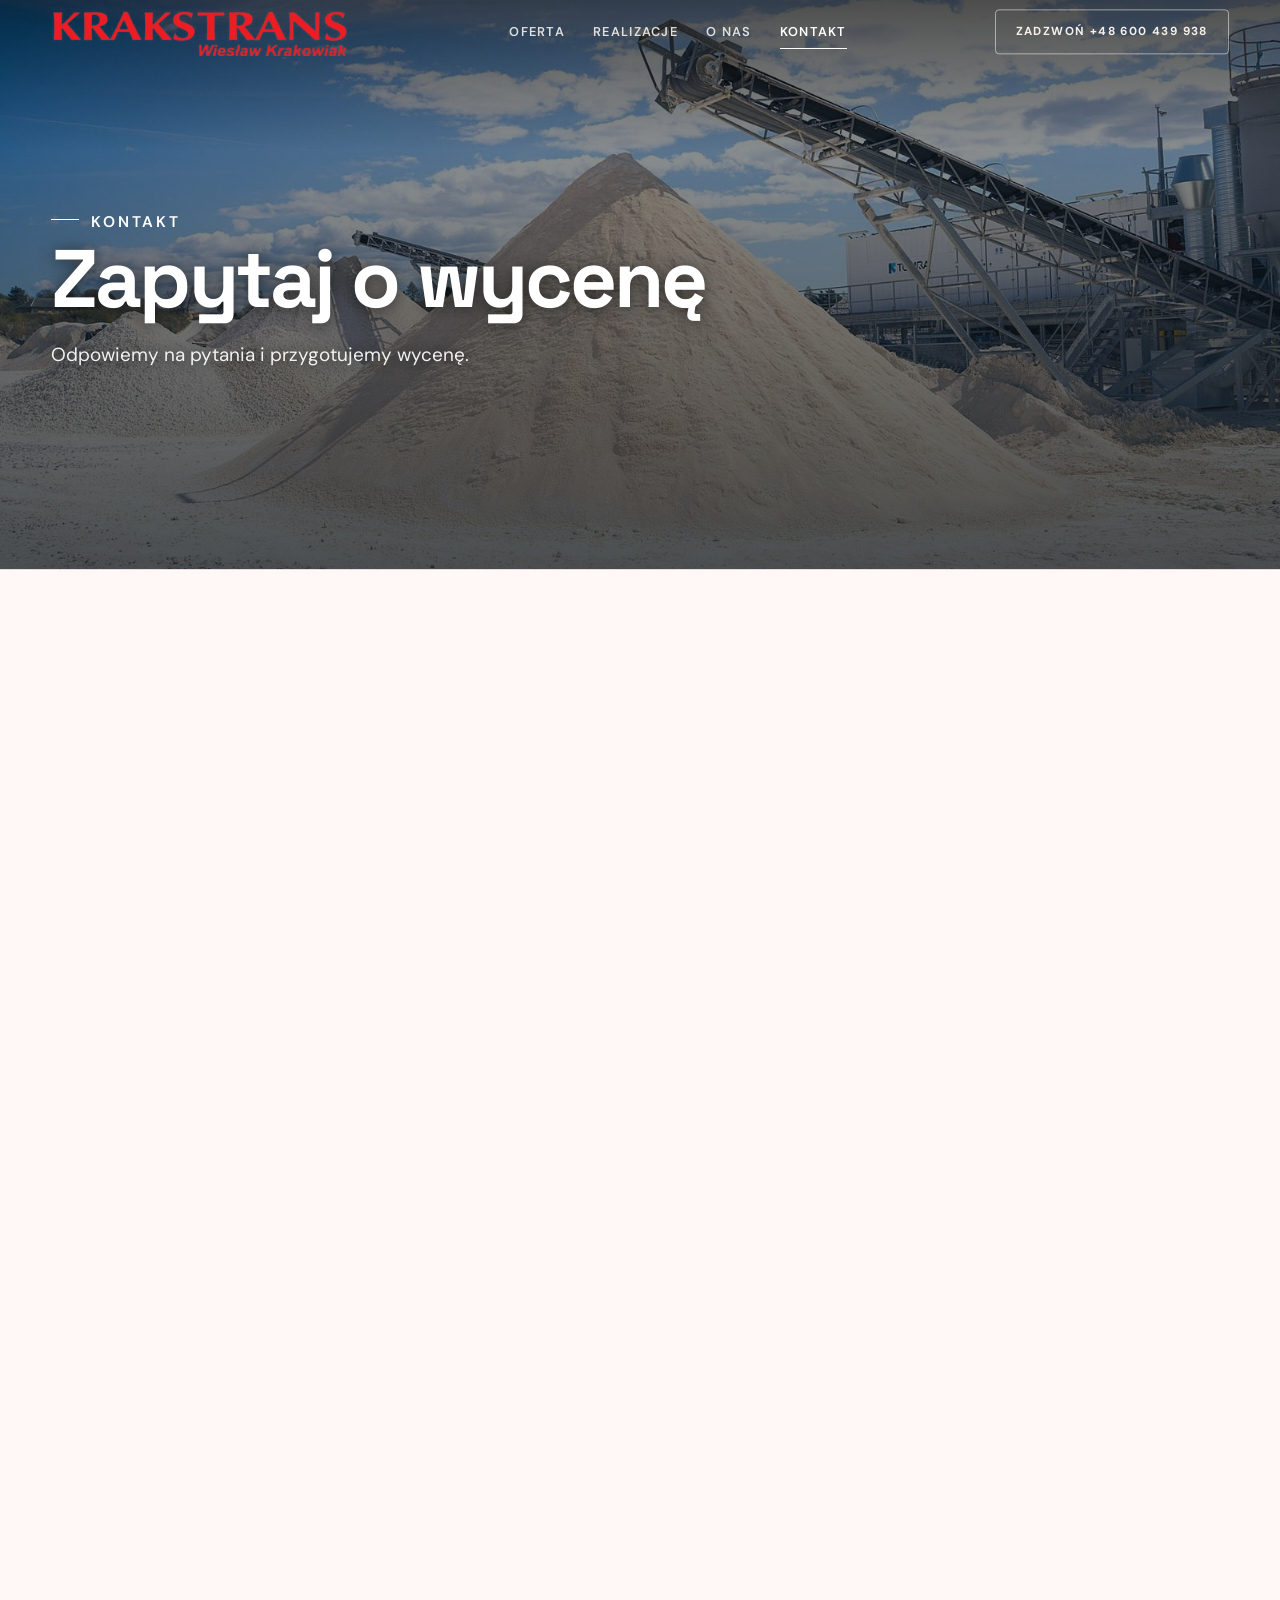
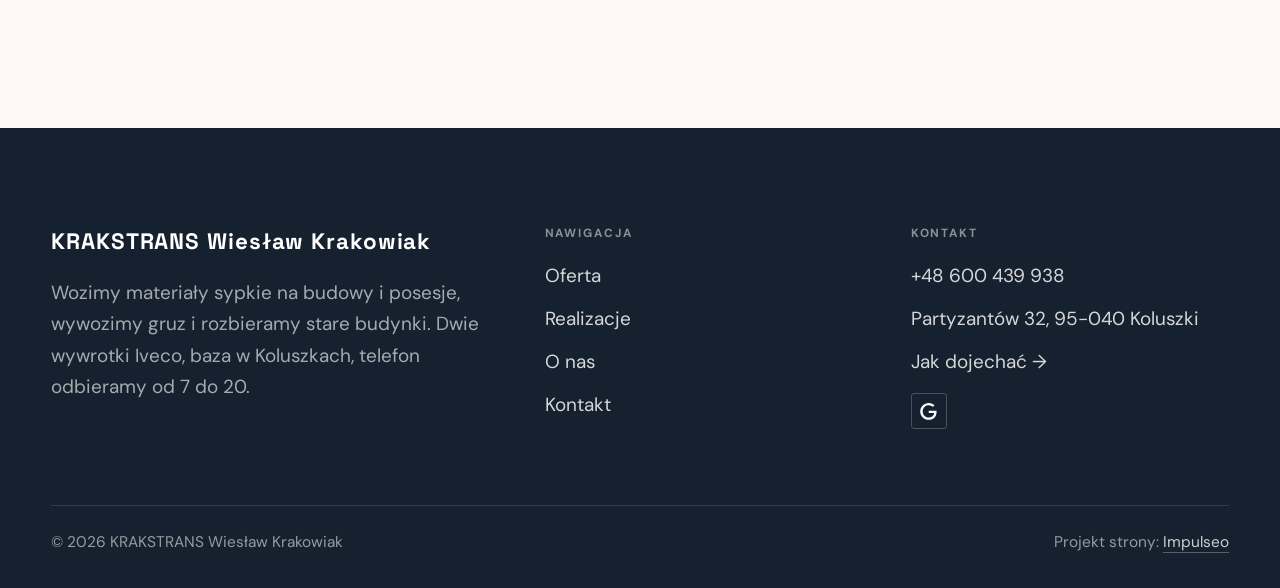
==== kontakt.html @ 58d725f1 "Strona demo: krakstrans-wieslaw-krakowiak" ====
<!DOCTYPE html>
<html lang="pl">
<head>
<meta charset="UTF-8">
<meta name="viewport" content="width=device-width, initial-scale=1.0">
<title>Kontakt - KRAKSTRANS Wiesław Krakowiak</title>
<meta name="description" content="Kontakt KRAKSTRANS Wiesław Krakowiak - Partyzantów 32, 95-040 Koluszki">
<link rel="canonical" href="https://kris20032.github.io/krakstrans-wieslaw-krakowiak/kontakt.html">
<meta name="robots" content="noindex, nofollow">
<meta property="og:type" content="website">
<meta property="og:locale" content="pl_PL">
<meta property="og:site_name" content="KRAKSTRANS Wiesław Krakowiak">
<meta property="og:title" content="Kontakt - KRAKSTRANS Wiesław Krakowiak">
<meta property="og:description" content="Kontakt KRAKSTRANS Wiesław Krakowiak - Partyzantów 32, 95-040 Koluszki">
<meta property="og:url" content="https://kris20032.github.io/krakstrans-wieslaw-krakowiak/kontakt.html">
<meta property="og:image" content="https://kris20032.github.io/krakstrans-wieslaw-krakowiak/img/og.jpg">
<meta property="og:image:width" content="1200">
<meta property="og:image:height" content="630">
<meta name="twitter:card" content="summary_large_image">
<link rel="preconnect" href="https://fonts.googleapis.com">
<link rel="preconnect" href="https://fonts.gstatic.com" crossorigin>
<link href="https://fonts.googleapis.com/css2?family=Space+Grotesk:wght@500;600;700&family=DM+Sans:opsz,wght@9..40,400;9..40,500;9..40,600&display=swap" rel="stylesheet">
<link rel="stylesheet" href="assets/styles.css?v=0e2ba87e">
</head>
<body>

<header class="nav">
  <div class="wrap nav-inner">
    <a class="brand brand-has-logo" href="index.html"><img class="brand-logo" src="img/logo.png" alt="KRAKSTRANS Wiesław Krakowiak" width="1010" height="164" decoding="async"></a>
    <nav class="nav-links">
      <a href="oferta.html">Oferta</a>
      <a href="realizacje.html">Realizacje</a>
      <a href="o-nas.html">O nas</a>
      <a href="kontakt.html" class="active" aria-current="page">Kontakt</a>
      <a href="tel:+48600439938" class="btn btn-accent">Zadzwoń +48 600 439 938</a>
    </nav>
    <button class="nav-toggle" aria-label="Menu"><span></span><span></span><span></span></button>
  </div>
</header>

<main>
<section class="pagehead">
  <img src="img/g3.jpg" alt="KRAKSTRANS Wiesław Krakowiak - Zapytaj o wycenę" width="1600" height="1066" decoding="async">
  <div class="wrap">
    <span class="eyebrow">Kontakt</span>
    <h1>Zapytaj o wycenę</h1>
    <p>Odpowiemy na pytania i przygotujemy wycenę.</p>
  </div>
</section>
<section>
  <div class="wrap contact-grid">
    <div class="reveal">
      <span class="eyebrow">Dane kontaktowe</span>
      <h2 style="margin:var(--space-4) 0 var(--space-6)">KRAKSTRANS Wiesław Krakowiak</h2>
      <div class="info-list">
        <div class="info-row"><div class="ic"><svg class="ico-tel" width="16" height="16" viewBox="0 0 24 24" fill="none" aria-hidden="true"><path d="M6.6 10.8a15.5 15.5 0 0 0 6.6 6.6l2.2-2.2a1 1 0 0 1 1-.24 11.4 11.4 0 0 0 3.6.58 1 1 0 0 1 1 1V20a1 1 0 0 1-1 1A17 17 0 0 1 3 4a1 1 0 0 1 1-1h3.5a1 1 0 0 1 1 1c0 1.25.2 2.46.58 3.6a1 1 0 0 1-.25 1l-2.23 2.2Z" fill="currentColor"/></svg></div><div><div class="lbl">Telefon</div><a class="val" href="tel:+48600439938">+48 600 439 938</a></div></div>
        <div class="info-row"><div class="ic"><svg class="ico-pin" width="16" height="16" viewBox="0 0 24 24" fill="none" aria-hidden="true"><path d="M12 21s7-6.1 7-11.5A7 7 0 0 0 5 9.5C5 14.9 12 21 12 21Z" stroke="currentColor" stroke-width="1.6" fill="none"/><circle cx="12" cy="9.5" r="2.4" fill="currentColor"/></svg></div><div><div class="lbl">Adres</div><div class="val">Partyzantów 32, 95-040 Koluszki</div></div></div>
        <div class="info-row"><div class="ic"><svg class="ico-clock" width="16" height="16" viewBox="0 0 24 24" fill="none" aria-hidden="true"><circle cx="12" cy="12" r="8.2" stroke="currentColor" stroke-width="1.6"/><path d="M12 7.5V12l3.2 1.9" stroke="currentColor" stroke-width="1.6" stroke-linecap="round"/></svg></div><div><div class="lbl">Godziny</div><div class="val" style="font-weight:500">pon.-pt. 7:00-20:00</div></div></div>
      </div>
    </div>
    <div class="reveal">
      <div class="form">
        <h3 style="margin-bottom:var(--space-4)">Najszybciej telefonicznie</h3>
        <p class="muted" style="margin-bottom:var(--space-5)">Zadzwoń, opisz pomysł, a my powiemy, co i jak. Bez zobowiązań.</p>
        <a href="tel:+48600439938" class="btn btn-accent" style="justify-content:center">Zadzwoń: +48 600 439 938 <span class="arr">→</span></a>
      </div>
    </div>
  </div>
</section>
<section style="padding-top:0">
  <div class="wrap reveal">
    <iframe class="map" title="KRAKSTRANS Wiesław Krakowiak - Koluszki" src="https://maps.google.com/maps?q=51.7343252%2C19.8242022&z=15&output=embed" loading="lazy" referrerpolicy="no-referrer-when-downgrade"></iframe>
  </div>
</section>
</main>

<footer>
  <div class="wrap">
    <div class="foot-grid">
      <div class="foot-brand">
        <div class="name">KRAKSTRANS Wiesław Krakowiak</div>
        <p>Wozimy materiały sypkie na budowy i posesje, wywozimy gruz i rozbieramy stare budynki. Dwie wywrotki Iveco, baza w Koluszkach, telefon odbieramy od 7 do 20.</p>
      </div>
      <div class="foot-col">
        <h4>Nawigacja</h4>
        <a href="oferta.html">Oferta</a>
        <a href="realizacje.html">Realizacje</a>
        <a href="o-nas.html">O nas</a>
        <a href="kontakt.html">Kontakt</a>
      </div>
      <div class="foot-col">
        <h4>Kontakt</h4>
        <a href="tel:+48600439938">+48 600 439 938</a>
        <p>Partyzantów 32, 95-040 Koluszki</p>
        <a href="https://www.google.com/maps/place/KRAKSTRANS+Wies%C5%82aw+Krakowiak/@51.7343252,19.8242022,17z/data=!4m6!3m5!1s0x471bd55238cc8db5:0x772ce929f6acebc6!8m2!3d51.7343252!4d19.8242022!16s%2Fg%2F11pw53kmmr" target="_blank" rel="noopener">Jak dojechać →</a>
      <div class="foot-soc">
        <a class="soc" href="https://www.google.com/maps/place/KRAKSTRANS+Wies%C5%82aw+Krakowiak/@51.7343252,19.8242022,17z/data=!4m6!3m5!1s0x471bd55238cc8db5:0x772ce929f6acebc6!8m2!3d51.7343252!4d19.8242022!16s%2Fg%2F11pw53kmmr" target="_blank" rel="noopener" aria-label="Google - KRAKSTRANS Wiesław Krakowiak"><svg viewBox="0 0 24 24" aria-hidden="true" focusable="false"><path d="M12.48 10.92v3.28h7.84c-.24 1.84-.853 3.187-1.787 4.133-1.147 1.147-2.933 2.4-6.053 2.4-4.827 0-8.6-3.893-8.6-8.72s3.773-8.72 8.6-8.72c2.6 0 4.507 1.027 5.907 2.347l2.307-2.307C18.747 1.44 16.133 0 12.48 0 5.867 0 .307 5.387.307 12s5.56 12 12.173 12c3.573 0 6.267-1.173 8.373-3.36 2.16-2.16 2.84-5.213 2.84-7.667 0-.76-.053-1.467-.173-2.053H12.48z" fill="currentColor"/></svg></a>
      </div>
      </div>
    </div>
    <div class="foot-bot">
      <span>© 2026 KRAKSTRANS Wiesław Krakowiak</span>
      <span>Projekt strony: <a class="foot-credit" href="https://impulseo.pl" target="_blank" rel="noopener">Impulseo</a></span>
    </div>
  </div>
</footer>
<div class="sticky-call"><a class="sc-call" href="tel:+48600439938"><svg class="ico-tel" width="16" height="16" viewBox="0 0 24 24" fill="none" aria-hidden="true"><path d="M6.6 10.8a15.5 15.5 0 0 0 6.6 6.6l2.2-2.2a1 1 0 0 1 1-.24 11.4 11.4 0 0 0 3.6.58 1 1 0 0 1 1 1V20a1 1 0 0 1-1 1A17 17 0 0 1 3 4a1 1 0 0 1 1-1h3.5a1 1 0 0 1 1 1c0 1.25.2 2.46.58 3.6a1 1 0 0 1-.25 1l-2.23 2.2Z" fill="currentColor"/></svg> Zadzwoń</a><a class="sc-quote" href="kontakt.html">Zamów kurs</a></div>
<div class="demo-wazne" data-do="2026-11-11" data-cykl="3" hidden><svg class="dw-ico" width="13" height="13" viewBox="0 0 24 24" fill="none" aria-hidden="true"><circle cx="12" cy="12" r="8.6" stroke="currentColor" stroke-width="1.8"/><path d="M12 7.2V12l3.3 2" stroke="currentColor" stroke-width="1.8" stroke-linecap="round"/></svg><span class="dw-txt"></span></div>

<script src="assets/main.js"></script>
</body>
</html>
---- assets/styles.css ----
/* ============================================================
   STOLBASZ — premium, architektoniczny B2B fit-out
   Jasna paleta, zero brązu. System wg premium-web-craft.
   Projekt strony: Impulseo (impulseo.pl)
   ============================================================ */

:root{
  /* PALETA — jasna, architektoniczna, chłodna */
  --paper:#F4F6F8;          /* główne tło */
  --paper-2:#E7EBEF;        /* sekcje alternatywne (chłodny jasny szary) */
  --paper-3:#E7EBEF;        /* delikatne wypełnienia */
  --ink:#15212E;            /* tekst główny — chłodny grafit */
  --ink-soft:#243443;       /* nagłówki drugorzędne */
  --muted:#6B7785;          /* tekst poboczny */
  --line:rgba(21,33,46,.12);/* hairline */
  --accent:#E8A317;         /* stonowany petrol-slate — jedyny akcent */
  --accent-d:#C9870C;
  --accent-soft:rgba(232,163,23,.10);
  --dark:#15212E;           /* sekcje ciemne (stopka/CTA) */

  /* HOVER ZDJĘĆ — JEDEN standard dla całego silnika (decyzja K. 04.08.2026, artefakt z wariantami).
     AKTUALNE (K.+Szymon 09.08.2026, wybór z artefaktu 6 wariantów): zoom 1.05 przy 1.4s -
     przy tak długim czasie mocniejszy kadr NIE skacze, tylko „oddycha". Poprzedni standard
     (1.02 / .55s z 04.08) odbierany jako dynamiczny i szybki.
     Spoczynek lekko przygaszony, ale TYLKO tam, gdzie jest mysz (@media hover:hover) —
     na telefonie zdjęcia zostają w pełnej jasności. */
  --img-zoom:1.05;                   /* K.+Szymon 09.08: wariant F z artefaktu porównawczego */
  --img-rest:brightness(.95) saturate(.99);
  --img-hot:brightness(1.06) saturate(1.05);
  --img-dur:1.4s;                    /* K.+Szymon 09.08 (wariant F): powoli = elegancko */
  --img-ease:cubic-bezier(.16,.84,.44,1);  /* miękki ogon, efekt „oddychania" */

  /* ODSTĘPY — skala 4/8 */
  --space-1:4px; --space-2:8px; --space-3:12px; --space-4:16px; --space-5:24px;
  --space-6:32px; --space-7:48px; --space-8:64px; --space-9:96px; --space-10:128px;

  /* TYPOGRAFIA — fluid clamp() (skala podbita 16.07.2026: większe, czytelniejsze litery — uwaga Adama) */
  --text-sm:clamp(.9rem,.87rem + .12vw,1rem);
  --text-base:clamp(1.08rem,1.04rem + .18vw,1.2rem);
  --text-lg:clamp(1.24rem,1.15rem + .34vw,1.44rem);
  --text-h3:clamp(1.34rem,1.22rem + .55vw,1.66rem);
  --text-h2:clamp(2.1rem,1.66rem + 2.1vw,3.1rem);
  --text-h1:clamp(2.9rem,2.1rem + 4vw,5.1rem);

  /* PROMIENIE — architektoniczne, raczej ostre */
  --r-sm:3px; --r-md:6px; --r-lg:10px;

  /* RUCH */
  --ease:cubic-bezier(.25,.46,.45,.94); --dur:.24s;

  /* CIENIE — miękkie, warstwowe */
  --sh-sm:0 1px 2px rgba(16,24,32,.04), 0 2px 8px rgba(16,24,32,.05);
  --sh-md:0 2px 6px rgba(16,24,32,.05), 0 12px 28px -8px rgba(16,24,32,.12);
  --sh-lg:0 6px 14px rgba(16,24,32,.07), 0 26px 56px -18px rgba(16,24,32,.22);

  --hairline:1px solid var(--line);

  --font-display:'Space Grotesk','Inter',sans-serif;
  --font-body:'DM Sans','Inter',sans-serif;
}

*{box-sizing:border-box;margin:0;padding:0}
html{scroll-behavior:smooth}
body{
  font-family:var(--font-body);
  font-size:var(--text-base);
  line-height:1.65;
  color:var(--ink);
  background:var(--paper);
  -webkit-font-smoothing:antialiased;
  text-rendering:optimizeLegibility;
}
img{max-width:100%;height:auto;display:block}  /* height:auto = width/height z atrybutów trzyma proporcje (TOP#12) */
a{color:inherit;text-decoration:none}

.wrap{width:min(92%,1180px);margin-inline:auto}
section{padding-block:clamp(52px,6.5vw,96px)}

h1,h2,h3{font-family:var(--font-display);font-weight:700;line-height:1.08;letter-spacing:-.02em;color:var(--ink)}
h1{font-size:var(--text-h1);letter-spacing:-.035em}
h2{font-size:var(--text-h2);letter-spacing:-.025em}
h3{font-size:var(--text-h3)}
/* MIARA — długość wiersza. WCAG 2.2 SC 1.4.8: max 80 znaków; Butterick: 45–90.
   68ch daje realnie 72–78 znaków polskiego tekstu, czyli z zapasem pod granicą.
   Wcześniej limit miał TYLKO <p> — <li>, <blockquote> i <dd> nie miały żadnego,
   i to jedyny powód, dla którego 23 bloki na dwóch oddanych stronach jadą po
   83–106 znaków w wierszu (pomiar 07.08.2026, bramka `miara`).
   ⚠️ Listy i definicje ograniczamy TYLKO bez klasy: `ul`/`ol` z klasą to u nas
   układ (siatki kafli, menu), a nie tekst ciągły — tam miarę wyznacza układ. */
/* 60ch, nie 68ch (K. 10.08): po zmianie fontów na węższe kroje (DM Sans i spółka)
   w 68ch mieściło się ~90 znaków - bramka pikselowa słusznie zgłaszała przekroczenie
   granicy 80. Pomiar na żywej przeglądarce: 60ch = 90 znaków, 53ch = ~78 znaków, czyli normę WCAG 1.4.8. */
:root{ --miara:53ch }
p{max-width:min(100%,var(--miara))}
blockquote,
ul:not([class])>li, ol:not([class])>li,
dl:not([class])>dd{max-width:min(100%,var(--miara))}

/* ⚠️ Świadomie BEZ wyjątku `.tile p,.card p,.svc p{max-width:none}`, choć nasuwa się sam:
   te akapity BYŁY już ograniczone (stare `p{max-width:65ch}`), więc „wyjątek" nie odblokowałby
   niczego nowego — tylko ROZLUŹNIŁ stan sprzed zmiany na wszystkich demach naraz.
   `figcaption` żadna z reguł wyżej nie dotyczy, więc też nie potrzebuje zwolnienia. */

/* ŁAMANIE. `balance` wyrównuje długości wierszy w nagłówku, `pretty` pilnuje ostatniego
   wiersza akapitu, żeby nie został w nim jeden wyraz. Obsługiwane od Chrome 117 /
   Safari 17.5; starsze przeglądarki po prostu ignorują tę własność.
   `text-wrap:pretty` nie występowało dotąd ANI RAZ w silniku ani w repo klientów. */
h1,h2,h3,.lead,.lede{text-wrap:balance}
p,li,blockquote,dd{text-wrap:pretty}

.eyebrow{
  font-family:var(--font-body);
  font-size:var(--text-sm);
  font-weight:600;
  letter-spacing:.18em;
  text-transform:uppercase;
  color:var(--accent);
  display:inline-flex;align-items:center;gap:var(--space-3);
}
/* flex:none + margin-top = kreska trzyma się PIERWSZEJ linii. Wcześniej align-items:center
   centrowało ją względem całego bloku i przy zawinięciu (długi kicker typu
   „…WNĘTRZ · LESZNO · OD 2019") druga linia lądowała z brzydkim wcięciem. */
.eyebrow{align-items:flex-start}
.eyebrow>*,.eyebrow{text-wrap:balance}   /* dlugi kicker lamal sie na sierote typu samo „2019" w drugiej linii */
.eyebrow::before{content:"";width:28px;height:1px;background:var(--accent);display:inline-block;flex:none;margin-top:.62em}

.muted{color:var(--muted)}
.lead{font-size:var(--text-lg);line-height:1.55;color:var(--ink-soft);max-width:50ch}

/* ---------- BUTTONS ---------- */
.btn{
  display:inline-flex;align-items:center;gap:var(--space-2);
  font-weight:600;font-size:var(--text-sm);letter-spacing:.02em;
  padding:var(--space-4) var(--space-6);
  border-radius:var(--r-sm);
  transition:transform var(--dur) var(--ease),box-shadow var(--dur) var(--ease),background var(--dur) var(--ease);
  cursor:pointer;border:1px solid transparent;
}
.btn-accent{background:var(--accent);color:#fff;box-shadow:var(--sh-sm)}
.btn-accent:hover{background:var(--accent-d);transform:translateY(-2px);box-shadow:var(--sh-md)}
.btn-accent:active{transform:translateY(0);box-shadow:var(--sh-sm)}
.btn-ghost{background:transparent;color:var(--ink);border-color:var(--line)}
.btn-ghost:hover{border-color:var(--accent);color:var(--accent);transform:translateY(-2px)}
.btn-light{background:#fff;color:var(--ink);box-shadow:var(--sh-sm)}
.btn-light:hover{transform:translateY(-2px);box-shadow:var(--sh-md)}
.btn .arr{transition:transform var(--dur) var(--ease)}
.btn:hover .arr{transform:translateX(4px)}

/* ---------- NAV ---------- */
.nav{
  position:sticky;top:0;z-index:50;
  background:color-mix(in srgb,var(--paper) 88%,transparent);
  backdrop-filter:saturate(140%) blur(10px);
  border-bottom:var(--hairline);
}
.nav-inner{display:flex;align-items:center;justify-content:space-between;gap:var(--space-5);height:72px}
/* ANTY-NACHODZENIE (K. 05.08.2026): długa nazwa firmy + przycisk z pełnym numerem nie mieściły się w pasku
   i flex ściskał linki PONIŻEJ ich treści - "Kontakt" wchodził na ramkę "Zadzwoń +48 ...". Teraz ustępuje
   nazwa marki (skrót wielokropkiem), a menu i przycisk nigdy się nie kurczą ani nie zachodzą na siebie. */
.brand{display:flex;flex-direction:column;line-height:1;min-width:0;flex:0 1 auto}
.brand .name{font-family:var(--font-display);font-weight:800;font-size:1.35rem;letter-spacing:.04em;white-space:nowrap;overflow:hidden;text-overflow:ellipsis}
.brand .sub{font-size:.62rem;letter-spacing:.34em;text-transform:uppercase;color:var(--muted);margin-top:5px;white-space:nowrap;overflow:hidden;text-overflow:ellipsis}
.nav-links{display:flex;align-items:center;gap:var(--space-6);flex:0 0 auto}
.nav-links a{font-size:var(--text-sm);font-weight:500;color:var(--ink-soft);position:relative;padding-block:4px;white-space:nowrap;transition:color var(--dur) var(--ease)}
.nav-links a::after{content:"";position:absolute;left:0;bottom:0;width:0;height:1.5px;background:var(--accent);transition:width var(--dur) var(--ease)}
.nav-links a:hover,.nav-links a.active{color:var(--ink)}
.nav-links a:hover::after,.nav-links a.active::after{width:100%}
.nav-links .btn{padding:var(--space-2) var(--space-5)}
/* przyciski w nav: właściwy kolor (przebij .nav-links a) + bez podkreślenia */
.nav-links a.btn-accent{color:#fff}
.nav-links a.btn-ghost,.nav-links a.btn-light{color:var(--ink)}
/* CTA w pasku: NIE podkreślenie spod linków menu, ale ten sam przelatujący błysk,
   co na wszystkich innych przyciskach (zgłoszenie K. 13.08.2026 - „na hero jest efekt
   światła przechodzącego przez przycisk, na navbarze go nie ma, a mają być identyczne").
   Reguła `.nav-links a::after` jest silniejsza od `.btn::after`, więc trzeba jej
   geometrię wyzerować i wpisać połysk z nazwy - samo `display:none` gasiło efekt. */
.nav-links a.btn::after{
  display:block;content:"";position:absolute;inset:0;z-index:-1;pointer-events:none;
  width:auto;height:auto;border-radius:inherit;   /* kasuje geometrię podkreślenia (width:0;height:1.5px) */
  background:linear-gradient(100deg,transparent 32%,rgba(255,255,255,.20) 50%,transparent 68%);
  translate:-120% 0}
@media (prefers-reduced-motion:no-preference){
  .nav-links a.btn:hover::after{translate:120% 0;transition:translate .75s var(--mt-ease,cubic-bezier(.16,.84,.44,1))}
}
.nav-toggle{display:none;background:none;border:none;cursor:pointer;flex-direction:column;gap:5px;padding:8px}
.nav-toggle span{width:24px;height:2px;background:var(--ink);transition:var(--dur)}
/* Ciasny zakres MIĘDZY menu mobilnym a pełnym pulpitem: zbijamy odstępy i nazwę marki,
   żeby wszystko zmieściło się naturalnie, zanim w ogóle dojdzie do skracania wielokropkiem. */
@media(max-width:1280px) and (min-width:921px){
  .nav-links{gap:var(--space-4)}
  .nav-links .btn{padding:var(--space-2) var(--space-4)}
  .brand .name{font-size:1.15rem}
}

/* ---------- HERO (split) ---------- */
.hero{position:relative;overflow:hidden;border-bottom:var(--hairline)}
.hero-grid{display:grid;grid-template-columns:1.05fr .95fr;gap:clamp(24px,4vw,60px);align-items:center;
  padding-block:clamp(36px,4.5vw,64px)}
.hero-copy .eyebrow{margin-bottom:var(--space-5)}
.hero-copy h1{margin-bottom:var(--space-5)}
.hero-copy .lead{margin-bottom:var(--space-7)}
.hero-actions{display:flex;flex-wrap:wrap;gap:var(--space-4)}
.hero-art{position:relative;aspect-ratio:4/3;border-radius:var(--r-lg);overflow:hidden;box-shadow:var(--sh-lg)}
.hero-art img{width:100%;height:100%;object-fit:cover}
.hero-art::after{content:"";position:absolute;inset:0;background:linear-gradient(180deg,transparent 55%,rgba(18,24,28,.28))}
.hero-badge{position:absolute;left:var(--space-5);bottom:var(--space-5);z-index:2;
  background:rgba(252,252,251,.94);backdrop-filter:blur(4px);
  border-radius:var(--r-md);padding:var(--space-4) var(--space-5);box-shadow:var(--sh-md);max-width:78%}
.hero-badge strong{display:block;font-family:var(--font-display);font-size:1rem;letter-spacing:-.01em}
.hero-badge span{font-size:var(--text-sm);color:var(--muted)}

/* ---------- HERO duży / kinowy (strona główna) ---------- */
.hero-cine{position:relative;min-height:clamp(560px,82vh,840px);min-height:clamp(560px,82svh,840px);display:flex;align-items:center;overflow:hidden;border-bottom:var(--hairline)}
.hero-cine>img{position:absolute;inset:0;width:100%;height:100%;object-fit:cover;z-index:0}
.hero-cine::after{content:"";position:absolute;inset:0;z-index:1;
  background:linear-gradient(95deg,rgba(13,18,23,.86) 0%,rgba(13,18,23,.64) 32%,rgba(13,18,23,.24) 62%,rgba(13,18,23,.04) 100%)}
.hero-cine .wrap{position:relative;z-index:2;padding-block:var(--space-8)}
.hero-cine .hero-copy{max-width:660px}
.hero-cine .eyebrow{color:#fff;margin-bottom:var(--space-5)}
.hero-cine .eyebrow::before{background:#fff}
.hero-cine h1{color:#fff;margin-bottom:var(--space-5);font-size:clamp(2.9rem,2rem + 4.4vw,5.2rem);text-wrap:balance}
.hero-cine .lead{color:rgba(255,255,255,.92);max-width:48ch;margin-bottom:var(--space-7)}
.hero-cine .hero-actions{display:flex;flex-wrap:wrap;gap:var(--space-4)}
/* NISKIE OKNO (laptop z dokiem i paskami przeglądarki ma ~700-780 px wysokości widoku):
   H1 do 5.2rem + długi lead nie mieściły się i przyciski wypadały POD krawędź ekranu -
   klient widział stronę bez ani jednego CTA. Skalujemy w dół, zamiast przycinać treść. */
@media(min-width:821px) and (max-height:820px){
  .hero-cine{min-height:clamp(520px,94svh,780px)}
  .hero-cine .wrap{padding-block:var(--space-6)}
  .hero-cine h1{font-size:clamp(2.2rem,1.5rem + 2.6vw,3.6rem);margin-bottom:var(--space-4)}
  .hero-cine .eyebrow{margin-bottom:var(--space-4)}
  .hero-cine .lead{margin-bottom:var(--space-5);max-width:44ch}
}
@media(max-width:680px){
  .hero-cine{min-height:clamp(520px,76vh,640px);min-height:clamp(520px,76svh,640px);align-items:flex-end}
  .hero-cine::after{background:linear-gradient(0deg,rgba(13,18,23,.9) 6%,rgba(13,18,23,.45) 55%,rgba(13,18,23,.25) 100%)}
  .hero-cine .wrap{padding-bottom:var(--space-9)}
  /* TELEFON (~90% oglądających): lead potrafił zająć 8 linii i zepchnąć CTA poza pierwszy ekran.
     Zwężamy interlinię i skalę - treści nie ucinamy, bo to ona sprzedaje. */
  .hero-cine .lead{font-size:.98rem;line-height:1.5;margin-bottom:var(--space-5)}
  .hero-cine .eyebrow{font-size:.72rem;letter-spacing:.13em;margin-bottom:var(--space-4)}
  .hero-cine .eyebrow::before{width:20px}
  .hero-cine h1{margin-bottom:var(--space-4)}
}

/* full-bleed hero variant (podstrony) */
.pagehead{position:relative;min-height:46vh;min-height:46svh;display:flex;align-items:flex-end;overflow:hidden;border-bottom:var(--hairline)}
.pagehead img{position:absolute;inset:0;width:100%;height:100%;object-fit:cover}
/* 10.08.2026 (decyzja K.): mocniejsze przyciemnienie + cień pod tekstem. Bramka mierzyła na
   nagłówkach podstron 3,38-3,43:1 przy wymaganych 4,5 — jasne zdjęcie (hala, śnieg, niebo)
   podchodziło pod biały tekst. Zdjęcia klientów są różne, więc kontrast musi dawać WARSTWA,
   a nie szczęśliwy dobór kadru. */
.pagehead::after{content:"";position:absolute;inset:0;background:linear-gradient(180deg,rgba(18,24,28,.40),rgba(18,24,28,.76))}
.pagehead .wrap{position:relative;z-index:2;padding-block:var(--space-9);color:#fff}
.pagehead h1{color:#fff;max-width:18ch;text-shadow:0 2px 16px rgba(0,0,0,.55)}
.pagehead .eyebrow{color:#fff}
.pagehead .eyebrow::before{background:#fff}
.pagehead p{color:rgba(255,255,255,.92);margin-top:var(--space-4);max-width:54ch;text-shadow:0 1px 12px rgba(0,0,0,.5)}

/* ---------- STRIP (pasek skrótów / liczby) ---------- */
.strip{background:var(--dark);color:#fff}
/* PASEK HASEŁ — standard 04.08.2026 (decyzja K.): 5 haseł w JEDNYM rzędzie, tekst WYŚRODKOWANY,
   węższe marginesy boczne niż reszta strony (pasek ma iść szerzej), równe wysokości kolumn. */
.strip .wrap{width:min(96%,1440px);display:grid;grid-template-columns:repeat(5,1fr);
  gap:var(--space-5);padding-block:var(--space-7);align-items:stretch}
.strip .item .k{font-family:var(--font-display);font-size:clamp(1.05rem,.82rem + .85vw,1.55rem);
  font-weight:800;letter-spacing:-.02em;color:#fff;line-height:1.18;text-wrap:balance}
.strip .item .v{font-size:var(--text-sm);color:rgba(255,255,255,.66);margin-top:var(--space-2);line-height:1.4}
.strip .item{border-left:2px solid var(--accent);padding-inline:var(--space-4);
  text-align:center;display:flex;flex-direction:column;justify-content:center}
/* liczba kolumn = liczba haseł, żeby ostatnie nie zostawało samo w drugim rzędzie.
   Klasę n-N nadaje multipage.py; domyślnie (bez klasy) pasek jest 5-kolumnowy. */
.strip.n-2 .wrap{grid-template-columns:repeat(2,1fr)}
.strip.n-3 .wrap{grid-template-columns:repeat(3,1fr)}
.strip.n-4 .wrap{grid-template-columns:repeat(4,1fr);gap:var(--space-6)}
.strip.n-4 .item .k{font-size:clamp(1.3rem,1rem + 1.1vw,2rem)}
.strip.n-6 .wrap{grid-template-columns:repeat(6,1fr);gap:var(--space-4)}
.strip.n-6 .item .k{font-size:clamp(.98rem,.8rem + .7vw,1.35rem)}
/* równe łamanie: zamiast "długa linia + jedno słowo" obie linie zbliżonej długości */
.strip .item .k{text-wrap:balance}

/* ---------- SECTION HEAD ---------- */
.head{max-width:48rem;margin-bottom:var(--space-8)}
.head.center{margin-inline:auto;text-align:center}
.head .eyebrow{margin-bottom:var(--space-4)}
.head h2{margin-bottom:var(--space-4)}
.head p{color:var(--muted);font-size:var(--text-lg);line-height:1.55}
.head.center p{margin-inline:auto}

/* ---------- INTRO SPLIT ---------- */
.split{display:grid;grid-template-columns:.92fr 1.08fr;gap:clamp(28px,5vw,80px);align-items:center}
.split.rev{grid-template-columns:1.08fr .92fr}
.split.rev .split-art{order:-1}
.split-art{position:relative;aspect-ratio:5/4;border-radius:var(--r-lg);overflow:hidden;box-shadow:var(--sh-lg)}
.split-art img{width:100%;height:100%;object-fit:cover}
.split-copy h2{margin-bottom:var(--space-5)}
.split-copy p+p{margin-top:var(--space-4)}
.split-copy .btn{margin-top:var(--space-6)}

/* ---------- SERVICES (zakres) ---------- */
.svc-grid{display:grid;grid-template-columns:repeat(auto-fit,minmax(280px,1fr));gap:var(--space-5)}
.svc{background:#fff;border:var(--hairline);border-radius:var(--r-md);padding:var(--space-7) var(--space-6);
  transition:transform var(--dur) var(--ease),box-shadow var(--dur) var(--ease),border-color var(--dur) var(--ease);
  position:relative;overflow:hidden}
.svc::before{content:"";position:absolute;left:0;top:0;width:3px;height:0;background:var(--accent);transition:height var(--dur) var(--ease)}
.svc:hover{transform:translateY(-4px);box-shadow:var(--sh-md);border-color:transparent}
.svc:hover::before{height:100%}
.svc .ic{font-family:var(--font-display);font-size:.8rem;font-weight:700;letter-spacing:.12em;color:var(--accent);margin-bottom:var(--space-4)}
.svc h3{margin-bottom:var(--space-3);font-size:1.22rem}
.svc p{color:var(--muted);font-size:var(--text-base);line-height:1.6}

/* big detailed service rows */
.svc-row{display:grid;grid-template-columns:.8fr 1.2fr;gap:clamp(20px,4vw,60px);align-items:center;padding-block:var(--space-8)}
.svc-row+.svc-row{border-top:var(--hairline)}
.svc-row.rev{grid-template-columns:1.2fr .8fr}
/* Naprzemienny układ wierszy oferty: co drugi wiersz ma zdjęcie po PRAWEJ.
   Było `order:-1` — martwy kod, bo zdjęcie i tak jest pierwszym dzieckiem w HTML,
   więc wszystkie wiersze wyglądały identycznie (zdjęcie zawsze z lewej), a `rev`
   zmieniało tylko szerokość kolumn. Znalezione 29.07.2026 przy różnicowaniu kierunków
   animacji (pomiar pozycji: art.mid 390/502 przy row.mid 756 — zawsze lewa strona). */
.svc-row.rev .svc-row-art{order:2}
.svc-row-art{aspect-ratio:4/3;border-radius:var(--r-md);overflow:hidden;box-shadow:var(--sh-md)}
.svc-row-art img{width:100%;height:100%;object-fit:cover}
.svc-row h3{font-size:1.5rem;margin-bottom:var(--space-4)}
.svc-row .num{font-family:var(--font-display);font-size:.85rem;font-weight:700;letter-spacing:.14em;color:var(--accent);display:block;margin-bottom:var(--space-3)}
.svc-row ul{list-style:none;margin-top:var(--space-4);display:flex;flex-direction:column;gap:var(--space-2)}
.svc-row li{position:relative;padding-left:var(--space-5);color:var(--muted);font-size:var(--text-base)}
.svc-row li::before{content:"";position:absolute;left:0;top:.62em;width:8px;height:1px;background:var(--accent)}

/* ---------- GALLERY (realizacje) ---------- */
.gallery{display:grid;grid-template-columns:repeat(12,1fr);gap:var(--space-4);grid-auto-rows:200px}
/* GALERIA MASONRY — pionowe zdjęcia (portrety beauty/wellness) bez przycinania: kolumny, height auto */
.gallery-masonry{column-count:3;column-gap:var(--space-4)}
@media(max-width:900px){.gallery-masonry{column-count:2}}
@media(max-width:560px){.gallery-masonry{column-count:1}}
.gallery-masonry .m-tile{break-inside:avoid;margin:0 0 var(--space-4);padding:0;position:relative;overflow:hidden;border-radius:var(--r-md);border:1px solid var(--line)}
.gallery-masonry .m-tile img{width:100%;height:auto;display:block}
.gallery-masonry .m-tile .cap{position:absolute;left:0;right:0;bottom:0;padding:var(--space-4);color:#fff;background:linear-gradient(0deg,rgba(0,0,0,.55),transparent);font-size:var(--text-sm)}
.gallery-masonry .m-tile .cap small{display:block;font-weight:400;opacity:.78;letter-spacing:.04em;text-transform:uppercase;font-size:.66rem;margin-top:3px}
.tile{position:relative;overflow:hidden;border-radius:var(--r-md);box-shadow:var(--sh-sm);
  transition:transform var(--dur) var(--ease),box-shadow var(--dur) var(--ease)}
.tile img{width:100%;height:100%;object-fit:cover;
  transition:transform var(--img-dur) var(--img-ease),filter var(--img-dur) var(--img-ease)}
.tile:hover{box-shadow:var(--sh-md)}
.tile .cap{position:absolute;left:0;right:0;bottom:0;padding:var(--space-5) var(--space-4) var(--space-4);
  /* mocniejszy spad + cien pod tekstem: na JASNYCH zdjeciach klienta (biale fronty, sciany)
     slaby gradient dawal kontrast ~1.5:1 zamiast wymaganych 3.6:1 (bramka wygladu, 10.08.2026) */
  background:linear-gradient(transparent 10%,rgba(18,24,28,.55) 40%,rgba(18,24,28,.88) 68%,rgba(18,24,28,.99));color:#fff;
  text-shadow:0 1px 2px rgba(0,0,0,.85),0 2px 10px rgba(0,0,0,.55);
  font-size:var(--text-sm);font-weight:600;letter-spacing:.01em;
  opacity:0;transform:translateY(8px);transition:var(--dur) var(--ease)}
.tile:hover .cap{opacity:1;transform:translateY(0)}
.tile .cap small{display:block;font-weight:400;opacity:.78;letter-spacing:.04em;text-transform:uppercase;font-size:.66rem;margin-top:3px}
/* bento spans */
.t-wide{grid-column:span 6}
.t-tall{grid-column:span 6;grid-row:span 2}
.t-std{grid-column:span 6}
.t-third{grid-column:span 4}
.t-two3{grid-column:span 8}

/* ---------- TRUST / WIARYGODNOŚĆ ---------- */
.trust{background:var(--paper-2)}
.trust-grid{display:grid;grid-template-columns:repeat(auto-fit,minmax(240px,1fr));gap:var(--space-5);margin-top:var(--space-7)}
.trust-card{background:#fff;border-radius:var(--r-md);padding:var(--space-7) var(--space-6);box-shadow:var(--sh-sm);border-top:3px solid var(--accent)}
.trust-card .big{font-family:var(--font-display);font-size:clamp(1.8rem,1.3rem + 1.6vw,2.6rem);font-weight:800;letter-spacing:-.02em;color:var(--ink);line-height:1}
.trust-card h3{font-size:1.12rem;margin:var(--space-3) 0 var(--space-2)}
.trust-card p{color:var(--muted);font-size:var(--text-base);line-height:1.55}

/* ---------- CTA band ---------- */
.cta{background:var(--dark);color:#fff;position:relative;overflow:hidden}
/* telefon w CTA: na ciemnym tle biały (domyślnie), rodziny z JASNYM tłem CTA
   nadpisują to u siebie - wcześniej kolor siedział w stylu inline i wygrywał z rodziną. */
.cta .btn-ghost-cta{color:#fff;border-color:rgba(255,255,255,.3)}
.cta .wrap{display:grid;grid-template-columns:1.4fr .6fr;gap:var(--space-7);align-items:center;position:relative;z-index:2}
.cta h2{color:#fff;max-width:20ch}
.cta p{color:rgba(255,255,255,.74);margin-top:var(--space-4)}
.cta-actions{display:flex;flex-direction:column;gap:var(--space-3);align-items:flex-start}
.cta::before{content:"";position:absolute;right:-80px;top:-80px;width:360px;height:360px;border-radius:50%;
  background:radial-gradient(circle,var(--accent-soft),transparent 70%)}

/* ---------- CONTACT ---------- */
.contact-grid{display:grid;grid-template-columns:.85fr 1.15fr;gap:clamp(28px,4vw,56px);align-items:start}
.info-list{display:flex;flex-direction:column;gap:var(--space-2)}
.info-row{display:flex;gap:var(--space-4);align-items:flex-start;padding-block:var(--space-4);border-bottom:var(--hairline)}
.info-row .ic{flex:none;width:42px;height:42px;display:grid;place-items:center;border-radius:50%;
  background:var(--accent-soft);color:var(--accent);font-size:1.05rem}
.info-row .lbl{font-size:.72rem;letter-spacing:.14em;text-transform:uppercase;color:var(--muted)}
.info-row .val{font-weight:600;font-size:var(--text-base);margin-top:2px}
.info-row a.val:hover{color:var(--accent)}
.map{border:none;border-radius:var(--r-lg);box-shadow:var(--sh-md);width:100%;height:100%;min-height:380px;filter:grayscale(.2) contrast(1.02)}
.form{background:#fff;border:var(--hairline);border-radius:var(--r-lg);padding:clamp(24px,3vw,40px);box-shadow:var(--sh-sm)}
.form .fld{margin-bottom:var(--space-5)}
.form label{display:block;font-size:var(--text-sm);font-weight:600;margin-bottom:var(--space-2)}
.form input,.form textarea{width:100%;font-family:inherit;font-size:var(--text-base);color:var(--ink);
  padding:var(--space-4);border:var(--hairline);border-radius:var(--r-sm);background:var(--paper);transition:border-color var(--dur)}
.form input:focus,.form textarea:focus{outline:none;border-color:var(--accent);background:#fff}
.form textarea{resize:vertical;min-height:120px}
.form .note{font-size:var(--text-sm);color:var(--muted);margin-top:var(--space-3)}

/* ---------- FOOTER ---------- */
footer{background:var(--dark);color:#fff;padding-block:var(--space-9) var(--space-6)}
.foot-grid{display:grid;grid-template-columns:1.4fr 1fr 1fr;gap:var(--space-7);margin-bottom:var(--space-8)}
.foot-brand .name{font-family:var(--font-display);font-weight:800;font-size:1.4rem;letter-spacing:.04em}
.foot-brand p{color:rgba(255,255,255,.62);margin-top:var(--space-4);font-size:var(--text-base);max-width:38ch}
.foot-col h4{font-size:.74rem;letter-spacing:.16em;text-transform:uppercase;color:rgba(255,255,255,.5);margin-bottom:var(--space-4)}
.foot-col a,.foot-col p{display:block;color:rgba(255,255,255,.82);font-size:var(--text-base);margin-bottom:var(--space-3)}
.foot-col a:hover{color:#fff}
.foot-bot{border-top:1px solid rgba(255,255,255,.12);padding-top:var(--space-5);display:flex;justify-content:space-between;flex-wrap:wrap;gap:var(--space-3);
  font-size:var(--text-sm);color:rgba(255,255,255,.55)}
.foot-bot a:hover{color:#fff}
/* Podpis w stopce = klikalny link do impulseo.pl (31.07.2026). Ma być WIDOCZNIE klikalny,
   ale nie krzyczeć - stąd sam kolor jaśniejszy + delikatne podkreślenie na najeździe. */
.foot-bot a.foot-credit{color:rgba(255,255,255,.78);text-decoration:none;border-bottom:1px solid rgba(255,255,255,.28)}
.foot-bot a.foot-credit:hover{color:#fff;border-bottom-color:#fff}

/* ---------- REVEAL ---------- */
.reveal{opacity:0;transform:translateY(22px);transition:opacity .6s var(--ease),transform .6s var(--ease)}
.reveal.in{opacity:1;transform:none}

/* ---------- RESPONSIVE ---------- */
@media(max-width:920px){
  .hero-grid,.split,.split.rev,.svc-row,.svc-row.rev,.cta .wrap,.contact-grid,.foot-grid{grid-template-columns:1fr}
  .split.rev .split-art,.svc-row.rev .svc-row-art{order:0}
  .hero-art{aspect-ratio:16/10;max-height:420px}
  .strip .wrap,.strip.n-2 .wrap,.strip.n-3 .wrap,.strip.n-4 .wrap,.strip.n-6 .wrap{grid-template-columns:repeat(2,1fr);gap:var(--space-6)}
  .strip .item .k,.strip.n-6 .item .k{font-size:clamp(1.3rem,1.1rem + 1vw,2rem)}
  .gallery{grid-auto-rows:180px}
  .t-wide,.t-tall,.t-std,.t-third,.t-two3{grid-column:span 6}
  .t-tall{grid-row:span 1}
  .cta-actions{flex-direction:row;flex-wrap:wrap}
  .foot-grid{gap:var(--space-6)}
}
@media(max-width:680px){
  .nav-links{position:fixed;inset:72px 0 auto 0;background:var(--paper);flex-direction:column;align-items:stretch;
    gap:0;padding:var(--space-4) 6%;border-bottom:var(--hairline);box-shadow:var(--sh-md);
    transform:translateY(-120%);transition:transform var(--dur) var(--ease)}
  .nav-links.open{transform:translateY(0)}
  .nav-links a{padding-block:var(--space-4);border-bottom:var(--hairline)}
  .nav-links .btn{margin-top:var(--space-3);justify-content:center}
  .nav-toggle{display:flex}
  .strip .wrap,.strip.n-2 .wrap,.strip.n-3 .wrap,.strip.n-4 .wrap,.strip.n-6 .wrap{grid-template-columns:1fr}
  .gallery{grid-template-columns:repeat(6,1fr)}
  .foot-grid{grid-template-columns:1fr}
}
@media(prefers-reduced-motion:reduce){
  /* audyt 09.08 TOP#14: samo skrócenie duration przy animacji INFINITE = stroboskop
     (pętla .01ms miga ekranem); iteration-count:1 gasi pętlę naprawdę. Pseudoelementy
     też - tła hero (gastro/studio) animują ::before/img, blanket na * ich nie łapał. */
  *,*::before,*::after{animation-duration:.01ms!important;animation-iteration-count:1!important;animation-delay:0s!important;transition:none!important}
  .reveal{opacity:1!important;transform:none!important}
  html{scroll-behavior:auto}
}

/* ============================================================
   PREMIUM LAYER — destylat deep-researchu branż (anty-AI, spokój).
   Zmienne STOLBASZ (--accent/--ink/--paper/--line/--dark). Ruch ledwo
   zauważalny, krzywa cubic-bezier(.16,.84,.44,1); prefers-reduced-motion
   pokryte blanketem wyżej. Karty hairline zamiast cieni = #1 sygnał „nie-AI".
   ============================================================ */

/* więcej oddechu między sekcjami (liderzy: 110-130px) */
section{padding-block:clamp(64px,8vw,128px)}

/* 1) Aksamitny reveal — dłuższa, miękka krzywa zamiast „skoku" */
.reveal{transition:opacity .9s cubic-bezier(.16,.84,.44,1),transform .9s cubic-bezier(.16,.84,.44,1);will-change:opacity,transform}
/* stagger TYLKO w galerii (tam pozycja = porządek dzieci) */
.gallery .reveal:nth-child(2){transition-delay:.07s}
.gallery .reveal:nth-child(3){transition-delay:.14s}
.gallery .reveal:nth-child(4){transition-delay:.21s}
.gallery .reveal:nth-child(5){transition-delay:.28s}
.gallery .reveal:nth-child(6){transition-delay:.35s}

/* 2) Hero STATYCZNY na .hero-cine — Ken Burns CAŁKIEM WYŁĄCZONY 26.06 (3. zgłoszenie Szymona).
   GENEZA: animowanie scale na <img> hero z teksturami (cegły/framugi) re-samplinguje obraz
   klatka po klatce → na części ekranów drobne drganie/shimmer = „heroshot się trzęsie".
   translateY usunięto wcześniej, scale-only + will-change/GPU NIE wystarczyły do GWARANCJI gładkości.
   Krzysztof zażądał pewności („make sure, że błąd się nie pojawi") > efekt. Zero animacji = 0% drgania.
   Delikatny zoom zostaje TYLKO w pełnoekranowych hero gastro/studio (hg-bg/hs-bg — tło, inny
   mechanizm, chwalone, nigdy nie zgłaszane). NIE wracać do KB na .hero-cine bez realnego testu
   na sprzęcie klienta — to ryzyko regresji „trzęsienia”. */
/* BEZPIECZNY "wow" na hero = jednorazowy FADE-IN (opacity), nie zoom.
   opacity nie dotyka bitmapy → gładkie na KAŻDYM zdjęciu/ekranie/GPU, zero ryzyka migotania.
   Geometryczny ruch (scale/translate) na .hero-cine jest ZAKAZANY (bramka pilnuje). */
@keyframes heroFade{from{opacity:0}to{opacity:1}}
.hero-cine>img{transform:none;animation:heroFade 1.1s ease-out both}

/* 3) Akcentowy hairline pod nagłówkiem sekcji, który „rysuje się" przy wejściu */
.head h2{position:relative;padding-bottom:18px}
.head h2::after{content:"";position:absolute;left:0;bottom:0;height:1px;width:0;background:var(--accent);transition:width 1s cubic-bezier(.16,.84,.44,1) .15s}
.head.center h2::after{left:50%;transform:translateX(-50%)}
.head.reveal.in h2::after,.head.center.reveal.in h2::after{width:54px}

/* 4) Karty HAIRLINE zamiast cieni/zaokrągleń (najmocniejszy anty-AI detal) */
.svc{background:transparent;border:1px solid var(--line);border-radius:var(--r-sm);box-shadow:none}
.svc:hover{box-shadow:none;border-color:var(--accent);transform:translateY(-3px)}
.trust-card{background:transparent;box-shadow:none;border:1px solid var(--line);border-top:2px solid var(--accent);border-radius:var(--r-sm)}
.tile{box-shadow:none;border-radius:var(--r-sm)}
.tile:hover{box-shadow:none}

/* 5) Sticky-nav kondensuje się po przewinięciu (sygnał dopracowania) */
.nav{transition:box-shadow .4s ease,background .4s ease}
.nav.is-stuck{box-shadow:0 1px 0 var(--line),0 14px 30px -24px rgba(0,0,0,.45)}
.nav-inner{transition:height .35s var(--ease)}
.nav.is-stuck .nav-inner{height:60px}

/* 6) MANIFESTO — pełnoekranowy cytat-bohater (zastępuje generyczne „Dlaczego my") */
.manifesto{background:var(--paper-2);text-align:center}
.manifesto .wrap{max-width:60rem}
.manifesto p{font-family:var(--font-display);font-style:italic;font-size:clamp(1.6rem,1rem + 2.4vw,2.8rem);line-height:1.32;color:var(--ink-soft);margin-inline:auto;max-width:26ch;position:relative;padding-top:var(--space-8)}
.manifesto p::before{content:"";position:absolute;top:0;left:50%;transform:translateX(-50%);width:54px;height:1px;background:var(--accent)}
.manifesto p span{color:var(--accent);font-style:italic}

/* 7) GATEWAYS — 3 duże bramy-zdjęcia (zamiast paska menu usług) */
.gateways{display:grid;grid-template-columns:repeat(3,1fr);gap:var(--space-4)}
.gateway{position:relative;aspect-ratio:3/4;overflow:hidden;border-radius:var(--r-sm);display:block}
.gateway img{width:100%;height:100%;object-fit:cover;
  transition:transform var(--img-dur) var(--img-ease),filter var(--img-dur) var(--img-ease)}
.gateway::after{content:"";position:absolute;inset:0;background:linear-gradient(180deg,transparent 38%,rgba(18,24,28,.74))}
/* ===== HOVER ZDJĘĆ — jedno miejsce dla WSZYSTKICH kafli ze zdjęciem (K. 04.08.2026) ===== */
@media(hover:hover){
  .tile img,.gateway img,.m-tile img{filter:var(--img-rest)}
  .tile:hover img,
  .gateway:hover img,
  .m-tile:hover img{transform:scale(var(--img-zoom));filter:var(--img-hot)}
}
.m-tile img{transition:transform var(--img-dur) var(--img-ease),filter var(--img-dur) var(--img-ease)}
.gateway .g-ttl{position:absolute;left:0;right:0;bottom:0;z-index:2;padding:var(--space-6) var(--space-5);color:#fff;font-family:var(--font-display);font-size:1.45rem;letter-spacing:-.01em;line-height:1.15}
.gateway .g-ttl small{display:block;font-family:var(--font-body);font-size:var(--text-sm);font-weight:400;opacity:.82;letter-spacing:.03em;margin-top:5px}
@media(max-width:760px){.gateways{grid-template-columns:1fr}.gateway{aspect-ratio:16/10}}

/* 8) LOGO klienta w nagłówku (gdy podane --logo) */
/* 52px domyślnie (feedback Bartka 06.07.2026: 40px ginęło, uwaga padła 3x; ~56px sprawdzone na żywym demie anna-borowiec-makeup) */
.brand-logo{height:64px;width:auto;max-width:300px;object-fit:contain;display:block}
.nav.is-stuck .brand-logo{height:52px}
@media(max-width:680px){.brand-logo{height:46px;max-width:210px}}


/* === RWD: nagłówki na wąskich ekranach (dodane 17.07.2026 razem z fixem clamp) ===
   Po przywróceniu działania clamp() dolna granica --text-h1 (2.9rem) rozpychała
   dokument przy długich polskich słowach na telefonach. Tu ją zjeżdżamy. */
@media (max-width:560px){
  :root{
    --text-h1:clamp(1.9rem, 1.15rem + 4.4vw, 2.7rem);
    --text-h2:clamp(1.5rem, 1rem + 3vw, 2.1rem);
  }
  .hero-cine h1{font-size:clamp(1.9rem, 1.15rem + 4.4vw, 2.7rem)}
  h1,h2{overflow-wrap:break-word}
}

/* GODZINY (godziny_grid z briefu) — dzień po lewej, godziny po prawej. Wcześniej BRAK stylu
   powodował sklejenie "Poniedziałek-Piątek8:00-20:00" (dodane 2026-07-21). Neutralne dla dem bez grafiku. */
.godz{display:flex;flex-direction:column;gap:2px;max-width:440px;margin-top:8px}
.godz-row{display:flex;justify-content:space-between;align-items:baseline;gap:24px;padding:10px 0;border-bottom:1px solid var(--line)}
.godz-row:last-child{border-bottom:0}
.godz-row b{font-weight:600;color:var(--ink)}
.godz-row span{color:var(--muted);white-space:nowrap}

/* === FAQ (lekcja 08.08.2026) ===
   Sekcja faq_klinika() trafia NIE tylko do rodziny „klinika" (multipage.py: także układ FACHOWCY),
   a style leżały wyłącznie w families/klinika.css — u hydraulika/dekarza FAQ renderowało się jako
   goła lista <details> z domyślnym trójkącikiem przeglądarki (wpadka: demo Instalatorstwo Gała).
   Dlatego baza. Rodzina może to nadpisać na wierzchu. */
.faq-list{max-width:48rem;margin:var(--space-8) auto 0;display:flex;flex-direction:column;gap:var(--space-3)}
.faq-item{border:1px solid var(--line);border-radius:var(--r-md);background:var(--paper);padding:var(--space-4) var(--space-5)}
.faq-item summary{font-family:var(--font-display);font-weight:600;color:var(--ink);cursor:pointer;list-style:none;display:flex;justify-content:space-between;gap:1rem}
.faq-item summary::-webkit-details-marker{display:none}
.faq-item summary::after{content:"+";color:var(--accent-d);font-weight:700;font-size:1.2rem;line-height:1}
.faq-item[open] summary::after{content:"-"}
.faq-item p{color:var(--ink-soft);font-size:var(--text-base);line-height:1.6;margin:var(--space-3) 0 0}

/* === LICZBA OPINII PRZY SEKCJI OPINII (08.08.2026, wzorzec irismeble.pl, decyzja K.) ===
   Trzy cytaty bez kontekstu czyta się jak „firma ma trzy opinie". Ta linijka mówi wprost,
   ile ich jest naprawdę - dane i tak przychodzą z reconu i szły dotąd wyłącznie do hero.
   Baza, nie rodzina: sekcja opinii renderuje się we WSZYSTKICH układach, a style opinii
   leżą per rodzina - bez tego u części rodzin linijka byłaby gołym tekstem (ta sama pułapka
   co z FAQ wyżej). Rodzina może nadpisać na wierzchu. */
.op-meta{
  text-align:center;margin:calc(var(--space-3) * -1) 0 var(--space-6);
  color:var(--muted);font-size:var(--text-base);letter-spacing:.01em;
}
.op-meta .ico-star{color:var(--accent-d);margin-right:2px}

/* --- licznik ważności DEMA (pomysł K. 09.08) - tylko wersje pokazowe --- */
.demo-wazne{position:fixed;top:calc(var(--nav-h, 64px) + 14px);right:14px;z-index:95;
  display:inline-flex;align-items:center;gap:.45em;
  background:rgba(21,25,28,.82);color:#fff;font-size:.72rem;font-weight:600;letter-spacing:.01em;
  padding:.42em .8em .42em .62em;border-radius:999px;backdrop-filter:saturate(140%) blur(8px);
  border:1px solid rgba(255,255,255,.14);box-shadow:0 10px 24px -14px rgba(0,0,0,.6);
  pointer-events:none;
  /* NIE pokazuje się przy wejściu (K. 09.08) - wjeżdża dopiero po zejściu z hero */
  opacity:0;transform:translateY(-10px);
  transition:opacity .7s var(--ease),transform .7s var(--ease)}
.demo-wazne.is-on{opacity:1;transform:none}
.demo-wazne .dw-ico{flex:none;opacity:.85}
.demo-wazne b{font-weight:700;font-variant-numeric:tabular-nums;color:#FFD9A3}
.demo-wazne .dw-zeg{font-variant-numeric:tabular-nums;font-feature-settings:"tnum";
  opacity:.72;margin-left:.15em;letter-spacing:.01em}
.demo-wazne.is-pilne{background:rgba(150,32,28,.9);border-color:rgba(255,255,255,.2)}
.demo-wazne .dw-pilne{color:#FFE0DE}
@media(max-width:820px){.demo-wazne{top:auto;bottom:70px;right:10px}}

/* --- pasek mini-opinii pod hero (audyt 09.08 TOP#27) - tylko przy realnych recenzjach --- */
.opinie-mini{padding-block:0;border-bottom:var(--hairline)}
.opinie-mini .om-row{display:grid;grid-template-columns:repeat(3,1fr);gap:var(--space-6);padding-block:var(--space-5)}
.opinie-mini .om-item blockquote{font-size:var(--text-sm);color:var(--ink-soft);line-height:1.5;margin:0}
.opinie-mini .om-autor{display:block;margin-top:var(--space-2);font-size:.78rem;font-weight:600;color:var(--muted);letter-spacing:.04em}
@media(max-width:820px){.opinie-mini .om-row{grid-template-columns:1fr;gap:var(--space-4)}
  .opinie-mini .om-item:nth-child(n+3){display:none}}

/* --- AKCENT-TEKST (audyt 09.08 TOP#11/12, decyzja K.) ---------------------------
   Kolor firmowy jest jasny, dopóki nie musi być literą. --accent zostaje żywy
   (kreski, przyciski, pasek haseł); litera akcentowa na JASNYM tle bierze
   --accent-text (dokleja palette_auto; domyślnie accent-d). Tylko color -
   border/background/pseudo zostają żywe. Ciemna sekcja CTA = wyjątek. */
:root{--accent-text:var(--accent-d)}
.eyebrow, .svc .ic, .svc-row .num, .info-row .ic, .info-row a.val:hover,
.manifesto p span, .faq-item summary::after, .op-meta .ico-star, .op-star,
.fu-cta, .obszar-list li:hover, .btn-ghost:hover, .nav.nav-solid .brand .sub,
.proces-os .pc-cur, .os-on .proces-os .proces-line > li.os-done .pno { color:var(--accent-text) }
.cta .eyebrow { color:var(--accent) }

/* --- dostępność (audyt 09.08 TOP#23, podzbiór bezpieczny) --- */
html{scroll-padding-top:84px}                       /* kotwice nie chowają się pod sticky-nav */
:focus-visible{outline:2px solid var(--accent-text);outline-offset:2px}  /* widoczny fokus tylko z klawiatury */
main{display:block}

/* --- kafelek „Zobacz opinie w Google" (K. 09.08) - znak marki zamiast gołego linku --- */
.op-meta{text-align:center;max-width:none;margin-inline:auto}
.op-google{display:inline-flex;align-items:center;gap:.6em;
  padding:.62em 1.15em;border:1px solid var(--line);border-radius:999px;
  background:var(--paper);color:var(--ink);font-size:var(--text-sm);font-weight:600;
  transition:border-color var(--dur) var(--ease),box-shadow var(--dur) var(--ease),transform var(--dur) var(--ease)}
.op-google .op-g-ico{flex:none}                        /* oficjalny 4-kolorowy znak Google */
.op-google .arr{transition:transform var(--dur) var(--ease)}
.op-google:hover{border-color:var(--accent);box-shadow:var(--sh-sm);transform:translateY(-1px)}
.op-google:hover .arr{transform:translateX(3px)}

/* ============================================================
   HOVER KART I KAFLI - JEDEN STANDARD DLA WSZYSTKICH RODZIN (K. 10.08:
   „każde demo ma wyglądać tak premium"). Wcześniej premium-hover miała tylko
   rodzina fachowców (.fu-row), reszta rodzin renderowała karty bez reakcji.
   Zasada ta sama: reakcja NATYCHMIAST (0s), gaśnięcie łagodne; ledwie widoczne
   tło, kreska akcentu z lewej, strzałka rusza. Zero cieni-poduszek.
   ⛔ Świadomie POMIJAMY kafle ze zdjęciem (.tile/.gateway/.m-tile) - tam działa
   już zoom 1.05/1.4s i dokładanie ramek by go zabiło.
   ============================================================ */
.card, .svc, .gateway-txt, .menu-cat, .prod-card, .pak-card, .faq-item, .obj-tile{
  position:relative;transition:background .22s ease-out,border-color .22s ease-out}
.card::before, .menu-cat::before, .prod-card::before, .pak-card::before{
  content:"";position:absolute;left:0;top:0;bottom:0;width:3px;background:var(--accent);
  transform:scaleY(0);transform-origin:top;transition:transform .09s ease-out;border-radius:2px}
@media(hover:hover){
  .card:hover, .svc:hover, .menu-cat:hover, .prod-card:hover, .pak-card:hover{
    background:color-mix(in srgb,var(--accent) 9%,transparent);
    border-color:color-mix(in srgb,var(--accent) 45%,var(--line));
    transition-duration:0s}
  .card:hover::before, .menu-cat:hover::before,
  .prod-card:hover::before, .pak-card:hover::before{transform:scaleY(1)}
  .card:hover .arr, .svc:hover .arr, .menu-cat:hover .arr{transform:translateX(.3rem)}
}
.card .arr, .svc .arr, .menu-cat .arr{display:inline-block;transition:transform .1s ease-out}

/* ============================================================
   PLAKIETKA OPINII GOOGLE (K. 13.08.2026, wzór od Marcelego)
   Jedna forma we WSZYSTKICH układach hero (hg/hk/hs/ha/hd/tb/kt) zamiast
   gołego tekstu „★ Ocena 4,4 w Google · 7 opinii". Cudza ocena to najmocniejszy
   dowód zaufania na stronie - ma wyglądać jak odznaka, nie jak podpis.
   Tło i obwódka liczone z KOLORU TEKSTU, więc ta sama plakietka działa na
   ciemnym zdjęciu (biały napis → jasna mgiełka) i na jasnej sekcji (ciemny
   napis → delikatny szary). Zero osobnych wariantów do utrzymania.
   ============================================================ */
.g-badge{
  display:inline-flex;align-items:center;gap:.62em;
  padding:.52em 1em;border-radius:999px;
  background:color-mix(in srgb,currentColor 8%,transparent);
  border:1px solid color-mix(in srgb,currentColor 20%,transparent);
  -webkit-backdrop-filter:blur(6px);backdrop-filter:blur(6px);
  font-size:.98rem;line-height:1;font-weight:500;letter-spacing:.01em;
  white-space:nowrap;vertical-align:middle;max-width:100%}
.g-badge .gb-ico,.g-badge .gb-stars{flex:none}
.g-badge .gb-ocena{font-weight:700;font-size:1.08em;letter-spacing:.01em}
.g-badge .gb-txt{opacity:.92}
@media(max-width:560px){
  .g-badge{gap:.45em;padding:.45em .8em;font-size:.86rem}
  .g-badge .gb-stars{width:62px;height:12.4px}
  .g-badge .gb-ico{width:16px;height:16px}
}

/* === rodzina: fachowcy === */
/* ============================================================
   RODZINA: FACHOWCY (hydraulik/elektryk/remont/brukarstwo/ogrodzenia)
   Doklejane NA WIERZCH base.css. Dziedziczy paletę/fonty skórki (trade/elektryk).
   Filozofia: telefon-bohater + zaufanie + „bezpłatna wycena". Spokój, nie krzyk.
   (count-up i podwójny iframe mapy świadomie pominięte - krytyka blueprintu.)
   ============================================================ */

/* --- PROCES - oś „jak pracujemy" (podpis rodziny, czego nie ma w meblach) --- */
.proces{background:var(--paper-2)}
.proces-line{list-style:none;display:grid;grid-template-columns:repeat(4,1fr);gap:var(--space-5);position:relative;margin:0;padding:0}
.proces-line li{position:relative;padding-top:var(--space-7)}
.proces-line li::before{content:"";position:absolute;top:14px;left:0;right:0;height:1px;background:var(--line)}
.proces-line li:last-child::before{right:50%}
.proces-line li:first-child::before{left:50%}
.proces-line li::after{content:"";position:absolute;top:9px;left:calc(50% - 6px);width:11px;height:11px;border-radius:50%;background:var(--accent);box-shadow:0 0 0 4px var(--paper-2)}
.proces-line .pno{font-family:var(--font-display);font-weight:800;font-size:1.5rem;color:var(--accent);letter-spacing:-.02em;display:block;margin-bottom:var(--space-3);text-align:center}
.proces-line h3{font-size:1.1rem;margin-bottom:var(--space-2);text-align:center}
.proces-line p{color:var(--muted);font-size:var(--text-sm);line-height:1.5;text-align:center;max-width:26ch;margin-inline:auto}
@media(max-width:820px){
  .proces-line{grid-template-columns:1fr;gap:0}
  .proces-line li{padding:var(--space-5) 0 var(--space-5) var(--space-7)}
  .proces-line li::before{left:5px;right:auto;top:0;bottom:0;width:1px;height:auto}
  .proces-line li:first-child::before,.proces-line li:last-child::before{left:5px;right:auto}
  .proces-line li::after{top:var(--space-6);left:0}
  .proces-line .pno,.proces-line h3,.proces-line p{text-align:left;margin-inline:0}
}

/* --- OBSZAR DZIAŁANIA - lokalność (chipy z REALNEGO miasta, bez drugiego iframe) --- */
.obszar .head{text-align:center;margin-inline:auto}
.obszar .head .eyebrow{justify-content:center}
.obszar-list{list-style:none;display:flex;flex-wrap:wrap;justify-content:center;gap:var(--space-3);margin:0;padding:0;max-width:60rem;margin-inline:auto}
.obszar-list li{border:1px solid var(--line);border-radius:999px;padding:var(--space-2) var(--space-5);
  font-size:var(--text-sm);font-weight:600;color:var(--ink-soft);transition:border-color .24s var(--ease),color .24s var(--ease)}
.obszar-list li:hover{border-color:var(--accent);color:var(--accent)}
.obszar-list li.is-home{background:var(--accent);border-color:var(--accent);color:#fff}

/* --- STICKY-CALL - dolny pasek mobile (najważniejszy konwerter tej rodziny) --- */
.sticky-call{display:none}
@media(max-width:820px){
  .sticky-call{display:grid;grid-template-columns:1fr 1fr;gap:1px;position:fixed;left:0;right:0;bottom:0;z-index:90;
    background:var(--line);box-shadow:0 -6px 20px -10px rgba(0,0,0,.4);padding-bottom:env(safe-area-inset-bottom,0px);transition:transform .25s ease,opacity .25s ease}
  .sticky-call.schowany{transform:translateY(110%);opacity:0;pointer-events:none}
  .sticky-call a{padding:15px 8px;text-align:center;font-weight:700;font-size:.95rem;letter-spacing:.01em}
  .sc-call{background:var(--accent);color:#fff}
  .sc-quote{background:var(--paper);color:var(--ink)}
  body{padding-bottom:calc(64px + env(safe-area-inset-bottom,0px))}
}

/* --- Blok „Awaria? Dzwoń” (opcjonalny, hydraulik/elektryk) --- */
.awaria{background:var(--dark);color:#fff}
.awaria .wrap{display:flex;flex-wrap:wrap;align-items:center;justify-content:space-between;gap:var(--space-5);padding-block:var(--space-7)}
.awaria h3{color:#fff;font-size:clamp(1.3rem,1rem + 1.2vw,1.8rem)}
.awaria p{color:rgba(255,255,255,.72);margin-top:var(--space-2)}
.awaria .btn-accent{white-space:nowrap}

/* === CERTYFIKATY / CZYM PRACUJEMY (gated: renderuje sie tylko gdy brief poda certy/marki/gwarancja) - mocny lever dla dekarzy === */
.auto-marki .marki-list{display:flex;flex-wrap:wrap;justify-content:center;gap:clamp(.8rem,2.5vw,1.6rem);list-style:none;margin:var(--space-7) 0 0;padding:0}
.auto-marki .marki-list li{font-family:var(--font-display);text-transform:uppercase;letter-spacing:.12em;font-weight:600;
  font-size:clamp(.82rem,1.5vw,1rem);color:var(--ink-soft);padding:.5rem 1rem;border:1px solid var(--line);border-radius:var(--r-sm)}
.marki-gwar{text-align:center;color:var(--muted);font-size:var(--text-sm);margin-top:var(--space-6)}

/* ============================================================
   FAZA 3 - OSOBNY UKŁAD FACHOWCY (research wf_e4ed63db + krytyka z policzonym WCAG). Doklejane na wierzch.
   Tożsamość: ZAUFANIE + DUŻY TELEFON + DOWÓD. Dwublok hero (zdjęcie | lity panel), bezpośrednio, solidnie.
   ============================================================ */

/* --- P0 KONTRAST: bursztyn jako TEKST na jasnym = 2.0 FAIL (policzone). Naprawy (bursztyn->ciemny tekst / ink). --- */
.btn-accent{color:#14171c}                                  /* bursztyn + ciemny tekst = 8.28 PASS */
.sticky-call .sc-call{color:#14171c}                        /* sticky bursztyn + ciemny tekst */
.obszar-list li.is-home{background:var(--ink);border-color:var(--ink);color:#fff}  /* było bursztyn+biel 2.17 -> ink+biel 16.29 */
.proces-line .pno{color:var(--ink-soft)}                    /* numery procesu: było bursztyn 2.0 -> ink-soft (czytelne); kropka osi zostaje bursztyn (grafika) */

/* --- Ikona telefonu (uzywana w hero hf-phone-num; nav styluje silnik NAV NOBU) --- */
.ico-tel{vertical-align:-2px;margin-right:.3em}

/* === HERO FACHOWCY — WARIANT A „PEŁNY EKRAN" (wybór K. 27.07.2026; zastąpił dwublok 46%/54%).
   Powód zmiany: stary dwublok nie dobijał do końca ekranu (zostawał pusty pas nad promise-bar),
   zdjęcie było ucięte w wąski pasek, a dowód (ocena/gwarancja) siedział dopiero niżej w trust-bar.
   Teraz: zdjęcie na pełny ekran + gradient od lewej (tekst czytelny NIE przez wycięty panel,
   tylko przez policzony overlay), gigant-telefon, dowód w pierwszym ekranie.
   Zdjęcie zostaje PIERWSZYM dzieckiem sekcji (blur-guard + mobilny fallback). STATYCZNE, bez Ken Burns.
   Poprzednia wersja: fachowcy.css.bak-20260727-201952-przed-heroA === */
.hero-fach{position:relative;isolation:isolate;display:flex;align-items:center;
  min-height:clamp(560px,92vh,900px);min-height:clamp(560px,92svh,900px)}
.hf-photo{position:absolute;inset:0;width:100%;height:100%;object-fit:cover;display:block;
  background:var(--dark);z-index:-2}                          /* EAGER, bez animacji (zero janku) */
/* Gradient trzyma ciemno DO ~62% szerokości, bo dotąd sięga najdłuższa linia tekstu (.hf-inner 46rem).
   Wcześniejsza wersja jaśniała już od 34% i końcówki linii lądowały na jasnym tle. */
/* 08.08.2026 (lekcja 2026-08-08-010, K.: „czemu hero jest takie ciemne?"): zasłona rozjaśniona.
   Poprzednio 0.95→0.26 przykrywało CAŁY kadr i zdjęcie było ledwo widoczne — a lekcja 2026-08-06-004
   mówi wprost: „nigdy pełne przyciemnienie zdjęcia, zabija kadr". Teraz ciemno tylko POD TEKSTEM
   (lewa część, gdzie stoi .hf-inner), prawa strona prawie odsłonięta. Czytelność napisów dokłada
   text-shadow niżej — cień zamiast koca na całym zdjęciu. */
.hero-fach::after{content:"";position:absolute;inset:0;z-index:-1;
  background:linear-gradient(102deg,rgba(14,17,21,.86) 0%,rgba(14,17,21,.78) 30%,rgba(14,17,21,.52) 55%,rgba(14,17,21,.2) 78%,rgba(14,17,21,.06) 100%)}
/* Cień pod napisami hero — pozwala trzymać zasłonę lekką, a tekst nadal czytelny na jaśniejszym kadrze. */
.hf-kicker,.hf-title,.hf-lead,.hf-phone,.hf-trust{text-shadow:0 1px 2px rgba(0,0,0,.55),0 2px 12px rgba(0,0,0,.35)}
.hf-panel{width:min(92%,1180px);margin-inline:auto;color:#fff;   /* ta sama miara co .wrap w base.css */
  padding:clamp(6.5rem,13vh,9rem) 0 clamp(2.6rem,6vh,3.6rem)}
.hf-inner{max-width:46rem}
/* Akcent SKÓRKI rozjaśniony do czytelności na ciemnym tle. NIE hardkodować bursztynu:
   każda skórka ma swój akcent (elektryk=niebieski, dach=czerwony...), a stały kolor rozjeżdżał
   się z przyciskami. Pierwsza deklaracja = fallback dla przeglądarek bez color-mix.
   Dwa poziomy, bo WCAG stawia różne progi: --accent-lit dla MAŁEGO tekstu (kicker, próg 4.5:1;
   62% daje 7.5 na tle hero), --accent-strong dla DUŻEGO (akcent w H1, próg 3:1; 74% daje 6.1
   i jest wyraźnie widoczny - przy 62% ginął i wyglądał po prostu na biały). Policzone, nie na oko. */
.hero-fach{--accent-lit:rgba(255,255,255,.92);--accent-strong:rgba(255,255,255,.96)}
@supports (color:color-mix(in srgb,red,#fff)){
  .hero-fach{--accent-lit:color-mix(in srgb,var(--accent) 62%,#fff);
             --accent-strong:color-mix(in srgb,var(--accent) 74%,#fff)}
}
.hf-kicker{font-family:var(--font-display);font-weight:700;text-transform:uppercase;letter-spacing:.2em;
  font-size:clamp(.74rem,1.4vw,.88rem);color:var(--accent-lit);display:flex;align-items:center;gap:.8rem}
.hf-kicker::before{content:"";width:34px;height:2px;background:var(--accent-lit);flex:none}
.hf-title{color:#fff;font-family:var(--font-display);font-weight:800;line-height:1.02;letter-spacing:-.022em;
  font-size:clamp(2.3rem,1.6rem + 3.2vw,4.3rem);margin:var(--space-4) 0 var(--space-4);text-wrap:balance}
.hf-title em{font-style:normal;color:var(--accent-strong)}        /* druga część H1 = akcent skórki, rozjaśniony */
.hf-lead{color:rgba(255,255,255,.86);font-size:clamp(1rem,.96rem + .3vw,1.18rem);line-height:1.6;max-width:38rem}
.hf-phone{display:inline-flex;flex-direction:column;gap:.2rem;margin:var(--space-6) 0 var(--space-5);width:fit-content}
.hf-phone-lab{font-size:.74rem;text-transform:uppercase;letter-spacing:.18em;color:rgba(255,255,255,.62);font-weight:600}
.hf-phone-num{font-family:var(--font-display);font-weight:800;color:#fff;font-variant-numeric:tabular-nums;white-space:nowrap;
  font-size:clamp(2rem,1.5rem + 2.4vw,3.05rem);line-height:1;display:inline-flex;align-items:center}
.hf-phone-num .ico-tel{width:.7em;height:.7em;color:var(--accent);margin-right:.35em}   /* ikona bursztyn, cyfry białe */
.hf-phone:hover .hf-phone-num{color:var(--accent-lit)}
.hf-actions{display:flex;flex-wrap:wrap;gap:var(--space-3)}
.hf-ghost{color:#fff;border-color:rgba(255,255,255,.5)}
.hf-trust{margin-top:var(--space-6);padding-top:var(--space-4);border-top:1px solid rgba(255,255,255,.18);
  color:rgba(255,255,255,.9);font-weight:600;font-size:var(--text-sm);letter-spacing:.01em;max-width:38rem}
@media(max-width:820px){
  .hero-fach{min-height:clamp(520px,88svh,760px)}
  /* 08.08.2026: na telefonie było .72→.95, czyli zdjęcia praktycznie nie było widać. Teraz góra kadru
     zostaje odsłonięta, ciemnieje dopiero pod tekstem (tekst na telefonie stoi na dole). */
  .hero-fach::after{background:linear-gradient(178deg,rgba(14,17,21,.28) 0%,rgba(14,17,21,.6) 55%,rgba(14,17,21,.86) 100%)}
  .hf-panel{padding-top:clamp(5.5rem,16vh,7rem)}
  .hf-lead{font-size:1rem}
}
@media(prefers-reduced-motion:reduce){.hero-fach *{animation:none!important}}

/* === PROMISE BAR: zawsze-obecna sygnatura usługowa (anty recon-collapse) === */
.fach-promise{background:var(--paper-2);border-bottom:var(--hairline);padding-block:0}
.fach-promise .wrap{padding-block:var(--space-4)}
.fp-row{list-style:none;margin:0;padding:0;display:flex;flex-wrap:wrap;justify-content:center;align-items:center;gap:clamp(.6rem,2.4vw,2rem)}
.fp-row li{font-family:var(--font-display);font-weight:700;text-transform:uppercase;letter-spacing:.08em;
  font-size:clamp(.72rem,1.3vw,.85rem);color:var(--ink-soft);display:flex;align-items:center}
.fp-row li:not(:last-child)::after{content:"";width:6px;height:6px;border-radius:50%;background:var(--accent);margin-left:clamp(.6rem,2.4vw,2rem)}

/* === TRUST BAR (gated): jasne pasmo, cyfry INK (NIE bursztyn=2.0 FAIL), bursztyn jako kreska pod liczbą === */
.trust-bar{background:var(--paper);border-bottom:var(--hairline)}
.trust-bar .wrap{display:flex;flex-wrap:wrap;align-items:center;justify-content:center;gap:clamp(1rem,3vw,2.6rem);padding-block:var(--space-7)}
.tb-stats{display:flex;flex-wrap:wrap;gap:clamp(1rem,3vw,2.6rem)}
.tb-stat{display:flex;flex-direction:column;align-items:center;text-align:center;padding-bottom:var(--space-2);border-bottom:3px solid var(--accent)}
.tb-num{font-family:var(--font-display);font-weight:800;font-size:clamp(2rem,3vw,2.8rem);line-height:1;color:var(--ink);font-variant-numeric:tabular-nums}
.tb-lab{font-size:.74rem;text-transform:uppercase;letter-spacing:.08em;color:var(--muted);margin-top:.3rem}
.tb-google{font-weight:700;color:var(--ink);font-size:var(--text-base);background:var(--paper-2);border:var(--hairline);border-radius:999px;padding:.5rem 1.1rem;font-variant-numeric:tabular-nums}
.tb-seal{font-family:var(--font-display);font-weight:700;text-transform:uppercase;letter-spacing:.06em;font-size:.85rem;
  color:var(--ink);border:1px solid var(--accent);border-radius:var(--r-sm);padding:.5rem 1rem}

/* === LISTA USŁUG (zamiast bram-nastrojowych): konkret "co + zakres + wycena" === */
.fach-uslugi .fu-list{list-style:none;margin:var(--space-8) 0 0;padding:0;display:flex;flex-direction:column}
.fu-row{display:grid;grid-template-columns:minmax(11rem,1fr) 2fr auto;gap:clamp(1rem,3vw,2.5rem);align-items:center;
  padding-block:var(--space-5);border-top:1px solid var(--line)}
.fu-row:last-child{border-bottom:1px solid var(--line)}
.fu-name{font-family:var(--font-display);font-weight:700;font-size:1.15rem;color:var(--ink)}
.fu-desc{color:var(--muted);font-size:var(--text-sm);line-height:1.55}
.fu-cta{font-weight:700;font-size:var(--text-sm);color:var(--accent-text);white-space:nowrap}
.fu-cta .arr{display:inline-block;transition:transform .1s ease-out}

/* HOVER WIERSZA USŁUGI (K. 09.08: „żeby więcej się działo, ale nie do przesady").
   Cały wiersz jest linkiem, więc reaguje CAŁY: ledwo widoczne rozjaśnienie tła, nazwa
   przesuwa się o włos w stronę czytania, kreska akcentu wjeżdża z lewej, strzałka rusza.
   Zero cieni i ramek - premium to spokojny ruch, nie podświetlony kafel. */
/* reakcja NATYCHMIASTOWA (K. 09.08: „mniejsze opóźnienie") - kursor jest na wierszu,
   więc podświetlenie ma nadążać za palcem; powolne tempo zostaje dla ZDJĘĆ, nie dla UI */
/* Podświetlenie zapala się NATYCHMIAST (0s) i gaśnie łagodnie (.22s) - klasyczny chwyt
   z dobrych interfejsów: reakcja ma wyprzedzać oko, a znikanie nie może mrugać.
   Szybciej już się nie da - to jest zero. */
.fu-row{position:relative;transition:background .22s ease-out}
.fu-row::before{content:"";position:absolute;left:0;top:-1px;bottom:0;width:3px;
  background:var(--accent);transform:scaleY(0);transform-origin:top;
  transition:transform .09s ease-out}
.fu-row .fu-name{transition:transform .1s ease-out,color .1s ease-out}
@media(hover:hover){
  .fu-row:hover{background:color-mix(in srgb,var(--accent) 11%,transparent);transition-duration:0s}
  .fu-row:hover::before{transform:scaleY(1)}
  .fu-row:hover .fu-name{transform:translateX(.42rem)}
  .fu-row:hover .fu-cta{color:var(--accent-text)}
  .fu-row:hover .fu-cta .arr{transform:translateX(.3rem)}
}
.fu-row:focus-within{background:color-mix(in srgb,var(--accent) 11%,transparent)}
.fu-row:focus-within::before{transform:scaleY(1)}
@media(max-width:760px){.fu-row{grid-template-columns:1fr;gap:var(--space-2)}.fu-cta{justify-self:start}}

/* === OPINIE (gated): realne cytaty z reconu === */
.opinie-grid{display:grid;grid-template-columns:repeat(auto-fit,minmax(16rem,1fr));gap:var(--space-6);margin-top:var(--space-8)}
.op-card{margin:0;background:var(--paper);border:1px solid var(--line);border-radius:var(--r-md);padding:var(--space-6);display:flex;flex-direction:column;gap:var(--space-3)}
.op-star{color:var(--accent-d);letter-spacing:.1em;font-size:.95rem}
.op-card blockquote{margin:0;color:var(--ink-soft);font-size:var(--text-base);line-height:1.6}
.op-autor{font-family:var(--font-display);font-weight:700;color:var(--ink);font-size:.95rem}

/* === SUWAK PRZED/PO (kopia z auto.css - CSS nie dziedziczy się między rodzinami; krytyka 5b) === */
.auto-ba .ba-slider{position:relative;--ba-pos:50%;max-width:62rem;margin:var(--space-8) auto 0;aspect-ratio:16/9;
  overflow:hidden;border-radius:var(--r-sm);border:1px solid var(--line);touch-action:none;user-select:none;cursor:ew-resize}
.ba-slider img{position:absolute;inset:0;width:100%;height:100%;object-fit:cover;display:block}
.ba-before-wrap{position:absolute;inset:0;clip-path:inset(0 calc(100% - var(--ba-pos)) 0 0)}
.ba-lab{position:absolute;top:var(--space-4);z-index:3;font-family:var(--font-display);text-transform:uppercase;
  letter-spacing:.1em;font-size:.7rem;color:#fff;background:rgba(10,12,15,.6);padding:.3rem .6rem;border-radius:2px}
.ba-lab-l{left:var(--space-4)}
.ba-lab-r{right:var(--space-4)}
.ba-handle{position:absolute;top:0;bottom:0;left:var(--ba-pos);width:2px;background:var(--accent);transform:translateX(-1px);z-index:4;pointer-events:none}
.ba-handle span{position:absolute;top:50%;left:50%;transform:translate(-50%,-50%);width:38px;height:38px;border-radius:50%;
  background:var(--accent);box-shadow:0 2px 12px rgba(0,0,0,.4);display:flex;align-items:center;justify-content:center}
.ba-handle span::before,.ba-handle span::after{content:"";position:absolute;width:0;height:0;border-block:5px solid transparent}
.ba-handle span::before{left:9px;border-right:6px solid #14171c}
.ba-handle span::after{right:9px;border-left:6px solid #14171c}
.ba-podpis{text-align:center;color:var(--muted);font-size:var(--text-sm);margin-top:var(--space-5)}

/* ============================================================
   SEKCJA OBJAWÓW "Co się dzieje?" (audyt 09.08 TOP#31, klepnięta przez K.).
   Kafle-objawy pod paskiem obietnic; GATED na pack["objawy"].
   ZERO wypełnień kolorem - akcent tylko jako kreska i strzałka.
   Dół 0: odstęp do pasa zdjęć robi padding kolejnej sekcji.
   ============================================================ */
.objawy{padding-block:clamp(48px,6vw,80px) 0}
.objawy .obj-grid{display:grid;grid-template-columns:repeat(3,1fr);gap:var(--space-4)}
.obj-tile{display:flex;flex-direction:column;gap:var(--space-4);
  min-height:6.6rem;padding:var(--space-5);
  background:#fff;border:1px solid var(--line);border-radius:var(--r-md);
  color:var(--ink);text-decoration:none;
  transition:border-color var(--dur) var(--ease),box-shadow var(--dur) var(--ease),transform var(--dur) var(--ease)}
.obj-tile::before{content:"";width:22px;height:1px;background:var(--accent);flex:none;
  transition:width var(--dur) var(--ease)}
.ot-row{margin-top:auto;display:flex;align-items:flex-end;justify-content:space-between;gap:var(--space-4)}
.ot-name{font-family:var(--font-display);font-weight:700;font-size:1.08rem;line-height:1.25;
  letter-spacing:-.01em;text-wrap:balance}
.ot-arr{flex:none;color:var(--accent-text);font-size:1.05rem;line-height:1.25;
  transition:transform var(--dur) var(--ease)}
.obj-tile:hover{border-color:var(--accent);box-shadow:var(--sh-sm);transform:translateY(-2px)}
.obj-tile:hover::before{width:100%}   /* K. 09.08: kreska ma przejechać cały kafel, nie drgnąć */
.obj-tile:hover .ot-arr{transform:translateX(4px)}
.obj-tile:focus-visible{outline:2px solid var(--accent);outline-offset:3px}
@media(max-width:900px){
  .objawy .obj-grid{grid-template-columns:repeat(2,1fr)}
  .obj-tile{min-height:6.4rem}
}

/* === NAV NOBU (silnik): fachowcy === */
.nav{position:fixed;left:0;right:0;backdrop-filter:none;border-bottom:1px solid transparent;z-index:100;transition:transform .35s var(--ease),background .35s ease,box-shadow .35s ease}
.nav.nav-hidden{transform:translateY(-100%)}
.nav.is-stuck{background:transparent;box-shadow:none;border-bottom-color:transparent}
.nav.is-stuck .nav-inner{height:64px}
.nav .brand{flex-direction:row;align-items:baseline;gap:.6rem;line-height:1}
.nav .brand .name{font-family:var(--font-display);font-weight:600;font-size:1.5rem;text-transform:uppercase;letter-spacing:.14em}
.nav .brand .sub{margin-top:0;padding-left:.65rem;border-left:1px solid currentColor;font-size:.66rem;font-weight:600;letter-spacing:.22em;text-transform:uppercase}
.nav .nav-links a{font-size:.8rem;font-weight:600;text-transform:uppercase;letter-spacing:.1em;padding-block:6px}
.nav .nav-links a::after{height:1px}
.nav .nav-links a.btn-accent{font-size:.73rem;font-weight:700;text-transform:uppercase;letter-spacing:.12em;padding:.5rem 1.1rem;border-radius:4px;box-shadow:none}
.nav .nav-links a.btn-accent{background:var(--accent);border:1px solid var(--accent);color:#14171c}
.nav .nav-links a.btn-accent:hover{background:var(--accent);border-color:var(--accent);color:#14171c;filter:brightness(1.07)}
.nav{background:transparent}
.nav::after{content:"";position:absolute;left:0;right:0;top:0;height:150px;z-index:-1;pointer-events:none;transition:opacity .35s ease;background:linear-gradient(180deg,rgba(8,6,4,.55) 0%,rgba(8,6,4,0) 100%)}
.nav.nav-solid::after{opacity:0}
.nav .brand .name{color:#f5f1ea}
.nav .brand .sub{color:rgba(245,241,234,.82)}
.nav .nav-links a:not(.btn-accent){color:rgba(245,241,234,.9)}
.nav .nav-links a:not(.btn-accent):hover,.nav .nav-links a.active:not(.btn-accent){color:#fff}
.nav .nav-links a:not(.btn-accent)::after{background:#fff}
.nav .nav-toggle span{background:#f5f1ea}
.nav.nav-solid{background:color-mix(in srgb,var(--paper) 94%,transparent);backdrop-filter:saturate(140%) blur(10px);border-bottom:var(--hairline)}
.nav.nav-solid .brand .name{color:var(--ink)}
.nav.nav-solid .brand .sub{color:var(--accent-d)}
.nav.nav-solid .nav-links a:not(.btn-accent){color:var(--ink-soft)}
.nav.nav-solid .nav-links a:not(.btn-accent):hover,.nav.nav-solid .nav-links a.active:not(.btn-accent){color:var(--ink)}
.nav.nav-solid .nav-links a:not(.btn-accent)::after{background:var(--accent-d)}
.nav.nav-solid .nav-toggle span{background:var(--ink)}
.nav.nav-solid.nav-hidden{background:transparent;box-shadow:none;border-bottom-color:transparent}
@media(min-width:681px){
.nav .nav-inner{position:relative;height:64px}
.nav .nav-links{flex:1;justify-content:center;gap:clamp(1rem,2.2vw,1.9rem);padding-right:15.5rem}
.nav .nav-links a.btn-accent{position:absolute;right:0;top:50%;transform:translateY(-50%);--klocek-stoi:translateY(-50%);margin:0}
.nav:not(.nav-solid) .nav-links a.btn-accent{background:transparent;border-color:rgba(245,241,234,.55);color:#f5f1ea}
.nav:not(.nav-solid) .nav-links a.btn-accent:hover{background:var(--accent);border-color:var(--accent);color:#14171c;transform:translateY(-50%)}
}
@media(max-width:680px){
.nav .nav-links:not(.open){transform:translateY(-160%);visibility:hidden}
.nav .nav-links.open{visibility:visible}
.nav .brand .name{font-size:1.12rem;letter-spacing:.1em;line-height:1.15}
.nav .brand .sub{display:none}
.nav .brand{min-width:0;overflow:hidden;padding-right:.6rem}
.nav .nav-links{background:var(--paper)}
.nav .nav-links a:not(.btn-accent){color:var(--ink-soft)}
.nav .nav-links a:not(.btn-accent):hover,.nav .nav-links a.active:not(.btn-accent){color:var(--ink)}
}
@media(max-width:430px){
.nav .brand .name{font-size:.95rem;letter-spacing:.06em}
}

/* === WARSTWA PREMIUM (silnik, 08.08.2026) === */
/* ============================================================
   OŚ PROCESU „PREMIUM" + OKNO NA NIERUCHOME TŁO + ODZNAKI + POWRÓT NA GÓRĘ
   (08.08.2026 — wdrożenie decyzji K. z warsztatu ruchu II)

   ⚠️ TEN PLIK JEST DOKLEJANY **PO** PLIKU RODZINY.
   Powód: strukturę `.proces-line` stylują cztery rodziny (fachowcy, dom, klinika,
   studio) jako poziomy rząd kart. Nowy układ musi je nadpisać, a base.css ładuje
   się PRZED rodziną, więc tam by przegrał. Kolejność w multipage.py:
       base.css → rodzina → TEN PLIK → motion.css → hero-fit.css

   ZASADA BEZPIECZEŃSTWA (jak w całej warstwie ruchu):
   stany „ukryte" nadaje WYŁĄCZNIE JavaScript przez klasę na <html>. Bez skryptu
   albo przy jego błędzie strona wygląda jak przed tą zmianą — nigdy pusty ekran.
   ============================================================ */

/* ---------------- 1) OŚ PROCESU ---------------- */
.proces-os .proc-grid{
  display:grid;grid-template-columns:34% 1fr;gap:var(--space-8);align-items:start;
}
.proces-os .proc-side{position:sticky;top:calc(72px + var(--space-6))}
.proces-os .proc-side .head{text-align:left;margin:0}
.proces-os .proc-side .head h2{margin-bottom:var(--space-3)}
.proces-os .proc-side .head p{margin:0}

.proces-os .proc-count{display:flex;align-items:baseline;gap:var(--space-2);margin-top:var(--space-6)}
.proces-os .pc-cur{
  font-family:var(--font-display);font-size:2.6rem;line-height:1;color:var(--accent-d);
  font-variant-numeric:tabular-nums;
}
.proces-os .pc-all{font-size:var(--text-base);color:var(--muted);font-variant-numeric:tabular-nums}
.proces-os .proc-bar{
  height:2px;background:var(--line);border-radius:2px;overflow:hidden;
  max-width:14rem;margin-top:var(--space-3);
}
.proces-os .proc-bar > i{display:block;height:100%;width:0;background:var(--accent-d)}
.proces-os .proc-now{
  color:var(--muted);font-size:var(--text-sm);margin:var(--space-3) 0 0;min-height:2.4em;
}

/* ⚠️ TWARDY RESET OZDOBNIKÓW RODZINY (naprawa po teście 08.08.2026, demo hydraulika)
   Rodziny nie tylko układają kroki w rząd — DORYSOWUJĄ do nich własną grafikę:
   fachowcy.css ma poziomą kreskę (li::before), kropkę na osi (li::after), środkowanie
   tekstu i `.pno` jako wielki numer nad tytułem. Po nałożeniu pionowej osi zostawało
   z tego pobojowisko: numery w kółkach po lewej, a tytuły wyśrodkowane po prawej
   z wiszącymi kropkami i liniami.
   Nadpisujemy z `!important`, bo to jedyny sposób, żeby ta warstwa wygrała z CZTEREMA
   rodzinami naraz (fachowcy, dom, klinika, studio), a każda dorysowuje coś innego.
   Zasięg jest wąski — wyłącznie wnętrze `.proces-os`. */
.proces-os .proces-line > li::before,
.proces-os .proces-line > li::after{content:none !important;display:none !important}
.proces-os .proces-line > li{padding:0 !important;position:relative}
.proces-os .proces-line > li .pno,
.proces-os .proces-line > li h3,
.proces-os .proces-line > li p{text-align:left !important;margin-inline:0 !important;max-width:min(100%,var(--miara)) !important}
.proces-os .proces-line > li .pno{
  font-family:var(--font-body,inherit) !important;font-weight:500 !important;
  font-size:var(--text-sm) !important;letter-spacing:0 !important;margin-bottom:0 !important;
}

/* lista: z poziomego rzędu rodziny na pionową oś */
/* DROGA PRZEWIJANIA NA KROK (K. 09.08: „przy scrollu mega szybko przeskakuje").
   NIE spowalniamy animacji - podświetlenie musi trzymać się palca, inaczej strona
   sprawia wrażenie zacinającej się. Zamiast tego każdy krok dostaje własny kawałek
   ekranu do przewinięcia: 4 kroki x ~34vh = ~1,4 ekranu zamiast jednego machnięcia.
   Tylko duży ekran - na telefonie sticky-kolumna i tak jest wyłączona, a rozciąganie
   sekcji zamieniłoby ją w tunel. */
.proces-os .proces-line{
  display:flex;flex-direction:column;gap:var(--space-5);
  position:relative;margin:0;padding:0;list-style:none;counter-reset:none;
  grid-template-columns:none;
}
.proces-os .proces-line:before{
  content:"";position:absolute;left:1.19rem;top:1.2rem;bottom:1.2rem;width:1px;background:var(--line);
}
/* nakładka: ta sama linia, ale w kolorze akcentu, dociągnięta do aktywnego kroku.
   Wysokość ustawia skrypt (--os-fill) - oś POKAZUJE postęp zamiast tylko podświetlać kropkę. */
.proces-os .proces-line:after{
  content:"";position:absolute;left:1.19rem;top:1.2rem;width:1px;background:var(--accent);
  height:var(--os-fill, 0%);transition:height .7s cubic-bezier(.16,.84,.44,1);
  opacity:.85;pointer-events:none;
}
.proces-os .proces-line > li{
  display:grid;grid-template-columns:2.4rem 1fr;gap:var(--space-4);align-items:start;
  background:none;border:0;padding:0;margin:0;box-shadow:none;
}
.proces-os .proces-line > li .pno{
  grid-row:1 / span 3;width:2.4rem;height:2.4rem;border-radius:50%;
  display:flex;align-items:center;justify-content:center;
  background:var(--paper);border:1px solid var(--line);color:var(--muted);
  font-size:var(--text-sm);font-variant-numeric:tabular-nums;position:relative;z-index:1;
  top:auto;left:auto;right:auto;bottom:auto;transform:none;
}
.proces-os .proces-line > li h3,
.proces-os .proces-line > li p{grid-column:2;margin:0}
.proces-os .proces-line > li h3{margin-bottom:var(--space-2)}
.proces-os .proces-line > li p{color:var(--ink-soft);max-width:min(100%,var(--miara))}

/* karta kroku — tło i ramka na kolumnie treści, nie na całym <li> */
.proces-os .proces-line > li h3,
.proces-os .proces-line > li p{padding-left:0}
.proces-os .proces-line > li > h3{
  padding-top:.15rem;
}

/* ---- stany sterowane skryptem (klasa .os-on na <html>) ---- */
.os-on .proces-os .proces-line > li{
  opacity:.3;
  transition:opacity .8s cubic-bezier(.16,.84,.44,1);
}
/* krok przeczytany zostaje czytelny, ale ustępuje aktywnemu - hierarchia zamiast migotania */
.os-on .proces-os .proces-line > li.os-seen{opacity:.62}
.os-on .proces-os .proces-line > li.os-live{opacity:1}
.os-on .proces-os .proces-line > li h3,
.os-on .proces-os .proces-line > li p{
  transform:translateX(var(--os-dx, 1.4rem));
  transition:transform .65s cubic-bezier(.16,.84,.44,1);
}
.os-on .proces-os .proces-line > li.os-seen{opacity:1}
.os-on .proces-os .proces-line > li.os-seen h3,
.os-on .proces-os .proces-line > li.os-seen p{transform:translateX(0)}
.os-on .proces-os .proces-line > li.os-live .pno{
  background:var(--accent-d);border-color:var(--accent-d);color:var(--paper);
  transition:background .45s ease,color .45s ease,border-color .45s ease;
}
.os-on .proces-os .proces-line > li.os-done .pno{border-color:var(--accent-d);color:var(--accent-d)}
.os-on .proces-os .proc-bar > i{transition:width .45s cubic-bezier(.16,.84,.44,1)}

@media (min-width:901px){
  /* Droga przewijania na krok - ale treść ZAWSZE razem z numerem (błąd 09.08: kropka
     przyklejona do środka ekranu odrywała się od swojego nagłówka = chaos).
     Zapas robimy padding-bottom pod treścią, nie rozpychaniem wiersza. */
  .proces-os .proces-line{gap:0}
  .proces-os .proces-line > li{padding-bottom:clamp(150px, 26vh, 280px) !important}
  .proces-os .proces-line > li:last-child{padding-bottom:0 !important}
}
@media (max-width:900px){
  .proces-os .proc-grid{grid-template-columns:1fr;gap:var(--space-6)}
  .proces-os .proc-side{position:static}          /* przyklejony tytuł zjadałby górę ekranu */
  .proces-os .proc-count{margin-top:var(--space-4)}
  .proces-os .proc-now{display:none}
  .os-on .proces-os .proces-line > li h3,
  .os-on .proces-os .proces-line > li p{transform:none}   /* wjazd z boków tylko na dużym ekranie */
}
@media (prefers-reduced-motion:reduce){
  .os-on .proces-os .proces-line > li{opacity:1}
  .os-on .proces-os .proces-line > li h3,
  .os-on .proces-os .proces-line > li p{transform:none}
}

/* ---------------- 2) OKNO NA NIERUCHOME TŁO ----------------
   `clip-path` na sekcji tworzy kontekst przycinający, więc dziecko `position:fixed`
   przykleja się do OKNA PRZEGLĄDARKI, ale rysuje się wyłącznie w obrębie sekcji.
   ⛔ NIE `background-attachment:fixed` (tak robi irismeble.pl) — to nie działa na iOS,
   a dema oglądane są głównie na telefonie. */
.stopklatka{
  position:relative;height:min(78vh,620px);overflow:hidden;
  clip-path:inset(0);            /* to jest cały mechanizm — nie usuwać */
  background:var(--ink);
  margin:var(--space-10) 0;
}
.stopklatka .stk-bg{
  position:fixed;inset:0;background-size:cover;background-position:center;
  will-change:transform;
}
.stopklatka .stk-cap{
  position:absolute;left:0;right:0;bottom:0;margin:0;
  padding:var(--space-6) var(--space-6) var(--space-5);
  color:#fff;font-family:var(--font-display);font-size:var(--text-lg);
  background:linear-gradient(0deg,rgba(0,0,0,.55),transparent);
}
/* Telefon: pełna wysokość okna wyglądałaby jak przypadkowa pusta przerwa między sekcjami. */
@media (max-width:700px){ .stopklatka{height:52vh;margin:var(--space-8) 0} }
/* Bezpiecznik: gdy ktoś kiedyś doda transform na przodku sekcji, przyszpilenie się gubi
   i zdjęcie „ucieka". Wtedy lepiej mieć zwykłe, nieruchome tło niż rozjechany kadr. */
@supports not (clip-path: inset(0)){
  .stopklatka .stk-bg{position:absolute}
}

/* ---------------- 3) ODZNAKI / WYRÓŻNIENIA ---------------- */
.odznaki{padding:var(--space-9) 0}
.odznaki .odz-row{
  list-style:none;margin:0;padding:0;
  display:flex;flex-wrap:wrap;justify-content:center;align-items:center;
  gap:var(--space-8) var(--space-10);
}
.odznaki .odz img{
  display:block;height:5.2rem;width:auto;max-width:11rem;object-fit:contain;
}
/* ⛔ Bez wyblakłego szarego filtra, jaki ma irismeble.pl — odznaka to najmocniejszy
   dowód, jaki firma ma; przygaszona marnuje się (decyzja K. 08.08.2026). */
@media (max-width:700px){
  .odznaki{padding:var(--space-7) 0}
  .odznaki .odz-row{gap:var(--space-6)}
  .odznaki .odz img{height:4rem}
}

/* ---------------- 4) IKONY SPOŁECZNOŚCIOWE W STOPCE ---------------- */
.foot-soc{display:flex;gap:var(--space-3);margin-top:var(--space-4)}
.foot-soc .soc{
  width:2.25rem;height:2.25rem;border-radius:var(--r-sm);
  display:inline-flex;align-items:center;justify-content:center;
  border:1px solid rgba(255,255,255,.22);color:inherit;
  transition:border-color .2s ease,transform .2s ease,background .2s ease;
}
.foot-soc .soc svg{width:1.05rem;height:1.05rem;display:block}
.foot-soc .soc:hover{border-color:var(--accent);background:rgba(255,255,255,.06);transform:translateY(-1px)}
.foot-soc .soc:focus-visible{outline:2px solid var(--accent);outline-offset:2px}

/* ---------------- 5) POWRÓT NA GÓRĘ ---------------- */
.to-top{
  position:fixed;right:var(--space-5);bottom:var(--space-5);z-index:40;
  width:2.75rem;height:2.75rem;border-radius:var(--r-sm);
  display:flex;align-items:center;justify-content:center;
  background:var(--paper);color:var(--ink);border:1px solid var(--line);
  box-shadow:0 4px 16px rgba(0,0,0,.14);cursor:pointer;
  opacity:0;visibility:hidden;transform:translateY(6px);
  transition:opacity .25s ease,transform .25s ease,visibility .25s;
}
.to-top.show{opacity:1;visibility:visible;transform:translateY(0)}
.to-top svg{width:1.1rem;height:1.1rem}
.to-top:hover{border-color:var(--accent)}
.to-top:focus-visible{outline:2px solid var(--accent);outline-offset:2px}
/* Nie wolno zasłonić przyklejonego paska „Zadzwoń" na telefonie — tam siada wyżej. */
@media (max-width:680px){
  body:has(.sticky-call) .to-top,
  body:has(.sticky-reserve) .to-top{bottom:calc(var(--space-5) + 4.5rem)}
}

/* ---------------- 6) NAZWA FIRMY NA PIERWSZYM EKRANIE ----------------
   Wariant „nazwa ustępuje miejsca" (wybór K. z warsztatu ruchu II):
   nazwa wchodzi duża, po chwili siada do swojego rozmiaru i robi miejsce
   nagłówkowi sprzedażowemu. Marka i sprzedaż mieszczą się w jednym ekranie.

   Rozmiar zależy od DŁUGOŚCI nazwy (klasę wylicza multipage.py: bm-l / bm-m / bm-s),
   a nazwy dłuższe niż 30 znaków nie dostają tej sekcji wcale — patrz brandmark().
   Skalowanie dotyczy TEKSTU, nie zdjęcia: zakaz ruchu geometrycznego na .hero-cine>img
   (shimmer na teksturach) pozostaje nienaruszony. */
.hero-cine .brandmark{
  display:block;line-height:.95;margin:0 0 var(--space-4);
  font-family:var(--font-display);font-weight:600;color:#fff;
  text-shadow:0 2px 30px rgba(0,0,0,.38);
  letter-spacing:.14em;
}
.hero-cine .brandmark .bm-line{display:block;overflow:hidden}
.hero-cine .brandmark .bm-line > span{display:block}
.hero-cine .brandmark.bm-l{font-size:clamp(2.4rem,7.4vw,5.2rem)}
.hero-cine .brandmark.bm-m{font-size:clamp(1.9rem,5.2vw,3.6rem);letter-spacing:.1em}
.hero-cine .brandmark.bm-s{font-size:clamp(1.5rem,3.6vw,2.4rem);letter-spacing:.07em}
/* Bardzo wąskie ekrany: nazwa musi się złamać, a nie wyjechać poza kadr. */
.hero-cine .brandmark{overflow-wrap:anywhere}

/* stany startowe nadaje TYLKO skrypt (klasa .bm-on na <html>) */
.bm-on .hero-cine .brandmark{opacity:0;transform:scale(1.42);transform-origin:left center}
.bm-on .hero-cine .hero-copy .eyebrow,
.bm-on .hero-cine .hero-copy h1,
.bm-on .hero-cine .hero-copy .lead,
.bm-on .hero-cine .hero-copy .hero-actions{opacity:0}
.bm-on .hero-cine .brandmark.bm-in{
  opacity:1;transform:scale(1);
  transition:opacity .6s ease, transform 1s cubic-bezier(.16,.84,.44,1) .38s;
}
.bm-on .hero-cine .brandmark.bm-in ~ .eyebrow{opacity:1;transition:opacity .6s ease .9s}
.bm-on .hero-cine .brandmark.bm-in ~ h1{opacity:1;transition:opacity .6s ease 1s}
.bm-on .hero-cine .brandmark.bm-in ~ .lead{opacity:1;transition:opacity .6s ease 1.1s}
.bm-on .hero-cine .brandmark.bm-in ~ .hero-actions{opacity:1;transition:opacity .6s ease 1.2s}
@media (prefers-reduced-motion:reduce){
  .bm-on .hero-cine .brandmark{opacity:1;transform:none}
  .bm-on .hero-cine .hero-copy > *{opacity:1 !important;transition:none !important}
}

/* ============================================================
   1b) MECHANIKA PREMIUM DLA RODZIN Z WŁASNYM KSZTAŁTEM PROCESU
   (10.08.2026 — zgłoszenie K. po demie Patris: „czemu nie ma tego procesu,
   który ustaliliśmy w weekend?")

   Rodziny AUTO (poziomy rząd kart) i DOM (wiersze katalogowe) mają kształty
   dobrane celowo, żeby dema nie wyglądały jak rodzeństwo — więc nie przerabiamy
   ich na pionową oś. Dostają za to to samo, co robi oś premium: licznik kroków,
   pasek postępu, nazwę aktywnego etapu i zapalanie kroków przy przewijaniu.
   Sterowanie: `.os-mech` + `[data-os-steps]` w proces-os.js (tryb poziomy).

   Bezpiecznik bez zmian: stan „przygaszony" wchodzi WYŁĄCZNIE z klasą `.os-on`,
   którą nadaje JS. Bez skryptu sekcja wygląda dokładnie jak przed tą zmianą.
   ============================================================ */
.os-mech .proc-count{display:flex;align-items:baseline;gap:var(--space-2);margin-top:var(--space-5)}
.os-mech .pc-cur{
  font-family:var(--font-display);font-size:2.1rem;line-height:1;color:var(--accent-d);
  font-variant-numeric:tabular-nums;
}
.os-mech .pc-all{font-size:var(--text-base);color:var(--muted);font-variant-numeric:tabular-nums}
.os-mech .proc-bar{
  height:2px;background:var(--line);border-radius:2px;overflow:hidden;
  max-width:14rem;margin-top:var(--space-3);
}
.os-mech .proc-bar > i{display:block;height:100%;width:0;background:var(--accent-d);
  transition:width .5s cubic-bezier(.16,.84,.44,1)}
.os-mech .proc-now{color:var(--muted);font-size:var(--text-sm);margin:var(--space-3) 0 0;min-height:1.6em}

/* kroki: wjazd i przygaszenie tych jeszcze nieobejrzanych — bez ruszania siatki */
.os-on .os-mech [data-os-steps] > li{
  opacity:.45;transform:translateY(1rem);
  transition:opacity .55s cubic-bezier(.16,.84,.44,1),transform .55s cubic-bezier(.16,.84,.44,1);
  transition-delay:calc(var(--os-i,0) * 90ms);   /* kaskada: karty zapalają się po kolei */
}
.os-on .os-mech [data-os-steps] > li.os-seen{opacity:1;transform:none}
.os-on .os-mech [data-os-steps] > li.os-live .ap-no,
.os-on .os-mech [data-os-steps] > li.os-live .dp-no{color:var(--accent-d)}

/* SYGNATURA: kreska nad krokiem dopełnia się akcentem, gdy krok wchodzi na ekran.
   Obie rodziny mają ją już w swoim arkuszu (auto 42%, dom 38%) — tu tylko ożywa. */
.os-on .os-mech [data-os-steps] > li::before{
  transition:width .6s cubic-bezier(.16,.84,.44,1);
}
.os-on .os-mech [data-os-steps] > li.os-seen::before{width:100%}

@media (prefers-reduced-motion: reduce){
  .os-on .os-mech [data-os-steps] > li{opacity:1;transform:none;transition:none}
  .os-on .os-mech [data-os-steps] > li::before{transition:none}
  .os-mech .proc-bar > i{transition:none}
}


/* === MOTION LAYER v2 (silnik) === */
/* ============================================================
   MOTION LAYER v2 — warstwa RUCHU wspólna dla wszystkich rodzin (2026-07-26)
   ------------------------------------------------------------
   PO CO: dema były technicznie poprawne, ale statyczne („za mało efektowne",
   K. 26.07). Ta warstwa dokłada to, co dziś odróżnia stronę premium od
   porządnej: maskowane wejście nagłówków, zdjęcia odsłaniane kurtyną + zoom-out,
   parallax sterowany scrollem (CSS scroll-driven, zero JS w pętli scrolla),
   płynne przejścia MIĘDZY podstronami (View Transitions), stagger siatek.

   ZASADY BEZPIECZEŃSTWA (wynikają z realnych wpadek — NIE łamać):
   1. ⛔ ZERO ruchu geometrycznego na `.hero-cine>img` — skalowanie teksturowanej
      bitmapy = shimmer („heroshot się trzęsie", 3x Szymon). Hero rusza się TYLKO
      tekstem i tylko raz. Bramka predeploy tego pilnuje.
   2. Stan początkowy (ukrycie) ustawia ZAWSZE JavaScript przez klasę `.mt-on`
      na <html>. Bez JS / przy błędzie JS strona wygląda dokładnie jak przed tą
      warstwą — nigdy pusty ekran (wpadka Zmalovane 29.06).
   3. Używamy osobnych właściwości `scale:` / `translate:` zamiast `transform:` —
      dzięki temu wejście NIE kasuje istniejących hoverów (które jadą na transform).
   4. Każdy efekt „drogi" (parallax) tylko desktop + tylko gdy przeglądarka umie
      scroll-driven animations. Mobile dostaje sam fade/mask (bateria, jank).
   5. prefers-reduced-motion wyłącza wszystko (blanket w base.css + własne guardy).
   ============================================================ */

:root{
  --mt-ease:cubic-bezier(.16,.84,.44,1);
  --mt-step:70ms;          /* odstęp między kolejnymi elementami siatki */
}

/* ---------- 1) STAGGER — kolejne elementy siatki wchodzą po sobie ----------
   JS ustawia --i (numer w grupie). Podbita specyficzność (:nth-child(n)) bije
   sztywne delaye galerii z base.css, nie ruszając tamtego pliku. */
.reveal{transition-delay:calc(var(--i,0) * var(--mt-step))}
.gallery .reveal:nth-child(n),
.gateways .reveal:nth-child(n),
.svc-grid .reveal:nth-child(n){transition-delay:calc(var(--i,0) * var(--mt-step))}

/* dłuższy, bardziej „aksamitny" dojazd + delikatny zoom-out całej karty */
.mt-on .reveal{transition-duration:1s,1s}

/* ---------- 2) NAGŁÓWKI — wjazd linia po linii zza maski ----------
   JS dzieli tekst na realne linie (po pomiarze) i owija w .mt-line>i.
   Efekt „szuflady": litery wjeżdżają z dołu, obcięte krawędzią linii. */
/* 27.07.2026: zapas .08em był za mały - JS mierzy linie ZANIM doładuje się webfont, więc po
   podmianie fontu tekst rośnie i maska ucina dolną część linii (na telefonie widać było ucięte
   „pomiaru po montaż." nachodzące na akapit). Większy zapas + maska znika po wjeździe,
   bo wtedy nie jest już do niczego potrzebna. */
.mt-lines .mt-line{display:block;overflow:hidden;padding-bottom:.2em;margin-bottom:-.2em}
.mt-lines.mt-in .mt-line{animation:mt-unmask 0s linear 1.4s forwards}
@keyframes mt-unmask{to{overflow:visible}}
.mt-lines .mt-line > i{
  display:block;font-style:inherit;
  translate:0 108%;
  transition:translate 1.05s var(--mt-ease) var(--mt-d,0s);
}
.mt-lines.mt-in .mt-line > i{translate:0 0}

/* wariant awaryjny (nagłówek ma zagnieżdżony markup → nie dzielimy na linie) */
.mt-fade{opacity:0;translate:0 18px;transition:opacity .9s var(--mt-ease) var(--mt-d,0s),translate .9s var(--mt-ease) var(--mt-d,0s)}
.mt-fade.mt-in{opacity:1;translate:0 0}

/* ---------- 3) ZDJĘCIA — odsłanianie „kurtyną" + zoom-out do naturalnej skali ----
   clip-path jedzie od dołu do góry, jednocześnie obraz schodzi z 1.10 do 1.
   Uwaga: `scale:` (nie transform) → hover .tile:hover img{transform:scale(var(--img-zoom))}
   nadal działa i nie kłóci się z wejściem (standard hoveru: base.css, K. 04.08.2026). */
.mt-on .mt-ph > img,
.mt-on .mt-ph > picture > img{
  clip-path:inset(0 0 100% 0);
  scale:1.10;
  transition:clip-path 1.15s var(--mt-ease) var(--mt-d,0s),
             scale 1.6s var(--mt-ease) var(--mt-d,0s),
             /* BEZ tych dwóch linii deklaracja kasowała przejście hovera z base.css
                i powiększenie skakało NATYCHMIAST (znalezione 09.08 przez K. na żywym
                demie: w artefakcie płynnie, na stronie nie - różnicą była ta warstwa). */
             transform var(--img-dur) var(--img-ease),
             filter var(--img-dur) var(--img-ease);
}
.mt-on .mt-ph.in > img,
.mt-on .in .mt-ph > img,
.mt-on .mt-ph.mt-in > img,
.mt-on .mt-ph.in > picture > img,
.mt-on .in .mt-ph > picture > img{clip-path:inset(0 0 0 0);scale:1}

/* ---------- 3b) KIERUNEK KURTYNY — RÓŻNICOWANY (29.07.2026, pomysł K.) ----------
   Było: KAŻDE zdjęcie na stronie odsłaniało się identycznie, z góry w dół. Przy 15 zdjęciach
   ten sam ruch 15 razy czyta się jak szablon.

   Research (Emil Kowalski „The Magic of Clip Path" + praktyka scroll-reveal):
   reveal ma być ODSŁONIĘCIEM treści, nie ozdobą — więc kierunek nie może być losowy.
   Losowanie przy każdym wejściu sprawia, że ta sama sekcja zachowuje się inaczej po powrocie
   i strona robi się nerwowa. Dlatego kierunek wynika Z UKŁADU (deterministycznie):

   • zdjęcie OBOK TEKSTU (split/oferta)  → kurtyna pozioma, jedzie OD STRONY TEKSTU ku zdjęciu:
     oko już tam wędruje, więc ruch kontynuuje czytanie zamiast z nim walczyć;
   • KAFLE W SIATCE  → lustrzanie: lewa kolumna odsłania się od lewej, prawa od prawej,
     środek pionowo. Siatka „otwiera się" na zewnątrz, zamiast 6 razy powtórzyć ten sam gest;
   • pojedyncze zdjęcie w treści → pionowo (zgodnie z kierunkiem przewijania).

   Jedna scena = jeden spójny system, nigdy 4 różne kierunki obok siebie.
   Technicznie: tylko clip-path + scale (kompozytor, bez layoutu), ten sam czas i easing
   co dotąd — zmienia się WYŁĄCZNIE oś. */
.mt-on .mt-ph[data-dir="right"] > img,
.mt-on .mt-ph[data-dir="right"] > picture > img{clip-path:inset(0 100% 0 0)}   /* widać najpierw lewą krawędź */
.mt-on .mt-ph[data-dir="left"] > img,
.mt-on .mt-ph[data-dir="left"] > picture > img{clip-path:inset(0 0 0 100%)}    /* widać najpierw prawą krawędź */
.mt-on .mt-ph[data-dir="up"] > img,
.mt-on .mt-ph[data-dir="up"] > picture > img{clip-path:inset(100% 0 0 0)}      /* wychodzi z dołu do góry */
.mt-on .mt-ph[data-dir] .in > img,
.mt-on .mt-ph[data-dir].in > img,
.mt-on .in .mt-ph[data-dir] > img,
.mt-on .mt-ph[data-dir].mt-in > img,
.mt-on .mt-ph[data-dir].in > picture > img,
.mt-on .in .mt-ph[data-dir] > picture > img{clip-path:inset(0 0 0 0)}
/* dryf skali w OSI kurtyny — obraz „dojeżdża" w tę samą stronę, w którą się odsłania.
   Bez tego pozioma kurtyna przy pionowym zoomie wygląda jak dwa niezgrane ruchy. */
.mt-on .mt-ph[data-dir="right"] > img{transform-origin:left center}
.mt-on .mt-ph[data-dir="left"] > img{transform-origin:right center}
.mt-on .mt-ph[data-dir="up"] > img{transform-origin:center bottom}

/* podpis kafla — delikatnie widoczny od razu, pełny na hover (mniej „martwych" kafli) */
.mt-on .tile .cap{opacity:.001}
.mt-on .tile.in .cap{opacity:.9;translate:0 0;transform:none}
.mt-on .tile.in:hover .cap{opacity:1}

/* ---------- 4) PARALLAX — sterowany scrollem, natywnym CSS (bez JS) ----------
   animation-timeline:view() = przeglądarka sama liczy postęp elementu w oknie.
   Zero listenerów scrolla → zero janku. Desktop only, tylko gdy wspierane. */
@supports (animation-timeline: view()){
  @media (prefers-reduced-motion:no-preference) and (min-width:900px){
    /* 🔴 NAZWANA OŚ JEST KONIECZNA (zmierzone 22.08.2026 na demie meble-wieczorek).
       `animation-timeline: view()` bierze NAJBLIŻSZY kontener przewijania przodka SUBIEKTU.
       Subiektem jest tutaj <img>, a jego najbliższym przodkiem jest `.mt-para` z
       `overflow:hidden` — czyli sam jest kontenerem przewijania i NIGDY się nie przewija.
       Skutek: postęp animacji stał zamrożony na 49,99% niezależnie od pozycji strony,
       więc parallax kafli NIE DZIAŁAŁ w żadnym demie od 26.07.2026 (widać było tylko
       stałe przesunięcie o -7%, które braliśmy za „delikatny ruch").
       Nazwana oś zakłada się na `.mt-para`, a JEJ kontenerem przewijania jest już dokument.
       ⚠️ Ta sama pułapka dotyczy KAŻDEGO `view()` wewnątrz `overflow:hidden` — zanim
       dodasz nową animację na osi przewijania, zmierz `getAnimations()[0].currentTime`. */
    .mt-para{overflow:hidden;view-timeline-name:--mt-para-okno}
    .mt-para > img{
      height:114%;
      position:relative;top:-7%;
      animation:mtPara linear both;
      animation-timeline:--mt-para-okno;
      animation-range:cover 0% cover 100%;
      will-change:translate;
    }
    @keyframes mtPara{from{translate:0 -4.5%}to{translate:0 4.5%}}

    /* sekcje wchodzą z lekkim „oddechem" — zanika przy wyjeździe z ekranu */
    .mt-breathe{
      animation:mtBreathe linear both;
      animation-timeline:view();
      animation-range:entry 0% entry 70%;
    }
    @keyframes mtBreathe{from{opacity:.35}to{opacity:1}}
  }
}

/* ---------- 4b) ŻYWY NAGŁÓWEK — przenikanie kadrów ----------
   Warstwy leżą DOKŁADNIE na zdjęciu hero i różnią się tylko przezroczystością.
   ⛔ Żadnego scale/translate — to skalowanie bitmapy dawało migotanie na teksturach.
   Warstwy wstawia JS; bez niego nic się nie dzieje i nagłówek jest statyczny jak dotąd. */
.mt-hero-layer{
  position:absolute;inset:0;width:100%;height:100%;
  object-fit:cover;object-position:inherit;
  opacity:0;transition:opacity 1.6s ease-in-out;
  pointer-events:none;z-index:1;
}
/* ⚠️ KONIECZNE: warstwa jest zwykłym <img> wewnątrz hero, więc łapie ją reguła
   `.hero-cine > img{animation:heroFade both}` z base.css. Animacja CSS ma pierwszeństwo przed
   zwykłymi deklaracjami — trzymała przezroczystość na klatce startowej i przenikanie nie działało.
   Zdejmujemy JEDYNIE to jednorazowe pojawienie się (heroFade), celowo BEZ !important, żeby
   rodziny z delikatnym zoomem tła (gastro/auto/dom/studio) mogły go warstwie przekazać. */
.hero-cine > img.mt-hero-layer{animation:none}
.mt-hero-layer.mt-show{opacity:1}
/* gdy pokazujemy kadr z rotacji, oryginalne zdjęcie zostaje pod spodem (nigdy nie znika
   całkowicie — gdyby warstwa nie doszła, pod spodem zawsze jest pełne zdjęcie) */
img[data-rotate].mt-under{opacity:1}
/* treść nagłówka musi zostać NAD warstwami */
.hero-cine > .wrap,.hero-cine .hero-copy,
.hg-copy,.ha-copy,.hd-copy,.hs-copy,.hf-copy,.hk-copy,.hero-spa .wrap{position:relative;z-index:3}
/* 🔴 FIX 31.07.2026 (zgłoszenie K. na demie M4M): przy zmianie kadru ZNIKAŁ napis w nagłówku.
   Powód: warstwa rotacji miała z-index:1, czyli leżała NAD przyciemnieniem (z-index:-1) i - w
   rodzinie „fachowcy" - nad panelem z tekstem (.hf-panel nie miał własnego z-index, więc szedł
   normalnym flow). Efekt: kadr się pojawiał i zasłaniał tytuł, kadr znikał i tytuł wracał.
   Naprawa jest dwustronna, żeby nie zależeć od jednej reguły:
   1) warstwa ląduje DOKŁADNIE tam, gdzie zdjęcie tła danej rodziny (z-index:-2),
   2) wszystkie kontenery treści nagłówka dostają twardy z-index:3.
   Skutek: zmieniają się WYŁĄCZNIE zdjęcia w tle, napis stoi nieruchomo cały czas.
   (hero-cine nie ruszamy - tam img ma z-index:0, a ::after/wrap leżą wyżej i działało dobrze.) */
.hero-fach > img.mt-hero-layer,.hero-gastro > img.mt-hero-layer,.hero-auto > img.mt-hero-layer,
.hero-dom > img.mt-hero-layer,.hero-studio > img.mt-hero-layer{z-index:-2}
.hf-panel,.hf-inner,.hd-panel,.hk-panel,.ha-inner,.hs-inner,.hg-inner{position:relative;z-index:3}
@media(prefers-reduced-motion:reduce){
  .mt-hero-layer{display:none}
}

/* ---------- 5) PRZEJŚCIA MIĘDZY PODSTRONAMI (View Transitions) ----------
   Klik w menu przestaje być białym mignięciem — strony przenikają, a pasek
   nawigacji zostaje w miejscu (nazwany element). Przeglądarki bez wsparcia
   nawigują normalnie — zero ryzyka. */
@view-transition{navigation:auto}
@media (prefers-reduced-motion:no-preference){
  ::view-transition-old(root){animation:mtVtOut .26s ease both}
  ::view-transition-new(root){animation:mtVtIn .42s var(--mt-ease) both}
  @keyframes mtVtOut{from{opacity:1}to{opacity:0}}
  @keyframes mtVtIn{from{opacity:0}to{opacity:1}}
}
.nav{view-transition-name:mt-nav}
footer{view-transition-name:mt-foot}

/* ---------- 6) PASEK POSTĘPU CZYTANIA — 2px w kolorze marki ----------
   Też scroll-driven (bez JS). Wstawiany przez JS tylko gdy przeglądarka umie. */
.mt-progress{
  position:fixed;top:0;left:0;z-index:60;
  height:2px;width:100%;
  background:var(--accent);
  transform-origin:0 50%;
  scale:0 1;
  pointer-events:none;
}
@supports (animation-timeline: scroll()){
  .mt-progress{animation:mtProg linear both;animation-timeline:scroll(root block)}
  @keyframes mtProg{from{scale:0 1}to{scale:1 1}}
}

/* ---------- 7) PRZYCISKI — przelot światła + magnes (JS) ----------
   Nakładka jest przezroczysta i przelotowa → NIE zmienia kontrastu tekstu
   (kontrasty WCAG policzone dla wszystkich rodzin zostają w mocy). */
.btn{position:relative;overflow:hidden;isolation:isolate}
.btn::after{
  content:"";position:absolute;inset:0;z-index:-1;pointer-events:none;
  background:linear-gradient(100deg,transparent 32%,rgba(255,255,255,.20) 50%,transparent 68%);
  translate:-120% 0;
}
@media (prefers-reduced-motion:no-preference){
  .btn:hover::after{translate:120% 0;transition:translate .75s var(--mt-ease)}
}
.btn{transition:transform var(--dur) var(--ease),box-shadow var(--dur) var(--ease),
               background var(--dur) var(--ease),translate .25s ease-out}

/* ---------- 8) LINKI NAWIGACJI / LISTY — mikro-detale ---------- */
.mt-on .svc,.mt-on .trust-card{transition:transform .5s var(--mt-ease),border-color .35s ease,box-shadow .35s ease}
.mt-on .svc:hover{transform:translateY(-4px)}

/* kotwice nie chowają się pod przyklejonym paskiem */
:target,[id]{scroll-margin-top:96px}

/* ---------- 9) LICZBY (count-up) ---------- */
.mt-num{font-variant-numeric:tabular-nums}

/* ---------- 9b) ZWALNIANIE WARSTW GPU (27.07 — zgłoszenie „zamula na komputerze") ----------
   `.reveal{will-change:opacity,transform}` z base.css każe przeglądarce trzymać dla KAŻDEGO
   pojawiającego się elementu osobną warstwę w pamięci karty graficznej. Deklaracja jest stała —
   warstwa nigdy nie jest zwalniana, więc na typowej podstronie wisi ich ~26 przy ~157 elementach.
   Na komputerze ze zintegrowaną grafiką to realny koszt (pamięć + praca kompozytora).
   Element, który już wjechał, nie będzie się więcej animował → warstwa jest zbędna.
   ⚠️ KLUCZOWE: NIE wolno tego wiązać z klasą `.in` — ona pojawia się w chwili STARTU przejścia,
   więc zdjęlibyśmy warstwę dokładnie wtedy, gdy jest potrzebna. Klasę `mt-settled` dokłada JS
   dopiero po `transitionend`, czyli gdy ruch faktycznie się skończył. Brak JS = zostaje jak było. */
.reveal.mt-settled{will-change:auto}
.mt-settled > img,.mt-settled > picture > img{will-change:auto}

/* ---------- 10) WYŁĄCZNIK GLOBALNY ----------
   Gdy user woli mniej ruchu — zdejmujemy wszystko, łącznie ze scroll-driven
   (blanket z base.css nie obejmuje animation-timeline). */
@media (prefers-reduced-motion:reduce){
  .mt-lines .mt-line > i{translate:0 0}
  .mt-fade{opacity:1;translate:0 0}
  .mt-on .mt-ph > img,.mt-on .mt-ph > picture > img{clip-path:none;scale:1}
  .mt-para > img{animation:none;height:100%;top:0}
  .mt-breathe{animation:none}
  .mt-progress{display:none}
  .mt-on .tile .cap{opacity:0}
}


/* === JEDNA ANIMACJA NA KLOCKACH (silnik, 13.08.2026) === */
/* ============================================================
   JEDNA ANIMACJA NA WSZYSTKICH KLOCKACH — silnik dem
   Wdrożone 13.08.2026 (decyzja K.), wzorzec przeniesiony z dema
   Stolarstwo Drewniok, gdzie powstał pod trzema zgłoszeniami z rzędu.

   PO CO TEN PLIK ISTNIEJE
   Agata zgłosiła trzy razy to samo: „tylko przycisk w prawym górnym rogu ma
   tę animację, wszystkie klocki mają mieć taką samą". Dwie pierwsze poprawki
   nie trafiły, bo porównywałem WYGLĄD PO najechaniu (kolor, obwódka, cień) —
   a te się zgadzały. Różniła się ANIMACJA, czyli droga do tego wyglądu.
   Pomiar na przeglądarce pokazał, że na jednej stronie żyły naraz:
     • przyciski w hero      0,72 s + przelot światła
     • karty                 0,35 s + podskok o 4 px, bez światła
     • CTA w pasku górnym    0,24 s, bez światła (bo `.nav-links a::after`
                             to podkreślenie linków menu i bije `.btn::after`)
     • numer telefonu        0 s (skok koloru)
   Świeże demo prosto z silnika miało 7 różnych reakcji na 14 klockach.
   Oko tego nie zsumuje — dlatego pilnuje tego bramka `hover_diag.mjs`.

   ZASADA
   Klocek STOI W MIEJSCU i się podświetla — jednym tempem, z tym samym
   przelotem światła. Nic nie podskakuje, nic nie wyjeżdża.

   ⛔ ŚWIADOMIE POZA WZORCEM: kafle ze zdjęciem (.tile/.gateway/.m-tile).
      Tam działa powolny zoom 1,05 / 1,4 s (standard z 09.08) — to kadr,
      nie klocek, i dokładanie mu ramek zabiłoby efekt.

   ⚠️ KOLEJNOŚĆ: plik MUSI być doklejany PO motion.css, bo to warstwa ruchu
      dokłada kartom podskok i własne tempo (`.mt-on .svc` i pokrewne).
      Wpięty w multipage.py zaraz za blokiem MOTION LAYER.
   ============================================================ */

:root{
  --cta-dur:.72s;                              /* było ~0,25 s — stąd wrażenie „szarpania" */
  --cta-ease:cubic-bezier(.16,.84,.44,1);
  --reveal-dur:1s;                             /* czas ODSŁANIANIA przy przewijaniu (warstwa ruchu) */
}

/* ---------- 1) JEDNO TEMPO ----------
   Każdy klocek dostaje ten sam czas i tę samą krzywą. Selektory z `.mt-on`
   i `.nav .nav-links` są tu nie przez przypadek: te dwa miejsca miały własne,
   mocniejsze reguły tempa i to one wyłamywały się z reszty.

   ⚠️ `opacity` i `transform` MUSZĄ zostać na liście, choć hover ich nie rusza.
   Pisząc `transition` nadpisujemy CAŁĄ listę własności — a te dwie odpowiadają
   za ODSŁANIANIE karty przy przewijaniu (`.reveal`). Pierwsza wersja tego pliku
   ich nie miała i karty zaczęły wskakiwać skokowo, zamiast się wyłaniać
   (wykryte pomiarem tego samego dnia: transition-property bez opacity). */
.btn,
.card,.svc,.menu-cat,.prod-card,.pak-card,.faq-item,.obj-tile,
.gateway-txt,.trust-card,.op-google,
.sticky-reserve a,
.nav .nav-links a.btn,
.mt-on .svc,.mt-on .trust-card,.mt-on .card,
.mt-on .menu-cat,.mt-on .prod-card,.mt-on .pak-card{
  transition:box-shadow var(--cta-dur) var(--cta-ease),
             border-color var(--cta-dur) var(--cta-ease),
             filter var(--cta-dur) var(--cta-ease),
             background var(--cta-dur) var(--cta-ease),
             color var(--cta-dur) var(--cta-ease),
             opacity var(--reveal-dur) var(--cta-ease),
             transform var(--reveal-dur) var(--cta-ease)}

/* Warstwa ruchu ustawia `.mt-on .reveal{transition-duration:1s,1s}` — specyficzność 0,2,0,
   czyli WIĘCEJ niż selektor klasy klocka. Skutkiem był hover trwający 1 s zamiast 0,72 s
   na każdym klocku, który jest odsłaniany przy przewijaniu (czyli na większości kart).
   Powtarzamy tu czasy w tej samej kolejności co lista własności wyżej. */
.mt-on .card,.mt-on .svc,.mt-on .menu-cat,.mt-on .prod-card,.mt-on .pak-card,
.mt-on .faq-item,.mt-on .obj-tile,.mt-on .gateway-txt,.mt-on .trust-card,
.mt-on .op-google,.mt-on .btn{
  transition-duration:var(--cta-dur),var(--cta-dur),var(--cta-dur),var(--cta-dur),
                      var(--cta-dur),var(--reveal-dur),var(--reveal-dur)}
/* numer telefonu w wierszu kontaktowym zmieniał kolor natychmiast (0 s) —
   jedyne miejsce, gdzie coś jeszcze „strzelało" */
.info-row a.val{transition:color var(--cta-dur) var(--cta-ease)}

/* ---------- 2) NIC SIĘ NIE RUSZA ----------
   Podskok kart dokładała warstwa ruchu (`.mt-on .svc:hover`), unoszenie
   przycisków — base.css (`translateY(-2px)`). Oba gasimy w jednym miejscu. */
.btn:hover,.btn:focus-visible,
.card:hover,.svc:hover,.menu-cat:hover,.prod-card:hover,.pak-card:hover,
.faq-item:hover,.obj-tile:hover,.gateway-txt:hover,.trust-card:hover,
.op-google:hover,.op-google:focus-visible,
.sticky-reserve a:hover,
.mt-on .svc:hover{transform:var(--klocek-stoi,none);translate:0 0}
/* strzałki i kreska z lewej krawędzi karty też stoją — każde z nich było
   osobną, drugą animacją na tym samym klocku */
.btn:hover .arr,.btn:focus-visible .arr,
.card:hover .arr,.svc:hover .arr,.menu-cat:hover .arr,
.op-google:hover .arr,.gateway-txt:hover .arr,
.sticky-reserve a:hover .ico-tel{transform:none}
.card:hover::before,.menu-cat:hover::before,
.prod-card:hover::before,.pak-card:hover::before{transform:scaleY(0)}
.svc:hover::before{height:0}

/* ---------- 3) JEDEN STAN PODŚWIETLENIA ----------
   Wypełnienie ciemnym wariantem akcentu + biały napis + pierścień + cień.
   `--accent-d` jest z definicji CIEMNY, więc to nie jest „jaskrawa
   płaszczyzna" z zakazu K. z 05.08 — biały tekst na nim ma pełny kontrast. */
@media(hover:hover){
  .btn:hover,.btn:focus-visible,
  .btn-on-dark:hover,.btn-on-dark:focus-visible,
  .cta .btn:hover,.cta .btn:focus-visible,
  .nav .nav-links a.btn:hover,.nav .nav-links a.btn:focus-visible,
  .nav .nav-links a.btn-accent:hover,.nav .nav-links a.btn-accent:focus-visible,
  .sticky-reserve a:hover,.sticky-reserve a:focus-visible,
  .card:hover,.svc:hover,.menu-cat:hover,.prod-card:hover,.pak-card:hover,
  .faq-item:hover,.obj-tile:hover,.gateway-txt:hover,.trust-card:hover,
  .op-google:hover,.op-google:focus-visible{
    background:var(--accent-d);
    border-color:var(--accent-d);
    color:#fff;
    filter:brightness(1.1);
    box-shadow:0 0 0 3px var(--accent-soft),0 8px 20px -14px rgba(0,0,0,.5)}
  /* cała treść klocka idzie za kolorem napisu — inaczej ciemny tekst zostaje
     na ciemnym tle i karta robi się nieczytelna */
  .btn:hover .arr,.btn:focus-visible .arr,
  .sticky-reserve a:hover .ico-tel,
  .card:hover *,.svc:hover *,.menu-cat:hover *,.prod-card:hover *,
  .pak-card:hover *,.faq-item:hover *,.obj-tile:hover *,
  .gateway-txt:hover *,.trust-card:hover *,.op-google:hover *{
    color:#fff;border-color:rgba(255,255,255,.35)}
  /* znak Google jest 4-kolorowy z definicji — jego NIE przemalowujemy */
  .op-google:hover .op-g-ico *,
  .g-badge .gb-ico *{color:inherit}
}
/* spoczynek klocka obrysowanego na ciemnym zdjęciu */
.btn-on-dark{color:#fff;border-color:rgba(255,255,255,.45)}

/* ---------- 3b) TEN SAM PUNKT WYJŚCIA, NIE TYLKO TEN SAM CEL ----------
   Warstwa nawigacji (NAV NOBU) dawała CTA w pasku ciemniejszy wariant akcentu
   JUŻ W SPOCZYNKU. Skutek: przy najechaniu wszystkie inne przyciski zmieniały
   kolor z `--accent` na `--accent-d`, a ten jedynie jaśniał — czyli znowu
   „inna animacja", tyle że tym razem schowana w stanie wyjściowym, nie w hoverze.
   Wyrównujemy start: pasek zaczyna tam, gdzie reszta. */
.nav .nav-links a.btn-accent{background:var(--accent);border-color:var(--accent)}
/* Wariant „outline": na ciemnym hero CTA w pasku jest przezroczysty z białą obwódką
   (to świadome — inaczej zniknąłby na zdjęciu). Jego hover wypełniał się jednak
   JAŚNIEJSZYM `--accent`, gdy cała reszta klocków jedzie na `--accent-d`. Spoczynek
   zostaje bez zmian, wyrównujemy tylko kolor docelowy. Selektor musi mieć 0,4,1,
   bo tyle ma reguła nawigacji, którą przebijamy. */
.nav:not(.nav-solid) .nav-links a.btn-accent:hover,
.nav:not(.nav-solid) .nav-links a.btn-accent:focus-visible{
  background:var(--accent-d);border-color:var(--accent-d)}

/* ---------- 4) TEN SAM PRZELOT ŚWIATŁA ----------
   Motion layer dawał go tylko `.btn`. Karty go nie miały, a CTA w pasku miał
   go WYGASZONY, bo `.nav-links a::after` (podkreślenie linków menu) jest
   silniejsze od `.btn::after` — trzeba wyzerować jego geometrię i wpisać
   połysk z nazwy. Samo `display:none` gasiło efekt (tak było do 13.08). */
.nav .nav-links a.btn::after{
  display:block;content:"";position:absolute;inset:0;z-index:-1;pointer-events:none;
  width:auto;height:auto;border-radius:inherit;   /* kasuje width:0;height:1.5px podkreślenia */
  background:linear-gradient(100deg,transparent 32%,rgba(255,255,255,.20) 50%,transparent 68%);
  translate:-120% 0}
.card,.svc,.menu-cat,.prod-card,.pak-card,.trust-card,.gateway-txt,
.faq-item,.obj-tile,.op-google{
  position:relative;overflow:hidden;isolation:isolate}
.card::after,.svc::after,.menu-cat::after,.prod-card::after,.pak-card::after,
.trust-card::after,.gateway-txt::after,.obj-tile::after,.op-google::after{
  content:"";position:absolute;inset:0;z-index:-1;pointer-events:none;
  background:linear-gradient(100deg,transparent 32%,rgba(255,255,255,.20) 50%,transparent 68%);
  translate:-120% 0}
@media (prefers-reduced-motion:no-preference){
  .nav .nav-links a.btn:hover::after,
  .card:hover::after,.svc:hover::after,.menu-cat:hover::after,
  .prod-card:hover::after,.pak-card:hover::after,.trust-card:hover::after,
  .gateway-txt:hover::after,.obj-tile:hover::after,.op-google:hover::after{
    translate:120% 0;transition:translate .75s var(--mt-ease,cubic-bezier(.16,.84,.44,1))}
}

/* ---------- 4b) KARTY ZE ZDJĘCIEM W RODZINACH ----------
   `.doc` (wellness, klinika), `.dom-card` (dom), `.artist` (studio) to karty
   z fotografią w środku. Należą do standardu KAFLA ZE ZDJĘCIEM (powolny zoom
   1,05 / 1,4 s z 09.08), więc świadomie NIE dostają wypełnienia akcentem —
   zalanie kolorem zabiłoby zdjęcie, po które ta karta w ogóle istnieje.
   Ale PODSKOK już nie: unoszenie o 3-5 px to ta sama trzecia animacja, którą
   usunęliśmy wszędzie indziej, i nie jest częścią standardu kafla. */
.doc:hover,.dom-card:hover,.artist:hover{transform:var(--klocek-stoi,none);translate:0 0}

/* ---------- 5) DROBIAZG, KTÓRY WRACAŁ ----------
   CTA w pasku brał 4 px odstępu z reguły dla linków menu (bije `.btn`
   specyficznością) i napis kleił się do krawędzi — lekcja 2026-08-06-012. */
.nav .nav-links a.btn{padding:12px 20px}


/* === HERO-FIT (29.07.2026) — hero DOPASOWUJE SIĘ do wysokości okna =========================
   Zgłoszenie K. 29.07: na jego laptopie przyciski CTA w hero były ucięte dolną krawędzią
   (Modern House). Pomiar headless (1512x879 → realny widok 792 px): dolna krawędź CTA
   wypadała 123 px POD ekranem. Nawet przy maksymalnym oknie (982) było -20 px.

   DLACZEGO POPRZEDNI FIX NIE DZIAŁAŁ: 27.07 dołożyliśmy @media(max-height:820px) — próg.
   Widok K. ma ~792-895 px, czyli TUŻ NAD progiem → reguła w ogóle się nie włączała.
   Progi są kruche: każdy inny laptop/dok/pasek zakładek przesuwa granicę.

   ROZWIĄZANIE: zero progów. Każdy rozmiar, który decyduje o wysokości hero (typografia,
   odstępy, padding), dostaje `min(dotychczasowa-wartość, X svh)` — czyli na wysokim ekranie
   nic się nie zmienia, a im niższe okno, tym płynniej mniejsze. Treści NIE ucinamy.

   Doklejane na SAM KONIEC styles.css (po motion) → wygrywa kaskadę, nie rusza reguł w miejscu.
   Weryfikacja: tools-retrofit/measure_fold.py (mierzy zapas pod CTA dla 720/800/879/982). */

/* ---------- HERO KINOWY (strona główna, rodziny „editorial") ---------- */
.hero-cine .wrap{padding-block:min(var(--space-8),4svh)}
.hero-cine .eyebrow{margin-bottom:min(var(--space-5),2svh)}
.hero-cine h1{font-size:min(clamp(2.9rem,2rem + 4.4vw,5.2rem),7.6svh);
  margin-bottom:min(var(--space-5),2.4svh)}
.hero-cine .lead{font-size:min(1.125rem,2.3svh);line-height:1.55;
  margin-bottom:min(var(--space-7),3.2svh)}

/* ---------- HERO FACHOWCY — wariant A (pełny ekran) ---------- */
.hf-panel{padding-top:min(clamp(6.5rem,13vh,9rem),11svh);
  padding-bottom:min(clamp(2.6rem,6vh,3.6rem),4svh)}
.hf-title{font-size:min(clamp(2.3rem,1.6rem + 3.2vw,4.3rem),7svh);
  margin-top:min(var(--space-4),1.8svh);margin-bottom:min(var(--space-4),1.8svh)}
.hf-lead{font-size:min(1.18rem,2.3svh);line-height:1.5}
.hf-phone{margin-top:min(var(--space-6),2.8svh);margin-bottom:min(var(--space-5),2.2svh)}
.hf-phone-num{font-size:min(clamp(2rem,1.5rem + 2.4vw,3.05rem),5.2svh)}
.hf-trust{margin-top:min(var(--space-6),2.6svh);padding-top:min(var(--space-4),1.6svh)}

/* Telefon: tam liczy się czytelność, nie upychanie — skalowanie wysokością wyłączone,
   bo przy 844 px wysokości ekranu svh-limity zaczęłyby zmniejszać tekst bez potrzeby. */
@media(max-width:680px){
  .hero-cine h1{font-size:clamp(1.9rem,1.15rem + 4.4vw,2.7rem)}
  .hero-cine .lead{font-size:.98rem}
  .hf-title{font-size:clamp(2.1rem,1.6rem + 3.2vw,3rem)}
  .hf-lead{font-size:1rem}
  .hf-phone-num{font-size:clamp(1.9rem,1.5rem + 2.4vw,2.5rem)}
}
/* === /HERO-FIT === */

/* ---------- ZNAK FIRMOWY W HERO (08.08.2026) ----------
   Musi być TUTAJ, a nie tylko w proces-os.css: ten plik doklejamy na samym końcu i tylko on
   wiąże rozmiary z wysokością okna. Pomiar na demie ADIVER: hero z nazwą urosło do 1087 px
   przy oknie 893 px i przycisk wypadł pod krawędź — czyli wróciła wpadka, dla której hero-fit
   w ogóle powstał. `min(..., Xsvh)` sprawia, że na niskim ekranie nazwa maleje razem z resztą.
   Nazwa NIE ŁAMIE SIĘ na dwie linie (to zjadało kolejne 80 px) — przy dłuższych po prostu maleje. */
.hero-cine .brandmark{
  margin-bottom:min(var(--space-5),2.6svh);
  white-space:nowrap;
}
/* Rozmiar CELOWO mniejszy od nagłówka. Pierwsza wersja dała 62 px przy nagłówku 60 px —
   dwa napisy tej samej wagi jeden nad drugim, więc oko nie wiedziało, co czytać najpierw.
   Znak firmowy ma się przedstawiać, a sprzedawać ma nagłówek pod nim. */
.hero-cine .brandmark.bm-l{font-size:min(clamp(1.7rem,1.1rem + 2.2vw,2.7rem),5svh)}
.hero-cine .brandmark.bm-m{font-size:min(clamp(1.45rem,1rem + 1.7vw,2.2rem),4.2svh)}
.hero-cine .brandmark.bm-s{font-size:min(clamp(1.2rem,.9rem + 1.2vw,1.7rem),3.4svh)}
/* Wąski telefon: nazwa ma prawo się złamać, ale wtedy jest już mała. */
@media (max-width:560px){
  .hero-cine .brandmark{white-space:normal;overflow-wrap:anywhere}
}


/* === auto-paleta z marki klienta (źródło: logo) === */
:root{--accent:#BE4740;--accent-d:#A6302C;--accent-soft:rgba(190,71,64,0.10);--paper:#FFF8F7;--paper-2:#F9EDEB;--paper-3:#F3E2DF;--ink:#2D1B19;--ink-soft:#57423F;--muted:#897775;--line:rgba(45,27,25,.12);}
.btn-accent{color:#fff}
.nav .nav-links a.btn-accent{color:#fff}
.btn-accent[data-accent-d],.cta-d .btn-accent{color:#fff}

/* === szary tekst dociągnięty do czytelności (WCAG 4.5 na wszystkich tłach) === */
:root{--muted:#726361;}
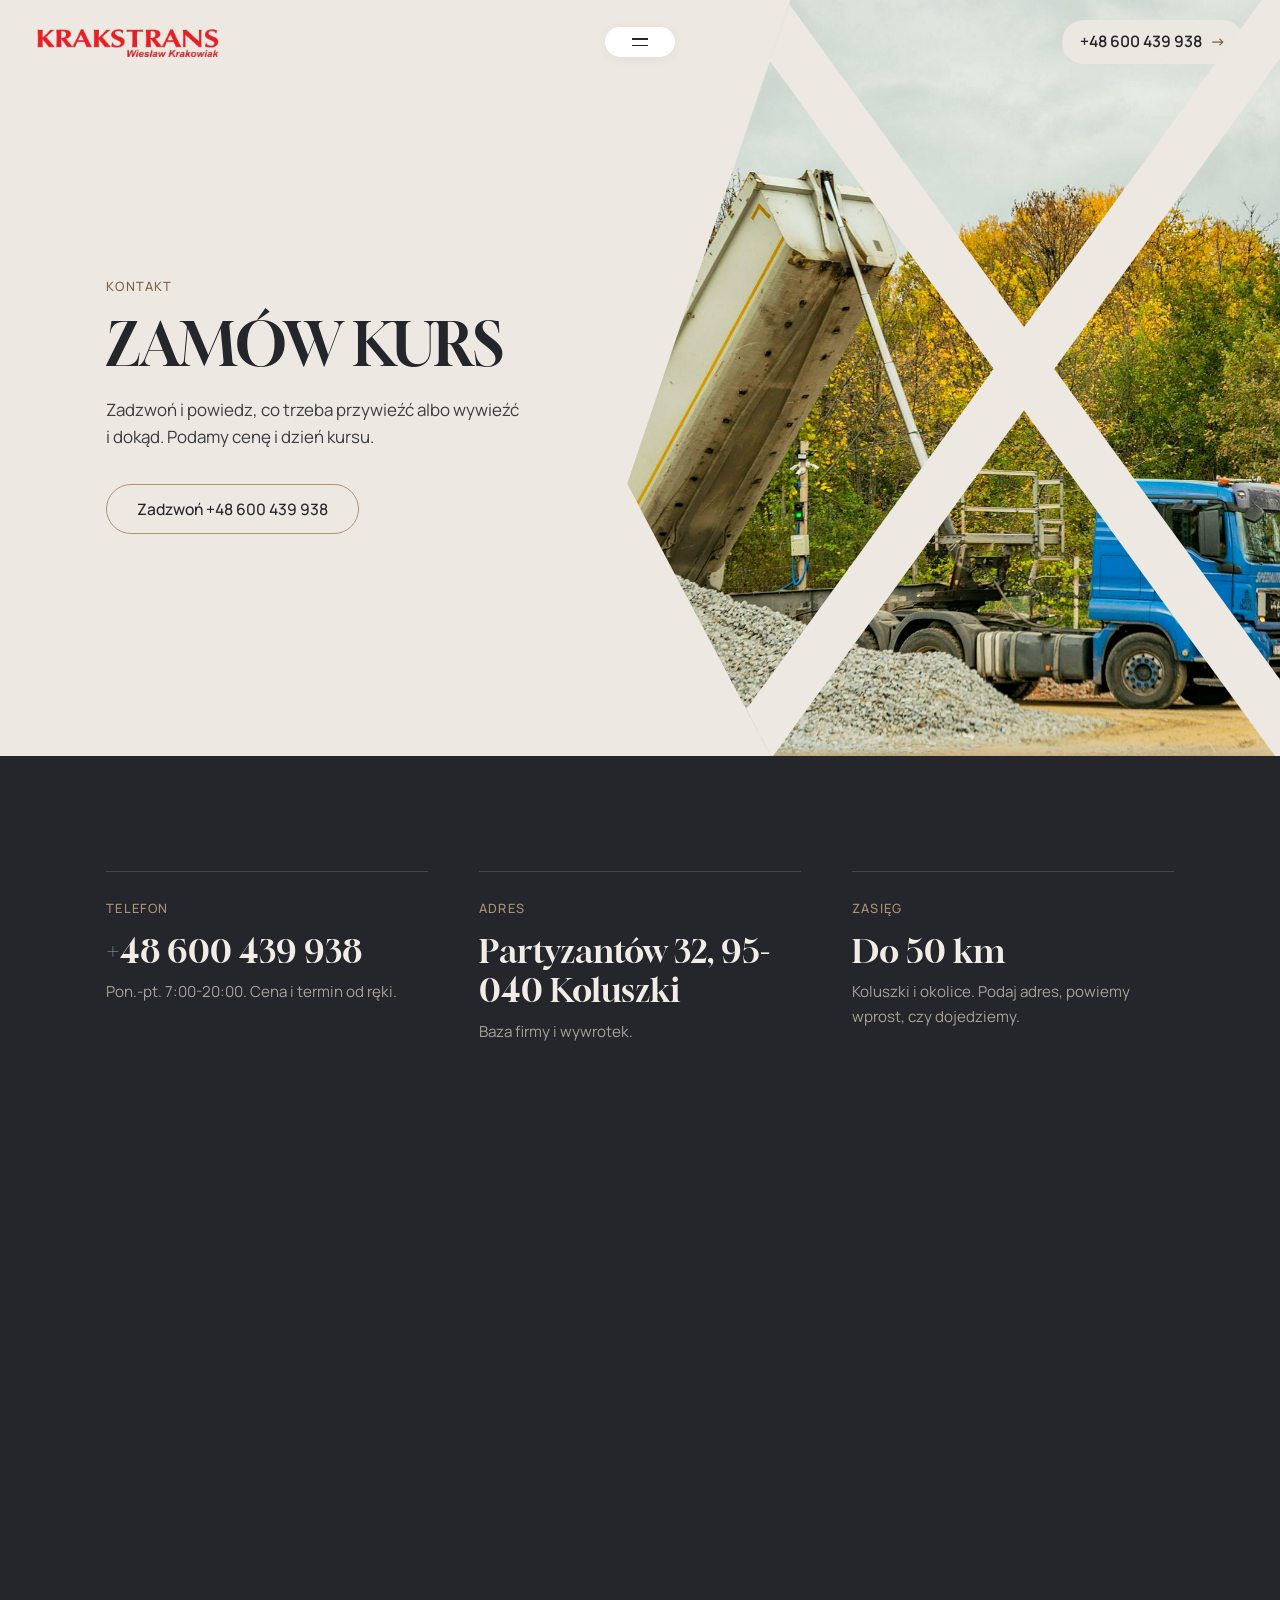
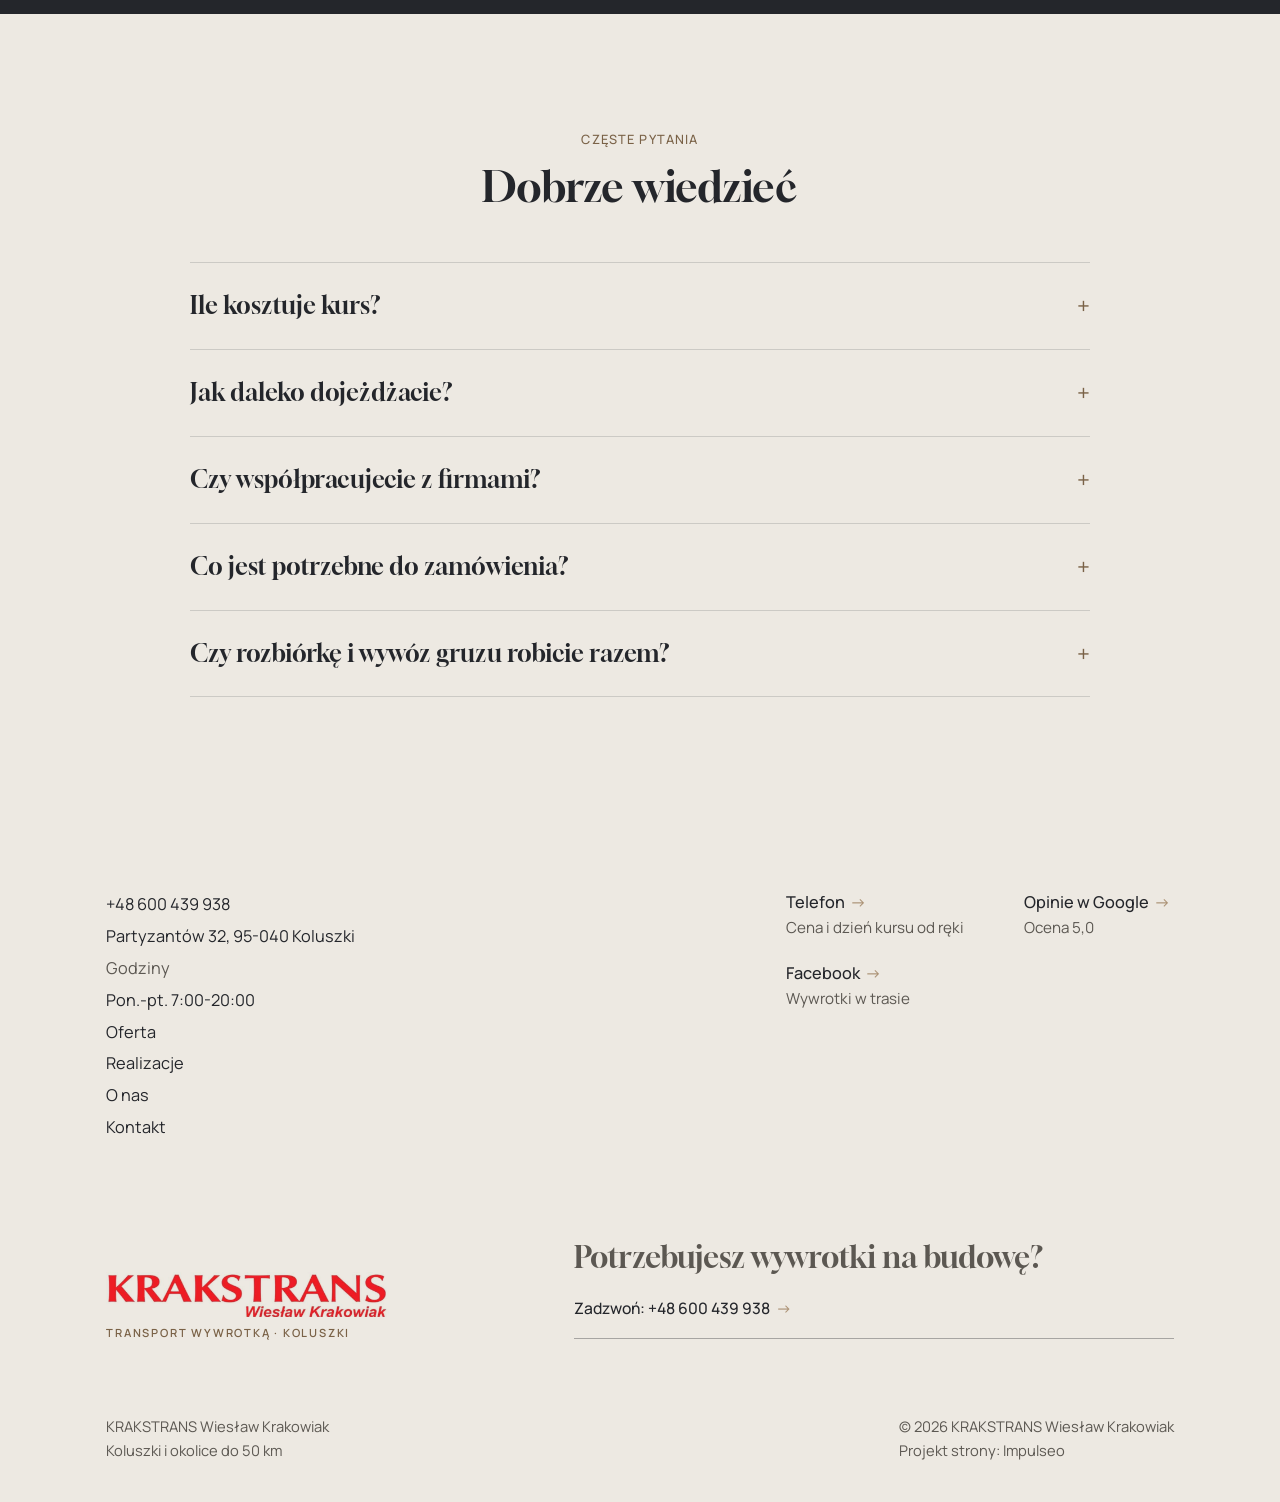
==== commit d304e60e: "[claude-edit][cmt:dc6cb734-17d5-44b9-9919-cd5fc83f7c45] przebudowa dema na układ klindworthroofing.c" ====
--- a/kontakt.html
+++ b/kontakt.html
@@ -2,111 +2,129 @@
 <html lang="pl">
 <head>
 <meta charset="UTF-8">
+<meta name="theme-color" content="#EDE9E2">
 <meta name="viewport" content="width=device-width, initial-scale=1.0">
-<title>Kontakt - KRAKSTRANS Wiesław Krakowiak</title>
-<meta name="description" content="Kontakt KRAKSTRANS Wiesław Krakowiak - Partyzantów 32, 95-040 Koluszki">
+<title>Kontakt · KRAKSTRANS Wiesław Krakowiak · Koluszki</title>
+<meta name="description" content="Zamów kurs wywrotki: tel. 600 439 938, Partyzantów 32, 95-040 Koluszki. Pon.-pt. 7:00-20:00. Dojazd do 50 km.">
 <link rel="canonical" href="https://kris20032.github.io/krakstrans-wieslaw-krakowiak/kontakt.html">
 <meta name="robots" content="noindex, nofollow">
 <meta property="og:type" content="website">
 <meta property="og:locale" content="pl_PL">
 <meta property="og:site_name" content="KRAKSTRANS Wiesław Krakowiak">
-<meta property="og:title" content="Kontakt - KRAKSTRANS Wiesław Krakowiak">
-<meta property="og:description" content="Kontakt KRAKSTRANS Wiesław Krakowiak - Partyzantów 32, 95-040 Koluszki">
+<meta property="og:title" content="Kontakt · KRAKSTRANS Wiesław Krakowiak · Koluszki">
+<meta property="og:description" content="Zamów kurs wywrotki: tel. 600 439 938, Partyzantów 32, 95-040 Koluszki. Pon.-pt. 7:00-20:00. Dojazd do 50 km.">
 <meta property="og:url" content="https://kris20032.github.io/krakstrans-wieslaw-krakowiak/kontakt.html">
 <meta property="og:image" content="https://kris20032.github.io/krakstrans-wieslaw-krakowiak/img/og.jpg">
 <meta property="og:image:width" content="1200">
 <meta property="og:image:height" content="630">
 <meta name="twitter:card" content="summary_large_image">
+<script type="application/ld+json">{"@context": "https://schema.org", "@type": "LocalBusiness", "name": "KRAKSTRANS Wiesław Krakowiak", "url": "https://kris20032.github.io/krakstrans-wieslaw-krakowiak/", "telephone": "+48600439938", "image": "https://kris20032.github.io/krakstrans-wieslaw-krakowiak/img/og.jpg", "areaServed": "Koluszki", "sameAs": ["https://www.google.com/maps/place/KRAKSTRANS+Wies%C5%82aw+Krakowiak/@51.7343252,19.8242022,17z/data=!4m6!3m5!1s0x471bd55238cc8db5:0x772ce929f6acebc6!8m2!3d51.7343252!4d19.8242022!16s%2Fg%2F11pw53kmmr"]}</script>
 <link rel="preconnect" href="https://fonts.googleapis.com">
 <link rel="preconnect" href="https://fonts.gstatic.com" crossorigin>
-<link href="https://fonts.googleapis.com/css2?family=Space+Grotesk:wght@500;600;700&family=DM+Sans:opsz,wght@9..40,400;9..40,500;9..40,600&display=swap" rel="stylesheet">
-<link rel="stylesheet" href="assets/styles.css?v=0e2ba87e">
+<link href="https://fonts.googleapis.com/css2?family=Gloock&family=Manrope:wght@300;400;500;600;700&display=swap" rel="stylesheet">
+<link rel="stylesheet" href="assets/styles.css?v=20261105">
+<meta name="nb-deploy" content="58d725f1316c">
 </head>
 <body>
 
 <header class="nav">
-  <div class="wrap nav-inner">
-    <a class="brand brand-has-logo" href="index.html"><img class="brand-logo" src="img/logo.png" alt="KRAKSTRANS Wiesław Krakowiak" width="1010" height="164" decoding="async"></a>
-    <nav class="nav-links">
-      <a href="oferta.html">Oferta</a>
-      <a href="realizacje.html">Realizacje</a>
-      <a href="o-nas.html">O nas</a>
-      <a href="kontakt.html" class="active" aria-current="page">Kontakt</a>
-      <a href="tel:+48600439938" class="btn btn-accent">Zadzwoń +48 600 439 938</a>
-    </nav>
-    <button class="nav-toggle" aria-label="Menu"><span></span><span></span><span></span></button>
+  <div class="nav-inner">
+    <a class="brand" href="index.html" aria-label="KRAKSTRANS Wiesław Krakowiak - strona główna"><img class="brand-logo" src="img/logo.png" alt="KRAKSTRANS Wiesław Krakowiak" width="1010" height="164" decoding="async"></a>
+    <button class="nav-toggle" aria-label="Menu" aria-controls="menu"><span></span><span></span></button>
+    <a class="nav-phone" href="tel:+48600439938">+48 600 439 938 <span class="arr">→</span></a>
   </div>
+  <nav class="nav-links" id="menu" aria-label="Menu główne">
+    <div class="menu-inner">
+      <div class="menu-top"><span><img class="brand-logo" src="img/logo.png" alt="KRAKSTRANS Wiesław Krakowiak" width="1010" height="164" decoding="async"></span><span></span><a class="btn" href="tel:+48600439938">+48 600 439 938</a></div>
+      <div class="menu-cols">
+        <ul class="menu-main">
+          <li><a href="index.html">Start</a></li>
+          <li><a href="oferta.html">Oferta</a></li>
+          <li><a href="realizacje.html">Realizacje</a></li>
+          <li><a href="o-nas.html">O&nbsp;nas</a></li>
+          <li><a href="kontakt.html">Kontakt</a></li>
+        </ul>
+        <div class="menu-col"><p class="menu-ttl">Usługi</p><ul><li><a href="oferta.html#piasek-zwir">Piasek i&nbsp;żwir</a></li><li><a href="oferta.html#kruszywo-ziemia">Kruszywo i&nbsp;ziemia</a></li><li><a href="oferta.html#wywoz-gruzu">Wywóz gruzu</a></li><li><a href="oferta.html#rozbiorki">Rozbiórki budynków</a></li><li><a href="oferta.html#dla-firm">Dla firm budowlanych</a></li><li><a href="oferta.html#duze-ilosci">Duże ilości naraz</a></li></ul></div>
+        <div class="menu-col"><p class="menu-ttl">Kontakt</p><ul>
+          <li><a href="tel:+48600439938">+48 600 439 938</a></li>
+          <li class="muted">Partyzantów 32, Koluszki</li>
+          <li class="muted">Pon.-pt. 7:00-20:00</li>
+          <li class="muted">Dojazd do 50&nbsp;km</li>
+          <li><a href="https://www.facebook.com/profile.php?id=100054633932438" target="_blank" rel="noopener">Facebook</a></li>
+        </ul></div>
+      </div>
+    </div>
+  </nav>
 </header>
 
 <main>
-<section class="pagehead">
-  <img src="img/g3.jpg" alt="KRAKSTRANS Wiesław Krakowiak - Zapytaj o wycenę" width="1600" height="1066" decoding="async">
+
+<section class="banner banner--sub">
+  <div class="banner__content">
+    <span class="sub">Kontakt</span>
+    <h1>Zamów kurs</h1>
+    <p class="banner__txt">Zadzwoń i&nbsp;powiedz, co trzeba przywieźć albo wywieźć i&nbsp;dokąd. Podamy cenę i&nbsp;dzień kursu.</p>
+    <div class="btns"><a class="btn" href="tel:+48600439938">Zadzwoń +48 600 439 938</a></div>
+  </div>
+  <figure class="hero-img banner__img"><img src="img/g2.jpg" alt="Wywrotka zsypuje kruszywo" fetchpriority="high" width="1880" height="1253"></figure>
+</section>
+
+<section class="bg-ink pv">
   <div class="wrap">
-    <span class="eyebrow">Kontakt</span>
-    <h1>Zapytaj o wycenę</h1>
-    <p>Odpowiemy na pytania i przygotujemy wycenę.</p>
-  </div>
-</section>
-<section>
-  <div class="wrap contact-grid">
-    <div class="reveal">
-      <span class="eyebrow">Dane kontaktowe</span>
-      <h2 style="margin:var(--space-4) 0 var(--space-6)">KRAKSTRANS Wiesław Krakowiak</h2>
-      <div class="info-list">
-        <div class="info-row"><div class="ic"><svg class="ico-tel" width="16" height="16" viewBox="0 0 24 24" fill="none" aria-hidden="true"><path d="M6.6 10.8a15.5 15.5 0 0 0 6.6 6.6l2.2-2.2a1 1 0 0 1 1-.24 11.4 11.4 0 0 0 3.6.58 1 1 0 0 1 1 1V20a1 1 0 0 1-1 1A17 17 0 0 1 3 4a1 1 0 0 1 1-1h3.5a1 1 0 0 1 1 1c0 1.25.2 2.46.58 3.6a1 1 0 0 1-.25 1l-2.23 2.2Z" fill="currentColor"/></svg></div><div><div class="lbl">Telefon</div><a class="val" href="tel:+48600439938">+48 600 439 938</a></div></div>
-        <div class="info-row"><div class="ic"><svg class="ico-pin" width="16" height="16" viewBox="0 0 24 24" fill="none" aria-hidden="true"><path d="M12 21s7-6.1 7-11.5A7 7 0 0 0 5 9.5C5 14.9 12 21 12 21Z" stroke="currentColor" stroke-width="1.6" fill="none"/><circle cx="12" cy="9.5" r="2.4" fill="currentColor"/></svg></div><div><div class="lbl">Adres</div><div class="val">Partyzantów 32, 95-040 Koluszki</div></div></div>
-        <div class="info-row"><div class="ic"><svg class="ico-clock" width="16" height="16" viewBox="0 0 24 24" fill="none" aria-hidden="true"><circle cx="12" cy="12" r="8.2" stroke="currentColor" stroke-width="1.6"/><path d="M12 7.5V12l3.2 1.9" stroke="currentColor" stroke-width="1.6" stroke-linecap="round"/></svg></div><div><div class="lbl">Godziny</div><div class="val" style="font-weight:500">pon.-pt. 7:00-20:00</div></div></div>
-      </div>
+    <div class="contact-grid">
+      <div class="c-card reveal"><span class="sub">Telefon</span><a class="val" href="tel:+48600439938">+48 600 439 938</a><p>Pon.-pt. 7:00-20:00. Cena i&nbsp;termin od ręki.</p></div>
+      <div class="c-card reveal"><span class="sub">Adres</span><a class="val" href="https://www.google.com/maps/place/KRAKSTRANS+Wies%C5%82aw+Krakowiak/@51.7343252,19.8242022,17z/data=!4m6!3m5!1s0x471bd55238cc8db5:0x772ce929f6acebc6!8m2!3d51.7343252!4d19.8242022!16s%2Fg%2F11pw53kmmr" target="_blank" rel="noopener">Partyzantów 32, 95-040 Koluszki</a><p>Baza firmy i&nbsp;wywrotek.</p></div>
+      <div class="c-card reveal"><span class="sub">Zasięg</span><span class="val">Do 50&nbsp;km</span><p>Koluszki i&nbsp;okolice. Podaj adres, powiemy wprost, czy dojedziemy.</p></div>
     </div>
-    <div class="reveal">
-      <div class="form">
-        <h3 style="margin-bottom:var(--space-4)">Najszybciej telefonicznie</h3>
-        <p class="muted" style="margin-bottom:var(--space-5)">Zadzwoń, opisz pomysł, a my powiemy, co i jak. Bez zobowiązań.</p>
-        <a href="tel:+48600439938" class="btn btn-accent" style="justify-content:center">Zadzwoń: +48 600 439 938 <span class="arr">→</span></a>
-      </div>
+    <div class="map reveal">
+      <iframe title="KRAKSTRANS Wiesław Krakowiak - Koluszki" src="https://maps.google.com/maps?q=51.7343252%2C19.8242022&amp;z=11&amp;output=embed" loading="lazy" referrerpolicy="no-referrer-when-downgrade"></iframe>
     </div>
   </div>
 </section>
-<section style="padding-top:0">
-  <div class="wrap reveal">
-    <iframe class="map" title="KRAKSTRANS Wiesław Krakowiak - Koluszki" src="https://maps.google.com/maps?q=51.7343252%2C19.8242022&z=15&output=embed" loading="lazy" referrerpolicy="no-referrer-when-downgrade"></iframe>
+
+<section class="bg-paper pv">
+  <div class="wrap">
+    <div class="sec-head reveal"><span class="sub">Częste pytania</span><h2>Dobrze wiedzieć</h2></div>
+    <div class="faq"><details class="qa reveal"><summary>Ile kosztuje kurs?</summary><p>Cena zależy od rodzaju materiału, ilości i&nbsp;odległości. Podajemy ją przez telefon, zanim wywrotka wyjedzie.</p></details><details class="qa reveal"><summary>Jak daleko dojeżdżacie?</summary><p>Do 50 km od Koluszek. Podaj adres, a&nbsp;od razu powiemy, czy i&nbsp;kiedy dojedziemy.</p></details><details class="qa reveal"><summary>Czy współpracujecie z&nbsp;firmami?</summary><p>Tak. Jeździmy dla ekip budowlanych i&nbsp;większych wykonawców, także na stałe przy dłuższych budowach.</p></details><details class="qa reveal"><summary>Co jest potrzebne do zamówienia?</summary><p>Adres, rodzaj materiału i&nbsp;przybliżona ilość. Dobrze też powiedzieć, gdzie wywrotka ma wysypać towar.</p></details><details class="qa reveal"><summary>Czy rozbiórkę i&nbsp;wywóz gruzu robicie razem?</summary><p>Tak. Rozbieramy budynek i&nbsp;od razu wywozimy gruz, więc nie szukasz osobno transportu.</p></details></div>
   </div>
 </section>
 </main>
 
 <footer>
   <div class="wrap">
-    <div class="foot-grid">
-      <div class="foot-brand">
-        <div class="name">KRAKSTRANS Wiesław Krakowiak</div>
-        <p>Wozimy materiały sypkie na budowy i posesje, wywozimy gruz i rozbieramy stare budynki. Dwie wywrotki Iveco, baza w Koluszkach, telefon odbieramy od 7 do 20.</p>
-      </div>
-      <div class="foot-col">
-        <h4>Nawigacja</h4>
+    <div class="foot-top">
+      <div class="foot-list">
+        <a href="tel:+48600439938">+48 600 439 938</a>
+        <span>Partyzantów 32, 95-040 Koluszki</span>
+        <span class="muted">Godziny</span>
+        <span>Pon.-pt. 7:00-20:00</span>
         <a href="oferta.html">Oferta</a>
         <a href="realizacje.html">Realizacje</a>
-        <a href="o-nas.html">O nas</a>
+        <a href="o-nas.html">O&nbsp;nas</a>
         <a href="kontakt.html">Kontakt</a>
       </div>
-      <div class="foot-col">
-        <h4>Kontakt</h4>
-        <a href="tel:+48600439938">+48 600 439 938</a>
-        <p>Partyzantów 32, 95-040 Koluszki</p>
-        <a href="https://www.google.com/maps/place/KRAKSTRANS+Wies%C5%82aw+Krakowiak/@51.7343252,19.8242022,17z/data=!4m6!3m5!1s0x471bd55238cc8db5:0x772ce929f6acebc6!8m2!3d51.7343252!4d19.8242022!16s%2Fg%2F11pw53kmmr" target="_blank" rel="noopener">Jak dojechać →</a>
-      <div class="foot-soc">
-        <a class="soc" href="https://www.google.com/maps/place/KRAKSTRANS+Wies%C5%82aw+Krakowiak/@51.7343252,19.8242022,17z/data=!4m6!3m5!1s0x471bd55238cc8db5:0x772ce929f6acebc6!8m2!3d51.7343252!4d19.8242022!16s%2Fg%2F11pw53kmmr" target="_blank" rel="noopener" aria-label="Google - KRAKSTRANS Wiesław Krakowiak"><svg viewBox="0 0 24 24" aria-hidden="true" focusable="false"><path d="M12.48 10.92v3.28h7.84c-.24 1.84-.853 3.187-1.787 4.133-1.147 1.147-2.933 2.4-6.053 2.4-4.827 0-8.6-3.893-8.6-8.72s3.773-8.72 8.6-8.72c2.6 0 4.507 1.027 5.907 2.347l2.307-2.307C18.747 1.44 16.133 0 12.48 0 5.867 0 .307 5.387.307 12s5.56 12 12.173 12c3.573 0 6.267-1.173 8.373-3.36 2.16-2.16 2.84-5.213 2.84-7.667 0-.76-.053-1.467-.173-2.053H12.48z" fill="currentColor"/></svg></a>
+      <div class="foot-side">
+        <div><a class="lnk" href="tel:+48600439938">Telefon <span class="arr">→</span></a><span class="foot-note">Cena i&nbsp;dzień kursu od ręki</span></div>
+        <div><a class="lnk" href="https://www.google.com/maps/place/KRAKSTRANS+Wies%C5%82aw+Krakowiak/@51.7343252,19.8242022,17z/data=!4m6!3m5!1s0x471bd55238cc8db5:0x772ce929f6acebc6!8m2!3d51.7343252!4d19.8242022!16s%2Fg%2F11pw53kmmr" target="_blank" rel="noopener">Opinie w&nbsp;Google <span class="arr">→</span></a><span class="foot-note">Ocena 5,0</span></div>
+        <div><a class="lnk" href="https://www.facebook.com/profile.php?id=100054633932438" target="_blank" rel="noopener">Facebook <span class="arr">→</span></a><span class="foot-note">Wywrotki w&nbsp;trasie</span></div>
       </div>
+    </div>
+    <div class="foot-mid">
+      <div class="name"><img class="foot-logo" src="img/logo.png" alt="KRAKSTRANS Wiesław Krakowiak" width="1010" height="164" loading="lazy" decoding="async"><small>Transport wywrotką · Koluszki</small></div>
+      <div class="foot-cta">
+        <span class="big">Potrzebujesz wywrotki na budowę?</span>
+        <a class="lnk" href="tel:+48600439938">Zadzwoń: +48 600 439 938 <span class="arr">→</span></a>
       </div>
     </div>
     <div class="foot-bot">
-      <span>© 2026 KRAKSTRANS Wiesław Krakowiak</span>
-      <span>Projekt strony: <a class="foot-credit" href="https://impulseo.pl" target="_blank" rel="noopener">Impulseo</a></span>
+      <span>KRAKSTRANS Wiesław Krakowiak<br>Koluszki i&nbsp;okolice do 50&nbsp;km</span>
+      <span>© 2026 KRAKSTRANS Wiesław Krakowiak<br>Projekt strony: <a class="foot-credit" href="https://impulseo.pl" target="_blank" rel="noopener">Impulseo</a></span>
     </div>
   </div>
 </footer>
 <div class="sticky-call"><a class="sc-call" href="tel:+48600439938"><svg class="ico-tel" width="16" height="16" viewBox="0 0 24 24" fill="none" aria-hidden="true"><path d="M6.6 10.8a15.5 15.5 0 0 0 6.6 6.6l2.2-2.2a1 1 0 0 1 1-.24 11.4 11.4 0 0 0 3.6.58 1 1 0 0 1 1 1V20a1 1 0 0 1-1 1A17 17 0 0 1 3 4a1 1 0 0 1 1-1h3.5a1 1 0 0 1 1 1c0 1.25.2 2.46.58 3.6a1 1 0 0 1-.25 1l-2.23 2.2Z" fill="currentColor"/></svg> Zadzwoń</a><a class="sc-quote" href="kontakt.html">Zamów kurs</a></div>
 <div class="demo-wazne" data-do="2026-11-11" data-cykl="3" hidden><svg class="dw-ico" width="13" height="13" viewBox="0 0 24 24" fill="none" aria-hidden="true"><circle cx="12" cy="12" r="8.6" stroke="currentColor" stroke-width="1.8"/><path d="M12 7.2V12l3.3 2" stroke="currentColor" stroke-width="1.8" stroke-linecap="round"/></svg><span class="dw-txt"></span></div>
 
-<script src="assets/main.js"></script>
+<script src="assets/main.js?v=20261105"></script>
 </body>
 </html>
--- a/assets/styles.css
+++ b/assets/styles.css
@@ -1,585 +1,318 @@
 /* ============================================================
-   STOLBASZ — premium, architektoniczny B2B fit-out
-   Jasna paleta, zero brązu. System wg premium-web-craft.
-   Projekt strony: Impulseo (impulseo.pl)
+   KRAKSTRANS - układ wg wzoru klienta (klindworthroofing.com), 05.11.2026
+   Beż + grafit + brąz, szeryfowe wersaliki, hero ze zdjęciem w ukośnym
+   kadrze, ogromne napisy sekcji, karuzela usług, pełnoekranowe zdjęcie.
    ============================================================ */
-
 :root{
-  /* PALETA — jasna, architektoniczna, chłodna */
-  --paper:#F4F6F8;          /* główne tło */
-  --paper-2:#E7EBEF;        /* sekcje alternatywne (chłodny jasny szary) */
-  --paper-3:#E7EBEF;        /* delikatne wypełnienia */
-  --ink:#15212E;            /* tekst główny — chłodny grafit */
-  --ink-soft:#243443;       /* nagłówki drugorzędne */
-  --muted:#6B7785;          /* tekst poboczny */
-  --line:rgba(21,33,46,.12);/* hairline */
-  --accent:#E8A317;         /* stonowany petrol-slate — jedyny akcent */
-  --accent-d:#C9870C;
-  --accent-soft:rgba(232,163,23,.10);
-  --dark:#15212E;           /* sekcje ciemne (stopka/CTA) */
-
-  /* HOVER ZDJĘĆ — JEDEN standard dla całego silnika (decyzja K. 04.08.2026, artefakt z wariantami).
-     AKTUALNE (K.+Szymon 09.08.2026, wybór z artefaktu 6 wariantów): zoom 1.05 przy 1.4s -
-     przy tak długim czasie mocniejszy kadr NIE skacze, tylko „oddycha". Poprzedni standard
-     (1.02 / .55s z 04.08) odbierany jako dynamiczny i szybki.
-     Spoczynek lekko przygaszony, ale TYLKO tam, gdzie jest mysz (@media hover:hover) —
-     na telefonie zdjęcia zostają w pełnej jasności. */
-  --img-zoom:1.05;                   /* K.+Szymon 09.08: wariant F z artefaktu porównawczego */
-  --img-rest:brightness(.95) saturate(.99);
-  --img-hot:brightness(1.06) saturate(1.05);
-  --img-dur:1.4s;                    /* K.+Szymon 09.08 (wariant F): powoli = elegancko */
-  --img-ease:cubic-bezier(.16,.84,.44,1);  /* miękki ogon, efekt „oddychania" */
-
-  /* ODSTĘPY — skala 4/8 */
-  --space-1:4px; --space-2:8px; --space-3:12px; --space-4:16px; --space-5:24px;
-  --space-6:32px; --space-7:48px; --space-8:64px; --space-9:96px; --space-10:128px;
-
-  /* TYPOGRAFIA — fluid clamp() (skala podbita 16.07.2026: większe, czytelniejsze litery — uwaga Adama) */
-  --text-sm:clamp(.9rem,.87rem + .12vw,1rem);
-  --text-base:clamp(1.08rem,1.04rem + .18vw,1.2rem);
-  --text-lg:clamp(1.24rem,1.15rem + .34vw,1.44rem);
-  --text-h3:clamp(1.34rem,1.22rem + .55vw,1.66rem);
-  --text-h2:clamp(2.1rem,1.66rem + 2.1vw,3.1rem);
-  --text-h1:clamp(2.9rem,2.1rem + 4vw,5.1rem);
-
-  /* PROMIENIE — architektoniczne, raczej ostre */
-  --r-sm:3px; --r-md:6px; --r-lg:10px;
-
-  /* RUCH */
-  --ease:cubic-bezier(.25,.46,.45,.94); --dur:.24s;
-
-  /* CIENIE — miękkie, warstwowe */
-  --sh-sm:0 1px 2px rgba(16,24,32,.04), 0 2px 8px rgba(16,24,32,.05);
-  --sh-md:0 2px 6px rgba(16,24,32,.05), 0 12px 28px -8px rgba(16,24,32,.12);
-  --sh-lg:0 6px 14px rgba(16,24,32,.07), 0 26px 56px -18px rgba(16,24,32,.22);
-
-  --hairline:1px solid var(--line);
-
-  --font-display:'Space Grotesk','Inter',sans-serif;
-  --font-body:'DM Sans','Inter',sans-serif;
-}
-
-*{box-sizing:border-box;margin:0;padding:0}
-html{scroll-behavior:smooth}
-body{
-  font-family:var(--font-body);
-  font-size:var(--text-base);
-  line-height:1.65;
-  color:var(--ink);
-  background:var(--paper);
-  -webkit-font-smoothing:antialiased;
-  text-rendering:optimizeLegibility;
-}
-img{max-width:100%;height:auto;display:block}  /* height:auto = width/height z atrybutów trzyma proporcje (TOP#12) */
+  --paper:#EDE9E2;--paper-2:#E3DDD3;--ink:#24262B;--ink-2:#2D3036;
+  --accent:#AC9376;--accent-d:#7A6247;--accent-soft:rgba(172,147,118,.14);
+  --light:#F1EDE6;--faded:#A8A298;--muted:#5C5852;--line:rgba(36,38,43,.16);--line-l:rgba(241,237,230,.16);
+  --serif:"Gloock",Georgia,"Times New Roman",serif;
+  --sans:"Manrope",Arial,sans-serif;
+  --ease:cubic-bezier(.2,.7,.2,1);--dur:.6s;
+  --nav-h:84px;--pad:clamp(20px,8.3vw,120px);--pad-s:clamp(16px,2.8vw,40px);
+  --r-sm:999px;--space-5:20px;
+  --img-dur:1.4s;--img-ease:cubic-bezier(.2,.7,.2,1);--img-zoom:1.05;--img-rest:none;--img-hot:none;
+}
+*,*::before,*::after{box-sizing:border-box}
+html{-webkit-text-size-adjust:100%;scroll-behavior:smooth}
+html.menu-open{overflow:hidden}
+body{margin:0;font-family:var(--sans);font-size:16px;line-height:1.6;color:var(--ink);background:var(--paper);
+  -webkit-font-smoothing:antialiased;text-rendering:optimizeLegibility}
+img{display:block;max-width:100%;height:auto}
 a{color:inherit;text-decoration:none}
-
-.wrap{width:min(92%,1180px);margin-inline:auto}
-section{padding-block:clamp(52px,6.5vw,96px)}
-
-h1,h2,h3{font-family:var(--font-display);font-weight:700;line-height:1.08;letter-spacing:-.02em;color:var(--ink)}
-h1{font-size:var(--text-h1);letter-spacing:-.035em}
-h2{font-size:var(--text-h2);letter-spacing:-.025em}
-h3{font-size:var(--text-h3)}
-/* MIARA — długość wiersza. WCAG 2.2 SC 1.4.8: max 80 znaków; Butterick: 45–90.
-   68ch daje realnie 72–78 znaków polskiego tekstu, czyli z zapasem pod granicą.
-   Wcześniej limit miał TYLKO <p> — <li>, <blockquote> i <dd> nie miały żadnego,
-   i to jedyny powód, dla którego 23 bloki na dwóch oddanych stronach jadą po
-   83–106 znaków w wierszu (pomiar 07.08.2026, bramka `miara`).
-   ⚠️ Listy i definicje ograniczamy TYLKO bez klasy: `ul`/`ol` z klasą to u nas
-   układ (siatki kafli, menu), a nie tekst ciągły — tam miarę wyznacza układ. */
-/* 60ch, nie 68ch (K. 10.08): po zmianie fontów na węższe kroje (DM Sans i spółka)
-   w 68ch mieściło się ~90 znaków - bramka pikselowa słusznie zgłaszała przekroczenie
-   granicy 80. Pomiar na żywej przeglądarce: 60ch = 90 znaków, 53ch = ~78 znaków, czyli normę WCAG 1.4.8. */
-:root{ --miara:53ch }
-p{max-width:min(100%,var(--miara))}
-blockquote,
-ul:not([class])>li, ol:not([class])>li,
-dl:not([class])>dd{max-width:min(100%,var(--miara))}
-
-/* ⚠️ Świadomie BEZ wyjątku `.tile p,.card p,.svc p{max-width:none}`, choć nasuwa się sam:
-   te akapity BYŁY już ograniczone (stare `p{max-width:65ch}`), więc „wyjątek" nie odblokowałby
-   niczego nowego — tylko ROZLUŹNIŁ stan sprzed zmiany na wszystkich demach naraz.
-   `figcaption` żadna z reguł wyżej nie dotyczy, więc też nie potrzebuje zwolnienia. */
-
-/* ŁAMANIE. `balance` wyrównuje długości wierszy w nagłówku, `pretty` pilnuje ostatniego
-   wiersza akapitu, żeby nie został w nim jeden wyraz. Obsługiwane od Chrome 117 /
-   Safari 17.5; starsze przeglądarki po prostu ignorują tę własność.
-   `text-wrap:pretty` nie występowało dotąd ANI RAZ w silniku ani w repo klientów. */
-h1,h2,h3,.lead,.lede{text-wrap:balance}
-p,li,blockquote,dd{text-wrap:pretty}
-
-.eyebrow{
-  font-family:var(--font-body);
-  font-size:var(--text-sm);
-  font-weight:600;
-  letter-spacing:.18em;
-  text-transform:uppercase;
-  color:var(--accent);
-  display:inline-flex;align-items:center;gap:var(--space-3);
-}
-/* flex:none + margin-top = kreska trzyma się PIERWSZEJ linii. Wcześniej align-items:center
-   centrowało ją względem całego bloku i przy zawinięciu (długi kicker typu
-   „…WNĘTRZ · LESZNO · OD 2019") druga linia lądowała z brzydkim wcięciem. */
-.eyebrow{align-items:flex-start}
-.eyebrow>*,.eyebrow{text-wrap:balance}   /* dlugi kicker lamal sie na sierote typu samo „2019" w drugiej linii */
-.eyebrow::before{content:"";width:28px;height:1px;background:var(--accent);display:inline-block;flex:none;margin-top:.62em}
-
-.muted{color:var(--muted)}
-.lead{font-size:var(--text-lg);line-height:1.55;color:var(--ink-soft);max-width:50ch}
-
-/* ---------- BUTTONS ---------- */
-.btn{
-  display:inline-flex;align-items:center;gap:var(--space-2);
-  font-weight:600;font-size:var(--text-sm);letter-spacing:.02em;
-  padding:var(--space-4) var(--space-6);
-  border-radius:var(--r-sm);
-  transition:transform var(--dur) var(--ease),box-shadow var(--dur) var(--ease),background var(--dur) var(--ease);
-  cursor:pointer;border:1px solid transparent;
-}
-.btn-accent{background:var(--accent);color:#fff;box-shadow:var(--sh-sm)}
-.btn-accent:hover{background:var(--accent-d);transform:translateY(-2px);box-shadow:var(--sh-md)}
-.btn-accent:active{transform:translateY(0);box-shadow:var(--sh-sm)}
-.btn-ghost{background:transparent;color:var(--ink);border-color:var(--line)}
-.btn-ghost:hover{border-color:var(--accent);color:var(--accent);transform:translateY(-2px)}
-.btn-light{background:#fff;color:var(--ink);box-shadow:var(--sh-sm)}
-.btn-light:hover{transform:translateY(-2px);box-shadow:var(--sh-md)}
-.btn .arr{transition:transform var(--dur) var(--ease)}
-.btn:hover .arr{transform:translateX(4px)}
-
-/* ---------- NAV ---------- */
-.nav{
-  position:sticky;top:0;z-index:50;
-  background:color-mix(in srgb,var(--paper) 88%,transparent);
-  backdrop-filter:saturate(140%) blur(10px);
-  border-bottom:var(--hairline);
-}
-.nav-inner{display:flex;align-items:center;justify-content:space-between;gap:var(--space-5);height:72px}
-/* ANTY-NACHODZENIE (K. 05.08.2026): długa nazwa firmy + przycisk z pełnym numerem nie mieściły się w pasku
-   i flex ściskał linki PONIŻEJ ich treści - "Kontakt" wchodził na ramkę "Zadzwoń +48 ...". Teraz ustępuje
-   nazwa marki (skrót wielokropkiem), a menu i przycisk nigdy się nie kurczą ani nie zachodzą na siebie. */
-.brand{display:flex;flex-direction:column;line-height:1;min-width:0;flex:0 1 auto}
-.brand .name{font-family:var(--font-display);font-weight:800;font-size:1.35rem;letter-spacing:.04em;white-space:nowrap;overflow:hidden;text-overflow:ellipsis}
-.brand .sub{font-size:.62rem;letter-spacing:.34em;text-transform:uppercase;color:var(--muted);margin-top:5px;white-space:nowrap;overflow:hidden;text-overflow:ellipsis}
-.nav-links{display:flex;align-items:center;gap:var(--space-6);flex:0 0 auto}
-.nav-links a{font-size:var(--text-sm);font-weight:500;color:var(--ink-soft);position:relative;padding-block:4px;white-space:nowrap;transition:color var(--dur) var(--ease)}
-.nav-links a::after{content:"";position:absolute;left:0;bottom:0;width:0;height:1.5px;background:var(--accent);transition:width var(--dur) var(--ease)}
-.nav-links a:hover,.nav-links a.active{color:var(--ink)}
-.nav-links a:hover::after,.nav-links a.active::after{width:100%}
-.nav-links .btn{padding:var(--space-2) var(--space-5)}
-/* przyciski w nav: właściwy kolor (przebij .nav-links a) + bez podkreślenia */
-.nav-links a.btn-accent{color:#fff}
-.nav-links a.btn-ghost,.nav-links a.btn-light{color:var(--ink)}
-/* CTA w pasku: NIE podkreślenie spod linków menu, ale ten sam przelatujący błysk,
-   co na wszystkich innych przyciskach (zgłoszenie K. 13.08.2026 - „na hero jest efekt
-   światła przechodzącego przez przycisk, na navbarze go nie ma, a mają być identyczne").
-   Reguła `.nav-links a::after` jest silniejsza od `.btn::after`, więc trzeba jej
-   geometrię wyzerować i wpisać połysk z nazwy - samo `display:none` gasiło efekt. */
-.nav-links a.btn::after{
-  display:block;content:"";position:absolute;inset:0;z-index:-1;pointer-events:none;
-  width:auto;height:auto;border-radius:inherit;   /* kasuje geometrię podkreślenia (width:0;height:1.5px) */
-  background:linear-gradient(100deg,transparent 32%,rgba(255,255,255,.20) 50%,transparent 68%);
-  translate:-120% 0}
-@media (prefers-reduced-motion:no-preference){
-  .nav-links a.btn:hover::after{translate:120% 0;transition:translate .75s var(--mt-ease,cubic-bezier(.16,.84,.44,1))}
-}
-.nav-toggle{display:none;background:none;border:none;cursor:pointer;flex-direction:column;gap:5px;padding:8px}
-.nav-toggle span{width:24px;height:2px;background:var(--ink);transition:var(--dur)}
-/* Ciasny zakres MIĘDZY menu mobilnym a pełnym pulpitem: zbijamy odstępy i nazwę marki,
-   żeby wszystko zmieściło się naturalnie, zanim w ogóle dojdzie do skracania wielokropkiem. */
-@media(max-width:1280px) and (min-width:921px){
-  .nav-links{gap:var(--space-4)}
-  .nav-links .btn{padding:var(--space-2) var(--space-4)}
-  .brand .name{font-size:1.15rem}
-}
-
-/* ---------- HERO (split) ---------- */
-.hero{position:relative;overflow:hidden;border-bottom:var(--hairline)}
-.hero-grid{display:grid;grid-template-columns:1.05fr .95fr;gap:clamp(24px,4vw,60px);align-items:center;
-  padding-block:clamp(36px,4.5vw,64px)}
-.hero-copy .eyebrow{margin-bottom:var(--space-5)}
-.hero-copy h1{margin-bottom:var(--space-5)}
-.hero-copy .lead{margin-bottom:var(--space-7)}
-.hero-actions{display:flex;flex-wrap:wrap;gap:var(--space-4)}
-.hero-art{position:relative;aspect-ratio:4/3;border-radius:var(--r-lg);overflow:hidden;box-shadow:var(--sh-lg)}
-.hero-art img{width:100%;height:100%;object-fit:cover}
-.hero-art::after{content:"";position:absolute;inset:0;background:linear-gradient(180deg,transparent 55%,rgba(18,24,28,.28))}
-.hero-badge{position:absolute;left:var(--space-5);bottom:var(--space-5);z-index:2;
-  background:rgba(252,252,251,.94);backdrop-filter:blur(4px);
-  border-radius:var(--r-md);padding:var(--space-4) var(--space-5);box-shadow:var(--sh-md);max-width:78%}
-.hero-badge strong{display:block;font-family:var(--font-display);font-size:1rem;letter-spacing:-.01em}
-.hero-badge span{font-size:var(--text-sm);color:var(--muted)}
-
-/* ---------- HERO duży / kinowy (strona główna) ---------- */
-.hero-cine{position:relative;min-height:clamp(560px,82vh,840px);min-height:clamp(560px,82svh,840px);display:flex;align-items:center;overflow:hidden;border-bottom:var(--hairline)}
-.hero-cine>img{position:absolute;inset:0;width:100%;height:100%;object-fit:cover;z-index:0}
-.hero-cine::after{content:"";position:absolute;inset:0;z-index:1;
-  background:linear-gradient(95deg,rgba(13,18,23,.86) 0%,rgba(13,18,23,.64) 32%,rgba(13,18,23,.24) 62%,rgba(13,18,23,.04) 100%)}
-.hero-cine .wrap{position:relative;z-index:2;padding-block:var(--space-8)}
-.hero-cine .hero-copy{max-width:660px}
-.hero-cine .eyebrow{color:#fff;margin-bottom:var(--space-5)}
-.hero-cine .eyebrow::before{background:#fff}
-.hero-cine h1{color:#fff;margin-bottom:var(--space-5);font-size:clamp(2.9rem,2rem + 4.4vw,5.2rem);text-wrap:balance}
-.hero-cine .lead{color:rgba(255,255,255,.92);max-width:48ch;margin-bottom:var(--space-7)}
-.hero-cine .hero-actions{display:flex;flex-wrap:wrap;gap:var(--space-4)}
-/* NISKIE OKNO (laptop z dokiem i paskami przeglądarki ma ~700-780 px wysokości widoku):
-   H1 do 5.2rem + długi lead nie mieściły się i przyciski wypadały POD krawędź ekranu -
-   klient widział stronę bez ani jednego CTA. Skalujemy w dół, zamiast przycinać treść. */
-@media(min-width:821px) and (max-height:820px){
-  .hero-cine{min-height:clamp(520px,94svh,780px)}
-  .hero-cine .wrap{padding-block:var(--space-6)}
-  .hero-cine h1{font-size:clamp(2.2rem,1.5rem + 2.6vw,3.6rem);margin-bottom:var(--space-4)}
-  .hero-cine .eyebrow{margin-bottom:var(--space-4)}
-  .hero-cine .lead{margin-bottom:var(--space-5);max-width:44ch}
-}
-@media(max-width:680px){
-  .hero-cine{min-height:clamp(520px,76vh,640px);min-height:clamp(520px,76svh,640px);align-items:flex-end}
-  .hero-cine::after{background:linear-gradient(0deg,rgba(13,18,23,.9) 6%,rgba(13,18,23,.45) 55%,rgba(13,18,23,.25) 100%)}
-  .hero-cine .wrap{padding-bottom:var(--space-9)}
-  /* TELEFON (~90% oglądających): lead potrafił zająć 8 linii i zepchnąć CTA poza pierwszy ekran.
-     Zwężamy interlinię i skalę - treści nie ucinamy, bo to ona sprzedaje. */
-  .hero-cine .lead{font-size:.98rem;line-height:1.5;margin-bottom:var(--space-5)}
-  .hero-cine .eyebrow{font-size:.72rem;letter-spacing:.13em;margin-bottom:var(--space-4)}
-  .hero-cine .eyebrow::before{width:20px}
-  .hero-cine h1{margin-bottom:var(--space-4)}
-}
-
-/* full-bleed hero variant (podstrony) */
-.pagehead{position:relative;min-height:46vh;min-height:46svh;display:flex;align-items:flex-end;overflow:hidden;border-bottom:var(--hairline)}
-.pagehead img{position:absolute;inset:0;width:100%;height:100%;object-fit:cover}
-/* 10.08.2026 (decyzja K.): mocniejsze przyciemnienie + cień pod tekstem. Bramka mierzyła na
-   nagłówkach podstron 3,38-3,43:1 przy wymaganych 4,5 — jasne zdjęcie (hala, śnieg, niebo)
-   podchodziło pod biały tekst. Zdjęcia klientów są różne, więc kontrast musi dawać WARSTWA,
-   a nie szczęśliwy dobór kadru. */
-.pagehead::after{content:"";position:absolute;inset:0;background:linear-gradient(180deg,rgba(18,24,28,.40),rgba(18,24,28,.76))}
-.pagehead .wrap{position:relative;z-index:2;padding-block:var(--space-9);color:#fff}
-.pagehead h1{color:#fff;max-width:18ch;text-shadow:0 2px 16px rgba(0,0,0,.55)}
-.pagehead .eyebrow{color:#fff}
-.pagehead .eyebrow::before{background:#fff}
-.pagehead p{color:rgba(255,255,255,.92);margin-top:var(--space-4);max-width:54ch;text-shadow:0 1px 12px rgba(0,0,0,.5)}
-
-/* ---------- STRIP (pasek skrótów / liczby) ---------- */
-.strip{background:var(--dark);color:#fff}
-/* PASEK HASEŁ — standard 04.08.2026 (decyzja K.): 5 haseł w JEDNYM rzędzie, tekst WYŚRODKOWANY,
-   węższe marginesy boczne niż reszta strony (pasek ma iść szerzej), równe wysokości kolumn. */
-.strip .wrap{width:min(96%,1440px);display:grid;grid-template-columns:repeat(5,1fr);
-  gap:var(--space-5);padding-block:var(--space-7);align-items:stretch}
-.strip .item .k{font-family:var(--font-display);font-size:clamp(1.05rem,.82rem + .85vw,1.55rem);
-  font-weight:800;letter-spacing:-.02em;color:#fff;line-height:1.18;text-wrap:balance}
-.strip .item .v{font-size:var(--text-sm);color:rgba(255,255,255,.66);margin-top:var(--space-2);line-height:1.4}
-.strip .item{border-left:2px solid var(--accent);padding-inline:var(--space-4);
-  text-align:center;display:flex;flex-direction:column;justify-content:center}
-/* liczba kolumn = liczba haseł, żeby ostatnie nie zostawało samo w drugim rzędzie.
-   Klasę n-N nadaje multipage.py; domyślnie (bez klasy) pasek jest 5-kolumnowy. */
-.strip.n-2 .wrap{grid-template-columns:repeat(2,1fr)}
-.strip.n-3 .wrap{grid-template-columns:repeat(3,1fr)}
-.strip.n-4 .wrap{grid-template-columns:repeat(4,1fr);gap:var(--space-6)}
-.strip.n-4 .item .k{font-size:clamp(1.3rem,1rem + 1.1vw,2rem)}
-.strip.n-6 .wrap{grid-template-columns:repeat(6,1fr);gap:var(--space-4)}
-.strip.n-6 .item .k{font-size:clamp(.98rem,.8rem + .7vw,1.35rem)}
-/* równe łamanie: zamiast "długa linia + jedno słowo" obie linie zbliżonej długości */
-.strip .item .k{text-wrap:balance}
-
-/* ---------- SECTION HEAD ---------- */
-.head{max-width:48rem;margin-bottom:var(--space-8)}
-.head.center{margin-inline:auto;text-align:center}
-.head .eyebrow{margin-bottom:var(--space-4)}
-.head h2{margin-bottom:var(--space-4)}
-.head p{color:var(--muted);font-size:var(--text-lg);line-height:1.55}
-.head.center p{margin-inline:auto}
-
-/* ---------- INTRO SPLIT ---------- */
-.split{display:grid;grid-template-columns:.92fr 1.08fr;gap:clamp(28px,5vw,80px);align-items:center}
-.split.rev{grid-template-columns:1.08fr .92fr}
-.split.rev .split-art{order:-1}
-.split-art{position:relative;aspect-ratio:5/4;border-radius:var(--r-lg);overflow:hidden;box-shadow:var(--sh-lg)}
-.split-art img{width:100%;height:100%;object-fit:cover}
-.split-copy h2{margin-bottom:var(--space-5)}
-.split-copy p+p{margin-top:var(--space-4)}
-.split-copy .btn{margin-top:var(--space-6)}
-
-/* ---------- SERVICES (zakres) ---------- */
-.svc-grid{display:grid;grid-template-columns:repeat(auto-fit,minmax(280px,1fr));gap:var(--space-5)}
-.svc{background:#fff;border:var(--hairline);border-radius:var(--r-md);padding:var(--space-7) var(--space-6);
-  transition:transform var(--dur) var(--ease),box-shadow var(--dur) var(--ease),border-color var(--dur) var(--ease);
-  position:relative;overflow:hidden}
-.svc::before{content:"";position:absolute;left:0;top:0;width:3px;height:0;background:var(--accent);transition:height var(--dur) var(--ease)}
-.svc:hover{transform:translateY(-4px);box-shadow:var(--sh-md);border-color:transparent}
-.svc:hover::before{height:100%}
-.svc .ic{font-family:var(--font-display);font-size:.8rem;font-weight:700;letter-spacing:.12em;color:var(--accent);margin-bottom:var(--space-4)}
-.svc h3{margin-bottom:var(--space-3);font-size:1.22rem}
-.svc p{color:var(--muted);font-size:var(--text-base);line-height:1.6}
-
-/* big detailed service rows */
-.svc-row{display:grid;grid-template-columns:.8fr 1.2fr;gap:clamp(20px,4vw,60px);align-items:center;padding-block:var(--space-8)}
-.svc-row+.svc-row{border-top:var(--hairline)}
-.svc-row.rev{grid-template-columns:1.2fr .8fr}
-/* Naprzemienny układ wierszy oferty: co drugi wiersz ma zdjęcie po PRAWEJ.
-   Było `order:-1` — martwy kod, bo zdjęcie i tak jest pierwszym dzieckiem w HTML,
-   więc wszystkie wiersze wyglądały identycznie (zdjęcie zawsze z lewej), a `rev`
-   zmieniało tylko szerokość kolumn. Znalezione 29.07.2026 przy różnicowaniu kierunków
-   animacji (pomiar pozycji: art.mid 390/502 przy row.mid 756 — zawsze lewa strona). */
-.svc-row.rev .svc-row-art{order:2}
-.svc-row-art{aspect-ratio:4/3;border-radius:var(--r-md);overflow:hidden;box-shadow:var(--sh-md)}
-.svc-row-art img{width:100%;height:100%;object-fit:cover}
-.svc-row h3{font-size:1.5rem;margin-bottom:var(--space-4)}
-.svc-row .num{font-family:var(--font-display);font-size:.85rem;font-weight:700;letter-spacing:.14em;color:var(--accent);display:block;margin-bottom:var(--space-3)}
-.svc-row ul{list-style:none;margin-top:var(--space-4);display:flex;flex-direction:column;gap:var(--space-2)}
-.svc-row li{position:relative;padding-left:var(--space-5);color:var(--muted);font-size:var(--text-base)}
-.svc-row li::before{content:"";position:absolute;left:0;top:.62em;width:8px;height:1px;background:var(--accent)}
-
-/* ---------- GALLERY (realizacje) ---------- */
-.gallery{display:grid;grid-template-columns:repeat(12,1fr);gap:var(--space-4);grid-auto-rows:200px}
-/* GALERIA MASONRY — pionowe zdjęcia (portrety beauty/wellness) bez przycinania: kolumny, height auto */
-.gallery-masonry{column-count:3;column-gap:var(--space-4)}
-@media(max-width:900px){.gallery-masonry{column-count:2}}
-@media(max-width:560px){.gallery-masonry{column-count:1}}
-.gallery-masonry .m-tile{break-inside:avoid;margin:0 0 var(--space-4);padding:0;position:relative;overflow:hidden;border-radius:var(--r-md);border:1px solid var(--line)}
-.gallery-masonry .m-tile img{width:100%;height:auto;display:block}
-.gallery-masonry .m-tile .cap{position:absolute;left:0;right:0;bottom:0;padding:var(--space-4);color:#fff;background:linear-gradient(0deg,rgba(0,0,0,.55),transparent);font-size:var(--text-sm)}
-.gallery-masonry .m-tile .cap small{display:block;font-weight:400;opacity:.78;letter-spacing:.04em;text-transform:uppercase;font-size:.66rem;margin-top:3px}
-.tile{position:relative;overflow:hidden;border-radius:var(--r-md);box-shadow:var(--sh-sm);
-  transition:transform var(--dur) var(--ease),box-shadow var(--dur) var(--ease)}
-.tile img{width:100%;height:100%;object-fit:cover;
-  transition:transform var(--img-dur) var(--img-ease),filter var(--img-dur) var(--img-ease)}
-.tile:hover{box-shadow:var(--sh-md)}
-.tile .cap{position:absolute;left:0;right:0;bottom:0;padding:var(--space-5) var(--space-4) var(--space-4);
-  /* mocniejszy spad + cien pod tekstem: na JASNYCH zdjeciach klienta (biale fronty, sciany)
-     slaby gradient dawal kontrast ~1.5:1 zamiast wymaganych 3.6:1 (bramka wygladu, 10.08.2026) */
-  background:linear-gradient(transparent 10%,rgba(18,24,28,.55) 40%,rgba(18,24,28,.88) 68%,rgba(18,24,28,.99));color:#fff;
-  text-shadow:0 1px 2px rgba(0,0,0,.85),0 2px 10px rgba(0,0,0,.55);
-  font-size:var(--text-sm);font-weight:600;letter-spacing:.01em;
-  opacity:0;transform:translateY(8px);transition:var(--dur) var(--ease)}
-.tile:hover .cap{opacity:1;transform:translateY(0)}
-.tile .cap small{display:block;font-weight:400;opacity:.78;letter-spacing:.04em;text-transform:uppercase;font-size:.66rem;margin-top:3px}
-/* bento spans */
-.t-wide{grid-column:span 6}
-.t-tall{grid-column:span 6;grid-row:span 2}
-.t-std{grid-column:span 6}
-.t-third{grid-column:span 4}
-.t-two3{grid-column:span 8}
-
-/* ---------- TRUST / WIARYGODNOŚĆ ---------- */
-.trust{background:var(--paper-2)}
-.trust-grid{display:grid;grid-template-columns:repeat(auto-fit,minmax(240px,1fr));gap:var(--space-5);margin-top:var(--space-7)}
-.trust-card{background:#fff;border-radius:var(--r-md);padding:var(--space-7) var(--space-6);box-shadow:var(--sh-sm);border-top:3px solid var(--accent)}
-.trust-card .big{font-family:var(--font-display);font-size:clamp(1.8rem,1.3rem + 1.6vw,2.6rem);font-weight:800;letter-spacing:-.02em;color:var(--ink);line-height:1}
-.trust-card h3{font-size:1.12rem;margin:var(--space-3) 0 var(--space-2)}
-.trust-card p{color:var(--muted);font-size:var(--text-base);line-height:1.55}
-
-/* ---------- CTA band ---------- */
-.cta{background:var(--dark);color:#fff;position:relative;overflow:hidden}
-/* telefon w CTA: na ciemnym tle biały (domyślnie), rodziny z JASNYM tłem CTA
-   nadpisują to u siebie - wcześniej kolor siedział w stylu inline i wygrywał z rodziną. */
-.cta .btn-ghost-cta{color:#fff;border-color:rgba(255,255,255,.3)}
-.cta .wrap{display:grid;grid-template-columns:1.4fr .6fr;gap:var(--space-7);align-items:center;position:relative;z-index:2}
-.cta h2{color:#fff;max-width:20ch}
-.cta p{color:rgba(255,255,255,.74);margin-top:var(--space-4)}
-.cta-actions{display:flex;flex-direction:column;gap:var(--space-3);align-items:flex-start}
-.cta::before{content:"";position:absolute;right:-80px;top:-80px;width:360px;height:360px;border-radius:50%;
-  background:radial-gradient(circle,var(--accent-soft),transparent 70%)}
-
-/* ---------- CONTACT ---------- */
-.contact-grid{display:grid;grid-template-columns:.85fr 1.15fr;gap:clamp(28px,4vw,56px);align-items:start}
-.info-list{display:flex;flex-direction:column;gap:var(--space-2)}
-.info-row{display:flex;gap:var(--space-4);align-items:flex-start;padding-block:var(--space-4);border-bottom:var(--hairline)}
-.info-row .ic{flex:none;width:42px;height:42px;display:grid;place-items:center;border-radius:50%;
-  background:var(--accent-soft);color:var(--accent);font-size:1.05rem}
-.info-row .lbl{font-size:.72rem;letter-spacing:.14em;text-transform:uppercase;color:var(--muted)}
-.info-row .val{font-weight:600;font-size:var(--text-base);margin-top:2px}
-.info-row a.val:hover{color:var(--accent)}
-.map{border:none;border-radius:var(--r-lg);box-shadow:var(--sh-md);width:100%;height:100%;min-height:380px;filter:grayscale(.2) contrast(1.02)}
-.form{background:#fff;border:var(--hairline);border-radius:var(--r-lg);padding:clamp(24px,3vw,40px);box-shadow:var(--sh-sm)}
-.form .fld{margin-bottom:var(--space-5)}
-.form label{display:block;font-size:var(--text-sm);font-weight:600;margin-bottom:var(--space-2)}
-.form input,.form textarea{width:100%;font-family:inherit;font-size:var(--text-base);color:var(--ink);
-  padding:var(--space-4);border:var(--hairline);border-radius:var(--r-sm);background:var(--paper);transition:border-color var(--dur)}
-.form input:focus,.form textarea:focus{outline:none;border-color:var(--accent);background:#fff}
-.form textarea{resize:vertical;min-height:120px}
-.form .note{font-size:var(--text-sm);color:var(--muted);margin-top:var(--space-3)}
-
-/* ---------- FOOTER ---------- */
-footer{background:var(--dark);color:#fff;padding-block:var(--space-9) var(--space-6)}
-.foot-grid{display:grid;grid-template-columns:1.4fr 1fr 1fr;gap:var(--space-7);margin-bottom:var(--space-8)}
-.foot-brand .name{font-family:var(--font-display);font-weight:800;font-size:1.4rem;letter-spacing:.04em}
-.foot-brand p{color:rgba(255,255,255,.62);margin-top:var(--space-4);font-size:var(--text-base);max-width:38ch}
-.foot-col h4{font-size:.74rem;letter-spacing:.16em;text-transform:uppercase;color:rgba(255,255,255,.5);margin-bottom:var(--space-4)}
-.foot-col a,.foot-col p{display:block;color:rgba(255,255,255,.82);font-size:var(--text-base);margin-bottom:var(--space-3)}
-.foot-col a:hover{color:#fff}
-.foot-bot{border-top:1px solid rgba(255,255,255,.12);padding-top:var(--space-5);display:flex;justify-content:space-between;flex-wrap:wrap;gap:var(--space-3);
-  font-size:var(--text-sm);color:rgba(255,255,255,.55)}
-.foot-bot a:hover{color:#fff}
-/* Podpis w stopce = klikalny link do impulseo.pl (31.07.2026). Ma być WIDOCZNIE klikalny,
-   ale nie krzyczeć - stąd sam kolor jaśniejszy + delikatne podkreślenie na najeździe. */
-.foot-bot a.foot-credit{color:rgba(255,255,255,.78);text-decoration:none;border-bottom:1px solid rgba(255,255,255,.28)}
-.foot-bot a.foot-credit:hover{color:#fff;border-bottom-color:#fff}
-
-/* ---------- REVEAL ---------- */
-.reveal{opacity:0;transform:translateY(22px);transition:opacity .6s var(--ease),transform .6s var(--ease)}
-.reveal.in{opacity:1;transform:none}
-
-/* ---------- RESPONSIVE ---------- */
-@media(max-width:920px){
-  .hero-grid,.split,.split.rev,.svc-row,.svc-row.rev,.cta .wrap,.contact-grid,.foot-grid{grid-template-columns:1fr}
-  .split.rev .split-art,.svc-row.rev .svc-row-art{order:0}
-  .hero-art{aspect-ratio:16/10;max-height:420px}
-  .strip .wrap,.strip.n-2 .wrap,.strip.n-3 .wrap,.strip.n-4 .wrap,.strip.n-6 .wrap{grid-template-columns:repeat(2,1fr);gap:var(--space-6)}
-  .strip .item .k,.strip.n-6 .item .k{font-size:clamp(1.3rem,1.1rem + 1vw,2rem)}
-  .gallery{grid-auto-rows:180px}
-  .t-wide,.t-tall,.t-std,.t-third,.t-two3{grid-column:span 6}
-  .t-tall{grid-row:span 1}
-  .cta-actions{flex-direction:row;flex-wrap:wrap}
-  .foot-grid{gap:var(--space-6)}
-}
-@media(max-width:680px){
-  .nav-links{position:fixed;inset:72px 0 auto 0;background:var(--paper);flex-direction:column;align-items:stretch;
-    gap:0;padding:var(--space-4) 6%;border-bottom:var(--hairline);box-shadow:var(--sh-md);
-    transform:translateY(-120%);transition:transform var(--dur) var(--ease)}
-  .nav-links.open{transform:translateY(0)}
-  .nav-links a{padding-block:var(--space-4);border-bottom:var(--hairline)}
-  .nav-links .btn{margin-top:var(--space-3);justify-content:center}
-  .nav-toggle{display:flex}
-  .strip .wrap,.strip.n-2 .wrap,.strip.n-3 .wrap,.strip.n-4 .wrap,.strip.n-6 .wrap{grid-template-columns:1fr}
-  .gallery{grid-template-columns:repeat(6,1fr)}
-  .foot-grid{grid-template-columns:1fr}
-}
-@media(prefers-reduced-motion:reduce){
-  /* audyt 09.08 TOP#14: samo skrócenie duration przy animacji INFINITE = stroboskop
-     (pętla .01ms miga ekranem); iteration-count:1 gasi pętlę naprawdę. Pseudoelementy
-     też - tła hero (gastro/studio) animują ::before/img, blanket na * ich nie łapał. */
-  *,*::before,*::after{animation-duration:.01ms!important;animation-iteration-count:1!important;animation-delay:0s!important;transition:none!important}
-  .reveal{opacity:1!important;transform:none!important}
-  html{scroll-behavior:auto}
-}
-
-/* ============================================================
-   PREMIUM LAYER — destylat deep-researchu branż (anty-AI, spokój).
-   Zmienne STOLBASZ (--accent/--ink/--paper/--line/--dark). Ruch ledwo
-   zauważalny, krzywa cubic-bezier(.16,.84,.44,1); prefers-reduced-motion
-   pokryte blanketem wyżej. Karty hairline zamiast cieni = #1 sygnał „nie-AI".
-   ============================================================ */
-
-/* więcej oddechu między sekcjami (liderzy: 110-130px) */
-section{padding-block:clamp(64px,8vw,128px)}
-
-/* 1) Aksamitny reveal — dłuższa, miękka krzywa zamiast „skoku" */
-.reveal{transition:opacity .9s cubic-bezier(.16,.84,.44,1),transform .9s cubic-bezier(.16,.84,.44,1);will-change:opacity,transform}
-/* stagger TYLKO w galerii (tam pozycja = porządek dzieci) */
-.gallery .reveal:nth-child(2){transition-delay:.07s}
-.gallery .reveal:nth-child(3){transition-delay:.14s}
-.gallery .reveal:nth-child(4){transition-delay:.21s}
-.gallery .reveal:nth-child(5){transition-delay:.28s}
-.gallery .reveal:nth-child(6){transition-delay:.35s}
-
-/* 2) Hero STATYCZNY na .hero-cine — Ken Burns CAŁKIEM WYŁĄCZONY 26.06 (3. zgłoszenie Szymona).
-   GENEZA: animowanie scale na <img> hero z teksturami (cegły/framugi) re-samplinguje obraz
-   klatka po klatce → na części ekranów drobne drganie/shimmer = „heroshot się trzęsie".
-   translateY usunięto wcześniej, scale-only + will-change/GPU NIE wystarczyły do GWARANCJI gładkości.
-   Krzysztof zażądał pewności („make sure, że błąd się nie pojawi") > efekt. Zero animacji = 0% drgania.
-   Delikatny zoom zostaje TYLKO w pełnoekranowych hero gastro/studio (hg-bg/hs-bg — tło, inny
-   mechanizm, chwalone, nigdy nie zgłaszane). NIE wracać do KB na .hero-cine bez realnego testu
-   na sprzęcie klienta — to ryzyko regresji „trzęsienia”. */
-/* BEZPIECZNY "wow" na hero = jednorazowy FADE-IN (opacity), nie zoom.
-   opacity nie dotyka bitmapy → gładkie na KAŻDYM zdjęciu/ekranie/GPU, zero ryzyka migotania.
-   Geometryczny ruch (scale/translate) na .hero-cine jest ZAKAZANY (bramka pilnuje). */
-@keyframes heroFade{from{opacity:0}to{opacity:1}}
-.hero-cine>img{transform:none;animation:heroFade 1.1s ease-out both}
-
-/* 3) Akcentowy hairline pod nagłówkiem sekcji, który „rysuje się" przy wejściu */
-.head h2{position:relative;padding-bottom:18px}
-.head h2::after{content:"";position:absolute;left:0;bottom:0;height:1px;width:0;background:var(--accent);transition:width 1s cubic-bezier(.16,.84,.44,1) .15s}
-.head.center h2::after{left:50%;transform:translateX(-50%)}
-.head.reveal.in h2::after,.head.center.reveal.in h2::after{width:54px}
-
-/* 4) Karty HAIRLINE zamiast cieni/zaokrągleń (najmocniejszy anty-AI detal) */
-.svc{background:transparent;border:1px solid var(--line);border-radius:var(--r-sm);box-shadow:none}
-.svc:hover{box-shadow:none;border-color:var(--accent);transform:translateY(-3px)}
-.trust-card{background:transparent;box-shadow:none;border:1px solid var(--line);border-top:2px solid var(--accent);border-radius:var(--r-sm)}
-.tile{box-shadow:none;border-radius:var(--r-sm)}
-.tile:hover{box-shadow:none}
-
-/* 5) Sticky-nav kondensuje się po przewinięciu (sygnał dopracowania) */
-.nav{transition:box-shadow .4s ease,background .4s ease}
-.nav.is-stuck{box-shadow:0 1px 0 var(--line),0 14px 30px -24px rgba(0,0,0,.45)}
-.nav-inner{transition:height .35s var(--ease)}
-.nav.is-stuck .nav-inner{height:60px}
-
-/* 6) MANIFESTO — pełnoekranowy cytat-bohater (zastępuje generyczne „Dlaczego my") */
-.manifesto{background:var(--paper-2);text-align:center}
-.manifesto .wrap{max-width:60rem}
-.manifesto p{font-family:var(--font-display);font-style:italic;font-size:clamp(1.6rem,1rem + 2.4vw,2.8rem);line-height:1.32;color:var(--ink-soft);margin-inline:auto;max-width:26ch;position:relative;padding-top:var(--space-8)}
-.manifesto p::before{content:"";position:absolute;top:0;left:50%;transform:translateX(-50%);width:54px;height:1px;background:var(--accent)}
-.manifesto p span{color:var(--accent);font-style:italic}
-
-/* 7) GATEWAYS — 3 duże bramy-zdjęcia (zamiast paska menu usług) */
-.gateways{display:grid;grid-template-columns:repeat(3,1fr);gap:var(--space-4)}
-.gateway{position:relative;aspect-ratio:3/4;overflow:hidden;border-radius:var(--r-sm);display:block}
-.gateway img{width:100%;height:100%;object-fit:cover;
-  transition:transform var(--img-dur) var(--img-ease),filter var(--img-dur) var(--img-ease)}
-.gateway::after{content:"";position:absolute;inset:0;background:linear-gradient(180deg,transparent 38%,rgba(18,24,28,.74))}
-/* ===== HOVER ZDJĘĆ — jedno miejsce dla WSZYSTKICH kafli ze zdjęciem (K. 04.08.2026) ===== */
-@media(hover:hover){
-  .tile img,.gateway img,.m-tile img{filter:var(--img-rest)}
-  .tile:hover img,
-  .gateway:hover img,
-  .m-tile:hover img{transform:scale(var(--img-zoom));filter:var(--img-hot)}
-}
-.m-tile img{transition:transform var(--img-dur) var(--img-ease),filter var(--img-dur) var(--img-ease)}
-.gateway .g-ttl{position:absolute;left:0;right:0;bottom:0;z-index:2;padding:var(--space-6) var(--space-5);color:#fff;font-family:var(--font-display);font-size:1.45rem;letter-spacing:-.01em;line-height:1.15}
-.gateway .g-ttl small{display:block;font-family:var(--font-body);font-size:var(--text-sm);font-weight:400;opacity:.82;letter-spacing:.03em;margin-top:5px}
-@media(max-width:760px){.gateways{grid-template-columns:1fr}.gateway{aspect-ratio:16/10}}
-
-/* 8) LOGO klienta w nagłówku (gdy podane --logo) */
-/* 52px domyślnie (feedback Bartka 06.07.2026: 40px ginęło, uwaga padła 3x; ~56px sprawdzone na żywym demie anna-borowiec-makeup) */
-.brand-logo{height:64px;width:auto;max-width:300px;object-fit:contain;display:block}
-.nav.is-stuck .brand-logo{height:52px}
-@media(max-width:680px){.brand-logo{height:46px;max-width:210px}}
-
-
-/* === RWD: nagłówki na wąskich ekranach (dodane 17.07.2026 razem z fixem clamp) ===
-   Po przywróceniu działania clamp() dolna granica --text-h1 (2.9rem) rozpychała
-   dokument przy długich polskich słowach na telefonach. Tu ją zjeżdżamy. */
-@media (max-width:560px){
-  :root{
-    --text-h1:clamp(1.9rem, 1.15rem + 4.4vw, 2.7rem);
-    --text-h2:clamp(1.5rem, 1rem + 3vw, 2.1rem);
-  }
-  .hero-cine h1{font-size:clamp(1.9rem, 1.15rem + 4.4vw, 2.7rem)}
-  h1,h2{overflow-wrap:break-word}
-}
-
-/* GODZINY (godziny_grid z briefu) — dzień po lewej, godziny po prawej. Wcześniej BRAK stylu
-   powodował sklejenie "Poniedziałek-Piątek8:00-20:00" (dodane 2026-07-21). Neutralne dla dem bez grafiku. */
-.godz{display:flex;flex-direction:column;gap:2px;max-width:440px;margin-top:8px}
-.godz-row{display:flex;justify-content:space-between;align-items:baseline;gap:24px;padding:10px 0;border-bottom:1px solid var(--line)}
-.godz-row:last-child{border-bottom:0}
-.godz-row b{font-weight:600;color:var(--ink)}
-.godz-row span{color:var(--muted);white-space:nowrap}
-
-/* === FAQ (lekcja 08.08.2026) ===
-   Sekcja faq_klinika() trafia NIE tylko do rodziny „klinika" (multipage.py: także układ FACHOWCY),
-   a style leżały wyłącznie w families/klinika.css — u hydraulika/dekarza FAQ renderowało się jako
-   goła lista <details> z domyślnym trójkącikiem przeglądarki (wpadka: demo Instalatorstwo Gała).
-   Dlatego baza. Rodzina może to nadpisać na wierzchu. */
-.faq-list{max-width:48rem;margin:var(--space-8) auto 0;display:flex;flex-direction:column;gap:var(--space-3)}
-.faq-item{border:1px solid var(--line);border-radius:var(--r-md);background:var(--paper);padding:var(--space-4) var(--space-5)}
-.faq-item summary{font-family:var(--font-display);font-weight:600;color:var(--ink);cursor:pointer;list-style:none;display:flex;justify-content:space-between;gap:1rem}
-.faq-item summary::-webkit-details-marker{display:none}
-.faq-item summary::after{content:"+";color:var(--accent-d);font-weight:700;font-size:1.2rem;line-height:1}
-.faq-item[open] summary::after{content:"-"}
-.faq-item p{color:var(--ink-soft);font-size:var(--text-base);line-height:1.6;margin:var(--space-3) 0 0}
-
-/* === LICZBA OPINII PRZY SEKCJI OPINII (08.08.2026, wzorzec irismeble.pl, decyzja K.) ===
-   Trzy cytaty bez kontekstu czyta się jak „firma ma trzy opinie". Ta linijka mówi wprost,
-   ile ich jest naprawdę - dane i tak przychodzą z reconu i szły dotąd wyłącznie do hero.
-   Baza, nie rodzina: sekcja opinii renderuje się we WSZYSTKICH układach, a style opinii
-   leżą per rodzina - bez tego u części rodzin linijka byłaby gołym tekstem (ta sama pułapka
-   co z FAQ wyżej). Rodzina może nadpisać na wierzchu. */
-.op-meta{
-  text-align:center;margin:calc(var(--space-3) * -1) 0 var(--space-6);
-  color:var(--muted);font-size:var(--text-base);letter-spacing:.01em;
-}
-.op-meta .ico-star{color:var(--accent-d);margin-right:2px}
-
+h1,h2,h3,h4{font-family:var(--serif);font-weight:400;margin:0;line-height:1.08;letter-spacing:0}
+p{margin:0}
+ul,ol{margin:0;padding:0;list-style:none}
+button{font:inherit;color:inherit}
+:focus-visible{outline:2px solid var(--accent);outline-offset:3px}
+
+.bg-paper{background:var(--paper);color:var(--ink)}
+.bg-ink{background:var(--ink);color:var(--light)}
+.wrap{width:100%;max-width:1440px;margin:0 auto;padding-inline:var(--pad)}
+.wrap-s{width:100%;max-width:1440px;margin:0 auto;padding-inline:var(--pad-s)}
+.pv{padding-block:clamp(72px,9vw,140px)}
+
+.sub{display:block;font-size:.8rem;letter-spacing:.09em;text-transform:uppercase;color:var(--accent-d);font-weight:500}
+.bg-ink .sub{color:var(--accent)}
+.arr{display:inline-block;margin-left:.35em;transition:transform .4s var(--ease)}
+.lnk{display:inline-flex;align-items:center;font-size:.98rem;font-weight:500}
+.lnk .arr{color:var(--accent)}
+.lnk:hover .arr{transform:translateX(4px)}
+.foot-note{display:block;color:var(--faded);font-size:.95rem;margin-top:2px}
+.bg-paper .foot-note,footer .foot-note{color:var(--muted)}
+
+/* ---------- przyciski: pigułka z obwódką jak we wzorze ---------- */
+.btn{display:inline-flex;align-items:center;justify-content:center;gap:.4em;min-height:50px;padding:12px 30px;border-radius:999px;
+  border:1px solid var(--accent);background:transparent;color:inherit;font-size:.98rem;font-weight:500;line-height:1.2;
+  cursor:pointer;white-space:nowrap}
+.btn:hover{background:var(--accent-d);border-color:var(--accent-d);color:#fff}
+.btns{display:flex;flex-wrap:wrap;gap:12px}
+
+/* ============================ NAWIGACJA ============================ */
+.nav{position:fixed;top:0;left:0;right:0;z-index:100;height:0}
+.nav-inner{display:grid;grid-template-columns:1fr auto 1fr;align-items:center;gap:16px;height:var(--nav-h);
+  padding-inline:var(--pad-s);color:var(--ink);transition:transform .45s var(--ease),background .45s var(--ease),box-shadow .45s var(--ease)}
+.nav.nav-solid .nav-inner{background:rgba(237,233,226,.94);-webkit-backdrop-filter:blur(10px);backdrop-filter:blur(10px);box-shadow:0 1px 0 var(--line)}
+.nav.nav-hidden .nav-inner{transform:translateY(-110%)}
+html.menu-open .nav .nav-inner{transform:none;background:transparent;box-shadow:none}
+.brand{justify-self:start;display:inline-flex;flex-direction:column;line-height:1}
+.brand .name{font-family:var(--serif);font-size:1.75rem;letter-spacing:.02em}
+.brand .tag{font-size:.66rem;letter-spacing:.16em;text-transform:uppercase;color:var(--accent-d);margin-top:5px;font-weight:600}
+.nav-toggle{position:relative;z-index:130;justify-self:center;width:70px;height:30px;border-radius:999px;border:0;background:#fff;
+  cursor:pointer;display:flex;flex-direction:column;align-items:center;justify-content:center;gap:5px;box-shadow:0 2px 10px rgba(36,38,43,.06)}
+.nav-toggle span{display:block;width:16px;height:1.5px;background:var(--ink);transition:transform .4s var(--ease)}
+.nav-toggle[aria-expanded="true"] span:first-child{transform:translateY(3.25px) rotate(45deg)}
+.nav-toggle[aria-expanded="true"] span:last-child{transform:translateY(-3.25px) rotate(-45deg)}
+.nav-phone{justify-self:end;font-size:.98rem;font-weight:600;white-space:nowrap;padding:9px 18px;border-radius:999px;background:rgba(237,233,226,.92)}
+.nav-phone .arr{color:var(--accent-d)}
+.nav-phone:hover .arr{transform:translateX(4px)}
+
+/* menu na pełny ekran (jak we wzorze) */
+.nav-links{position:fixed;inset:0;z-index:120;background:var(--ink);color:var(--light);overflow-y:auto;
+  opacity:0;visibility:hidden;transition:opacity .5s var(--ease),visibility .5s}
+.nav-links.open{opacity:1;visibility:visible}
+.menu-inner{min-height:100%;display:flex;flex-direction:column;padding:0 var(--pad-s) 40px}
+.menu-top{display:grid;grid-template-columns:1fr auto 1fr;align-items:center;height:var(--nav-h)}
+.menu-top .name{font-family:var(--serif);font-size:1.75rem;letter-spacing:.02em}
+.menu-top .btn{justify-self:end;min-height:42px;padding:8px 22px;font-size:.92rem}
+.menu-cols{flex:1;display:grid;grid-template-columns:2fr 1fr 1fr;gap:40px;padding:clamp(40px,7vh,90px) clamp(0px,5vw,80px) 40px}
+.menu-main a{display:block;font-family:var(--serif);font-size:clamp(2.4rem,5vw,4.2rem);line-height:1.12;transition:color .4s var(--ease)}
+.menu-main a:hover{color:var(--accent)}
+.menu-ttl{color:var(--accent);font-size:.8rem;letter-spacing:.09em;text-transform:uppercase;margin-bottom:16px}
+.menu-col a,.menu-col li{display:block;font-size:1.05rem;line-height:1.9;color:var(--light)}
+.menu-col a:hover{color:var(--accent)}
+.menu-col .muted{color:var(--faded)}
+
+/* ============================ HERO / NAGŁÓWEK PODSTRONY ============================ */
+.banner{position:relative;background:var(--paper);color:var(--ink);overflow:hidden;
+  min-height:min(100svh,1000px);display:flex;align-items:center}
+.banner__content{position:relative;z-index:2;width:50%;padding:calc(var(--nav-h) + 40px) 0 70px var(--pad)}
+.banner__content .sub{margin-bottom:18px}
+.banner h1{font-size:clamp(2.5rem,min(5vw,9.2svh),5rem);text-transform:uppercase;line-height:1.02;max-width:11ch}
+.banner__txt{margin-top:22px;max-width:44ch;font-size:1.06rem;line-height:1.6;color:#3A3C41}
+.banner .btns{margin-top:min(34px,4svh)}
+.banner__img{position:absolute;top:0;right:0;bottom:0;width:51%;margin:0;z-index:1;
+  clip-path:polygon(25% 0,100% 0,100% 100%,22% 100%,0 64%)}
+.banner__img img{width:100%;height:100%;object-fit:cover}
+.banner__img::before,.banner__img::after{content:"";position:absolute;z-index:2;background:var(--paper);
+  width:7.5%;height:160%;top:-30%;left:56%;transform:rotate(36deg);transform-origin:center}
+.banner__img::after{transform:rotate(-36deg);left:58%}
+.banner--sub{min-height:min(84svh,820px)}
+.banner--sub h1{font-size:clamp(2.4rem,min(4.6vw,8.6svh),4.6rem)}
+@media(max-width:900px){
+  .banner{flex-direction:column;align-items:stretch;min-height:0}
+  .banner__content{width:100%;padding:calc(var(--nav-h) + 24px) var(--pad) 40px}
+  .banner h1{max-width:none}
+  .banner__img{position:relative;width:100%;height:min(78vw,520px);clip-path:polygon(0 18%,30% 0,100% 0,100% 100%,0 100%)}
+  .banner__img::before,.banner__img::after{width:9%}
+  .banner--sub .banner__img{height:min(92vw,560px)}
+  .banner--r .banner__img{height:min(100vw,580px)}
+}
+
+/* ============================ „CO ROBIMY” (pionowy podpis + duży tekst) ============================ */
+.intro{display:grid;grid-template-columns:minmax(120px,1fr) 3fr;gap:40px;align-items:start}
+.intro .vlabel{justify-self:center;writing-mode:vertical-rl;transform:rotate(180deg);margin-top:6px}
+.intro__txt{font-size:clamp(1.25rem,1rem + 1vw,1.75rem);line-height:1.48;max-width:36ch;font-weight:300}
+.intro__txt + .intro__txt{margin-top:1em}
+@media(max-width:760px){.intro{grid-template-columns:1fr;gap:16px}.intro .vlabel{writing-mode:horizontal-tb;transform:none;justify-self:start}}
+
+/* dwa kafle: duży i mały */
+.duo{display:grid;grid-template-columns:7fr 4fr;gap:clamp(24px,9vw,130px);align-items:start;margin-top:clamp(56px,7vw,100px)}
+.duo__item figure{margin:0;overflow:hidden}
+.duo__item img{width:100%;aspect-ratio:3/2;object-fit:cover;transition:transform 1.4s var(--ease)}
+.duo__item:hover img{transform:scale(1.05)}
+.duo__item:last-child{margin-top:0}
+.duo__cap{margin-top:16px}
+@media(max-width:760px){.duo{grid-template-columns:1fr}}
+
+/* ============================ OGROMNY NAPIS SEKCJI ============================ */
+.huge{font-family:var(--serif);text-transform:uppercase;text-align:center;color:var(--light);line-height:.9;
+  font-size:clamp(3.2rem,13.2vw,15rem);letter-spacing:.005em;white-space:nowrap;margin:0}
+.huge--fit6{font-size:clamp(4rem,19vw,22rem)}
+
+/* ============================ REALIZACJE - duże karty ============================ */
+.projects{display:grid;gap:clamp(28px,3vw,40px);margin-top:clamp(36px,4vw,56px)}
+.project{position:relative;display:block;overflow:hidden}
+.project img{width:100%;aspect-ratio:16/9.6;max-height:86svh;object-fit:cover;transition:transform 1.4s var(--ease)}
+.project:hover img{transform:scale(1.04)}
+.project::before{content:"";position:absolute;inset:0 0 auto 0;height:45%;z-index:1;pointer-events:none;
+  background:linear-gradient(180deg,rgba(20,21,24,.55),rgba(20,21,24,0))}
+.project__title{position:absolute;z-index:2;top:clamp(22px,4vw,56px);left:clamp(20px,6vw,80px);
+  font-family:var(--serif);text-transform:uppercase;color:#fff;font-size:clamp(1.9rem,4.6vw,4.4rem);line-height:1}
+.project__meta{position:absolute;z-index:2;left:clamp(20px,6vw,80px);top:calc(clamp(22px,4vw,56px) + clamp(1.9rem,4.6vw,4.4rem) + 14px);
+  color:rgba(255,255,255,.88);font-size:.95rem;max-width:40ch}
+.center{text-align:center}
+.mt-m{margin-top:clamp(40px,5vw,64px)}
+.note{color:var(--faded);font-size:.85rem;text-align:center;margin-top:18px}
+.bg-paper .note{color:var(--muted)}
+
+/* ============================ KARUZELA (usługi i zasady) ============================ */
+.sec-head{text-align:center;max-width:760px;margin:0 auto clamp(36px,4vw,56px)}
+.sec-head h2{font-size:clamp(1.8rem,1.2rem + 1.8vw,2.6rem);line-height:1.18;margin-top:12px}
+.sec-head p{margin-top:14px;color:var(--muted)}
+.bg-ink .sec-head p{color:var(--faded)}
+.rail{position:relative}
+.rail{--cnt:calc(min(100vw,1440px) - 2 * var(--pad));--cw:calc(var(--cnt) * .403);--gap:calc(var(--cnt) * .11)}
+.rail-track{display:grid;grid-auto-flow:column;grid-auto-columns:var(--cw);
+  gap:var(--gap);overflow-x:auto;scroll-snap-type:x mandatory;scrollbar-width:none;-ms-overflow-style:none;
+  padding-right:calc(var(--pad) + 60px)}
+.rail-track::-webkit-scrollbar{display:none}
+.rail-item{scroll-snap-align:start;min-width:0}
+.rail-item figure{margin:0;overflow:hidden}
+.rail-item img{width:100%;aspect-ratio:659/382;object-fit:cover;transition:transform 1.4s var(--ease)}
+.rail-item:hover img{transform:scale(1.05)}
+.rail-item .lnk{margin-top:18px}
+.rail-item p{margin-top:6px;color:var(--muted);font-size:.95rem;line-height:1.65;max-width:46ch}
+.rail-nav{position:absolute;top:0;left:calc((100% - min(100%,1440px)) / 2 + var(--pad) + 2 * var(--cw) + 1.5 * var(--gap) - 23px);display:flex;flex-direction:column;gap:12px;z-index:3}
+.rail-btn{width:46px;height:46px;border-radius:50%;border:1px solid var(--accent);background:var(--paper);cursor:pointer;
+  display:flex;align-items:center;justify-content:center;font-size:1rem;color:var(--ink);transition:background .5s var(--ease),color .5s var(--ease)}
+.rail-btn:hover{background:var(--accent-d);color:#fff}
+.rail-btn[disabled]{opacity:.45;cursor:default}
+.rail-bar{height:1px;background:var(--line);margin:clamp(32px,4vw,48px) var(--pad) 0;position:relative}
+.rail-bar i{position:absolute;left:0;top:-.5px;height:2px;background:var(--ink);width:30%;transition:left .3s linear,width .3s linear}
+@media(max-width:900px){
+  .rail{--cw:82%;--gap:20px}
+  .rail-track{padding-right:var(--pad-s)}
+  .rail-nav,.zasady .rail-nav{position:static;flex-direction:row;justify-content:flex-end;margin:0 var(--pad-s) 18px}
+}
+
+/* ============================ ZDJĘCIE NA PEŁNY EKRAN (okno na nieruchome zdjęcie) ============================
+   clip-path na sekcji + dziecko position:fixed = zdjęcie stoi, strona przesuwa się nad nim (działa też na iPhonie). */
+.stopklatka{position:relative;height:min(100svh,920px);overflow:hidden;clip-path:inset(0);background:var(--ink);margin:0}
+.stopklatka .stk-bg{position:fixed;inset:0;background-size:cover;background-position:center;will-change:transform}
+.stopklatka::after{content:"";position:absolute;inset:auto 0 0 0;height:30%;z-index:1;background:linear-gradient(0deg,var(--ink),rgba(36,38,43,0))}
+@media (max-width:700px){.stopklatka{height:60svh}}
+@supports not (clip-path: inset(0)){.stopklatka .stk-bg{position:absolute}}
+
+/* ============================ ZASADY (zamiast opinii - bez zmyślonych cytatów) ============================ */
+.zasady .rail{--cw:var(--cnt);--gap:40px}
+.zasady .rail-track{grid-auto-columns:100%;padding-right:0}
+.zasada{display:grid;grid-template-columns:5fr 4fr;gap:clamp(28px,7vw,110px);align-items:start;padding-right:clamp(0px,7vw,110px)}
+.zasada blockquote{margin:0;font-family:var(--serif);font-size:clamp(1.5rem,1.1rem + 1.4vw,2.2rem);line-height:1.3;color:var(--light);max-width:20ch}
+.zasada .foot-note{margin-top:22px}
+.zasada figure{margin:0;overflow:hidden}
+.zasada img{width:100%;aspect-ratio:659/760;object-fit:cover}
+.zasady .rail-nav{left:auto;right:calc((100% - min(100%,1440px)) / 2 + var(--pad))}
+.zasady .rail-btn{background:transparent;color:var(--light)}
+.zasady .rail-btn:hover{color:#fff}
+.zasady .huge{margin-top:clamp(-22px,-1.4vw,-10px);position:relative;z-index:2}
+@media(max-width:900px){.zasada{grid-template-columns:1fr;padding-right:0}.zasada img{aspect-ratio:4/3}}
+
+/* pasek kroków (w miejscu logotypów wzoru) */
+.steps{display:grid;grid-template-columns:repeat(4,1fr);gap:28px;margin-top:clamp(56px,7vw,100px);text-align:center}
+.steps li{display:flex;flex-direction:column;align-items:center;gap:10px}
+.steps .no{font-family:var(--serif);font-size:2rem;color:var(--accent);line-height:1}
+.steps .lab{font-size:.95rem;color:var(--light)}
+.steps .desc{font-size:.88rem;color:var(--faded);max-width:26ch;line-height:1.55}
+.steps .lab-serif{font-family:var(--serif);font-size:1.35rem;line-height:1.2}
+.steps--promise li{padding-top:22px;border-top:1px solid var(--line-l)}
+@media(max-width:760px){.steps{grid-template-columns:1fr 1fr;row-gap:36px}}
+
+/* ============================ ZADZWOŃ (duży telefon) ============================ */
+.call{text-align:center}
+.call .phone-big{display:block;font-family:var(--serif);font-size:clamp(2.6rem,8.5vw,7.2rem);line-height:1.05;margin:16px 0 30px;white-space:nowrap}
+.call .phone-big:hover{color:var(--accent)}
+.call .btns{justify-content:center}
+.call p.lead{color:var(--faded);max-width:48ch;margin:0 auto 26px}
+
+/* ============================ OFERTA - wiersze ============================ */
+.svc-rows{display:grid;gap:clamp(64px,8vw,120px)}
+.svc-row{display:grid;grid-template-columns:7fr 5fr;gap:clamp(28px,6vw,90px);align-items:center;scroll-margin-top:110px}
+.svc-row:nth-child(even) figure{order:2}
+.svc-row figure{margin:0;overflow:hidden}
+.svc-row img{width:100%;aspect-ratio:3/2;object-fit:cover;transition:transform 1.4s var(--ease)}
+.svc-row:hover img{transform:scale(1.04)}
+.svc-row .no{font-family:var(--serif);color:var(--accent);font-size:1.4rem}
+.svc-row h2{font-size:clamp(1.9rem,1.3rem + 1.9vw,3rem);text-transform:uppercase;margin:10px 0 18px;line-height:1.05}
+.svc-row p{color:#CFCAC1;line-height:1.75;max-width:52ch}
+.svc-row .lnk{margin-top:24px}
+@media(max-width:860px){.svc-row{grid-template-columns:1fr}.svc-row:nth-child(even) figure{order:0}}
+
+/* ============================ REALIZACJE - galeria ============================ */
+.masonry{columns:3 300px;column-gap:clamp(14px,2vw,28px)}
+.masonry .tile{break-inside:avoid;margin:0 0 clamp(14px,2vw,28px);overflow:hidden;position:relative}
+.masonry .tile img{width:100%;height:auto;transition:transform var(--img-dur) var(--img-ease),filter var(--img-dur) var(--img-ease)}
+.masonry .tile:hover img{transform:scale(var(--img-zoom))}
+.masonry .tile::after{content:"";position:absolute;inset:auto 0 0 0;height:42%;pointer-events:none;background:linear-gradient(0deg,rgba(18,19,22,.78),rgba(18,19,22,0))}
+.masonry .cap{position:absolute;z-index:1;left:14px;bottom:12px;color:#fff;font-size:.88rem;font-weight:500;text-shadow:0 1px 8px rgba(0,0,0,.55)}
+
+/* ============================ O NAS ============================ */
+.split{display:grid;grid-template-columns:5fr 6fr;gap:clamp(28px,7vw,110px);align-items:center}
+.split figure{margin:0;overflow:hidden}
+.split img{width:100%;aspect-ratio:4/5;object-fit:cover}
+.split h2{font-size:clamp(1.9rem,1.3rem + 1.9vw,3rem);text-transform:uppercase;line-height:1.05;margin:12px 0 22px}
+.split p{line-height:1.75;max-width:52ch}
+.split p + p{margin-top:1em}
+.bg-ink .split p{color:#CFCAC1}
+.bg-paper .split p{color:#3A3C41}
+@media(max-width:860px){.split{grid-template-columns:1fr}.split img{aspect-ratio:4/3}}
+
+/* ============================ KONTAKT ============================ */
+.contact-grid{display:grid;grid-template-columns:repeat(3,1fr);gap:clamp(24px,4vw,56px)}
+.c-card{border-top:1px solid var(--line-l);padding-top:26px}
+.c-card .val{display:block;font-family:var(--serif);font-size:clamp(1.5rem,1.1rem + 1.2vw,2.1rem);line-height:1.2;margin:12px 0 10px;color:var(--light)}
+.c-card a.val:hover{color:var(--accent)}
+.c-card p{color:var(--faded);font-size:.95rem}
+.map{margin-top:clamp(48px,6vw,80px)}
+.map iframe{width:100%;height:clamp(300px,42vh,460px);border:0;display:block;filter:grayscale(.85) contrast(1.02)}
+@media(max-width:860px){.contact-grid{grid-template-columns:1fr}}
+.faq{max-width:900px;margin:0 auto}
+.qa{border-top:1px solid var(--line)}
+.qa:last-child{border-bottom:1px solid var(--line)}
+.qa summary{list-style:none;cursor:pointer;display:flex;justify-content:space-between;align-items:center;gap:20px;
+  padding:24px 0;font-family:var(--serif);font-size:clamp(1.2rem,1rem + .6vw,1.5rem)}
+.qa summary::-webkit-details-marker{display:none}
+.qa summary::after{content:"+";font-family:var(--sans);font-size:1.4rem;color:var(--accent-d);transition:transform .4s var(--ease)}
+.qa[open] summary::after{transform:rotate(45deg)}
+.qa p{padding:0 0 24px;color:#3A3C41;max-width:min(100%,58ch);line-height:1.7}
+
+/* ============================ STOPKA (beżowa jak we wzorze) ============================ */
+footer{background:var(--paper);color:var(--ink);padding:clamp(56px,6vw,80px) 0 40px}
+.foot-top{display:grid;grid-template-columns:1fr auto;gap:40px}
+.foot-list a,.foot-list span{display:block;line-height:1.95;font-size:1.02rem}
+.foot-list a:hover{color:var(--accent-d)}
+.foot-list .muted{color:var(--muted)}
+.foot-side{display:grid;grid-template-columns:repeat(2,minmax(150px,auto));gap:20px 60px;align-content:start}
+.foot-side .lnk{font-size:1.02rem}
+.foot-side .foot-note{margin-top:0}
+.foot-mid{display:grid;grid-template-columns:1fr 1.4fr;gap:40px;align-items:end;margin-top:clamp(56px,7vw,90px)}
+.foot-mid .name{font-family:var(--serif);font-size:2.2rem;line-height:1}
+.foot-mid .name small{display:block;font-family:var(--sans);font-size:.7rem;letter-spacing:.16em;text-transform:uppercase;color:var(--accent-d);margin-top:8px;font-weight:600}
+.foot-cta{border-bottom:1px solid rgba(36,38,43,.35);padding-bottom:16px}
+.foot-cta .big{font-family:var(--serif);font-size:clamp(1.5rem,1.1rem + 1vw,2rem);color:var(--muted);display:block}
+.foot-cta .lnk{margin-top:14px}
+.foot-bot{display:flex;justify-content:space-between;flex-wrap:wrap;gap:16px;margin-top:clamp(48px,6vw,80px);color:var(--muted);font-size:.92rem;line-height:1.6}
+.foot-bot a:hover{color:var(--ink)}
+@media(max-width:760px){.foot-top,.foot-mid{grid-template-columns:1fr}.foot-side{grid-template-columns:1fr 1fr}}
+
+/* ============================ odsłanianie przy przewijaniu (tylko gdy JS działa) ============================ */
+.mt-on .reveal{opacity:0;transform:translateY(26px);transition-property:opacity,transform;transition-timing-function:var(--ease)}
+.mt-on .reveal.in{opacity:1;transform:none}
+
+/* ============================ telefon ============================ */
+@media(max-width:760px){
+  :root{--nav-h:70px}
+  .nav-inner{grid-template-columns:1fr auto}
+  .nav-phone{display:none}
+  .nav-toggle{justify-self:end}
+  .menu-top{grid-template-columns:1fr auto}
+  .menu-top .btn{display:none}
+  .menu-cols{grid-template-columns:1fr;gap:34px;padding:24px 0 30px}
+  .brand .name,.menu-top .name{font-size:1.5rem}
+  .call .phone-big{font-size:clamp(2rem,10.5vw,3rem)}
+}
+
+/* menu otwarte: pigułka zostaje nad warstwą menu, reszta paska znika pod nią */
+.nav-inner{position:relative;z-index:125}
+html.menu-open .nav .nav-inner{-webkit-backdrop-filter:none;backdrop-filter:none}
+html.menu-open .nav-inner .brand,html.menu-open .nav-inner .nav-phone{visibility:hidden}
+
+/* zdjęcie w oknie pokazujemy dopiero, gdy sekcja jest blisko ekranu (JS) - bez JS stoi zawsze */
+html.stk-js .stopklatka:not(.stk-on) .stk-bg{visibility:hidden}
+
+
+/* === WSPÓLNE WARSTWY SILNIKA DEM (przeniesione 1:1) === */
 /* --- licznik ważności DEMA (pomysł K. 09.08) - tylko wersje pokazowe --- */
 .demo-wazne{position:fixed;top:calc(var(--nav-h, 64px) + 14px);right:14px;z-index:95;
   display:inline-flex;align-items:center;gap:.45em;
@@ -599,130 +332,6 @@
 .demo-wazne .dw-pilne{color:#FFE0DE}
 @media(max-width:820px){.demo-wazne{top:auto;bottom:70px;right:10px}}
 
-/* --- pasek mini-opinii pod hero (audyt 09.08 TOP#27) - tylko przy realnych recenzjach --- */
-.opinie-mini{padding-block:0;border-bottom:var(--hairline)}
-.opinie-mini .om-row{display:grid;grid-template-columns:repeat(3,1fr);gap:var(--space-6);padding-block:var(--space-5)}
-.opinie-mini .om-item blockquote{font-size:var(--text-sm);color:var(--ink-soft);line-height:1.5;margin:0}
-.opinie-mini .om-autor{display:block;margin-top:var(--space-2);font-size:.78rem;font-weight:600;color:var(--muted);letter-spacing:.04em}
-@media(max-width:820px){.opinie-mini .om-row{grid-template-columns:1fr;gap:var(--space-4)}
-  .opinie-mini .om-item:nth-child(n+3){display:none}}
-
-/* --- AKCENT-TEKST (audyt 09.08 TOP#11/12, decyzja K.) ---------------------------
-   Kolor firmowy jest jasny, dopóki nie musi być literą. --accent zostaje żywy
-   (kreski, przyciski, pasek haseł); litera akcentowa na JASNYM tle bierze
-   --accent-text (dokleja palette_auto; domyślnie accent-d). Tylko color -
-   border/background/pseudo zostają żywe. Ciemna sekcja CTA = wyjątek. */
-:root{--accent-text:var(--accent-d)}
-.eyebrow, .svc .ic, .svc-row .num, .info-row .ic, .info-row a.val:hover,
-.manifesto p span, .faq-item summary::after, .op-meta .ico-star, .op-star,
-.fu-cta, .obszar-list li:hover, .btn-ghost:hover, .nav.nav-solid .brand .sub,
-.proces-os .pc-cur, .os-on .proces-os .proces-line > li.os-done .pno { color:var(--accent-text) }
-.cta .eyebrow { color:var(--accent) }
-
-/* --- dostępność (audyt 09.08 TOP#23, podzbiór bezpieczny) --- */
-html{scroll-padding-top:84px}                       /* kotwice nie chowają się pod sticky-nav */
-:focus-visible{outline:2px solid var(--accent-text);outline-offset:2px}  /* widoczny fokus tylko z klawiatury */
-main{display:block}
-
-/* --- kafelek „Zobacz opinie w Google" (K. 09.08) - znak marki zamiast gołego linku --- */
-.op-meta{text-align:center;max-width:none;margin-inline:auto}
-.op-google{display:inline-flex;align-items:center;gap:.6em;
-  padding:.62em 1.15em;border:1px solid var(--line);border-radius:999px;
-  background:var(--paper);color:var(--ink);font-size:var(--text-sm);font-weight:600;
-  transition:border-color var(--dur) var(--ease),box-shadow var(--dur) var(--ease),transform var(--dur) var(--ease)}
-.op-google .op-g-ico{flex:none}                        /* oficjalny 4-kolorowy znak Google */
-.op-google .arr{transition:transform var(--dur) var(--ease)}
-.op-google:hover{border-color:var(--accent);box-shadow:var(--sh-sm);transform:translateY(-1px)}
-.op-google:hover .arr{transform:translateX(3px)}
-
-/* ============================================================
-   HOVER KART I KAFLI - JEDEN STANDARD DLA WSZYSTKICH RODZIN (K. 10.08:
-   „każde demo ma wyglądać tak premium"). Wcześniej premium-hover miała tylko
-   rodzina fachowców (.fu-row), reszta rodzin renderowała karty bez reakcji.
-   Zasada ta sama: reakcja NATYCHMIAST (0s), gaśnięcie łagodne; ledwie widoczne
-   tło, kreska akcentu z lewej, strzałka rusza. Zero cieni-poduszek.
-   ⛔ Świadomie POMIJAMY kafle ze zdjęciem (.tile/.gateway/.m-tile) - tam działa
-   już zoom 1.05/1.4s i dokładanie ramek by go zabiło.
-   ============================================================ */
-.card, .svc, .gateway-txt, .menu-cat, .prod-card, .pak-card, .faq-item, .obj-tile{
-  position:relative;transition:background .22s ease-out,border-color .22s ease-out}
-.card::before, .menu-cat::before, .prod-card::before, .pak-card::before{
-  content:"";position:absolute;left:0;top:0;bottom:0;width:3px;background:var(--accent);
-  transform:scaleY(0);transform-origin:top;transition:transform .09s ease-out;border-radius:2px}
-@media(hover:hover){
-  .card:hover, .svc:hover, .menu-cat:hover, .prod-card:hover, .pak-card:hover{
-    background:color-mix(in srgb,var(--accent) 9%,transparent);
-    border-color:color-mix(in srgb,var(--accent) 45%,var(--line));
-    transition-duration:0s}
-  .card:hover::before, .menu-cat:hover::before,
-  .prod-card:hover::before, .pak-card:hover::before{transform:scaleY(1)}
-  .card:hover .arr, .svc:hover .arr, .menu-cat:hover .arr{transform:translateX(.3rem)}
-}
-.card .arr, .svc .arr, .menu-cat .arr{display:inline-block;transition:transform .1s ease-out}
-
-/* ============================================================
-   PLAKIETKA OPINII GOOGLE (K. 13.08.2026, wzór od Marcelego)
-   Jedna forma we WSZYSTKICH układach hero (hg/hk/hs/ha/hd/tb/kt) zamiast
-   gołego tekstu „★ Ocena 4,4 w Google · 7 opinii". Cudza ocena to najmocniejszy
-   dowód zaufania na stronie - ma wyglądać jak odznaka, nie jak podpis.
-   Tło i obwódka liczone z KOLORU TEKSTU, więc ta sama plakietka działa na
-   ciemnym zdjęciu (biały napis → jasna mgiełka) i na jasnej sekcji (ciemny
-   napis → delikatny szary). Zero osobnych wariantów do utrzymania.
-   ============================================================ */
-.g-badge{
-  display:inline-flex;align-items:center;gap:.62em;
-  padding:.52em 1em;border-radius:999px;
-  background:color-mix(in srgb,currentColor 8%,transparent);
-  border:1px solid color-mix(in srgb,currentColor 20%,transparent);
-  -webkit-backdrop-filter:blur(6px);backdrop-filter:blur(6px);
-  font-size:.98rem;line-height:1;font-weight:500;letter-spacing:.01em;
-  white-space:nowrap;vertical-align:middle;max-width:100%}
-.g-badge .gb-ico,.g-badge .gb-stars{flex:none}
-.g-badge .gb-ocena{font-weight:700;font-size:1.08em;letter-spacing:.01em}
-.g-badge .gb-txt{opacity:.92}
-@media(max-width:560px){
-  .g-badge{gap:.45em;padding:.45em .8em;font-size:.86rem}
-  .g-badge .gb-stars{width:62px;height:12.4px}
-  .g-badge .gb-ico{width:16px;height:16px}
-}
-
-/* === rodzina: fachowcy === */
-/* ============================================================
-   RODZINA: FACHOWCY (hydraulik/elektryk/remont/brukarstwo/ogrodzenia)
-   Doklejane NA WIERZCH base.css. Dziedziczy paletę/fonty skórki (trade/elektryk).
-   Filozofia: telefon-bohater + zaufanie + „bezpłatna wycena". Spokój, nie krzyk.
-   (count-up i podwójny iframe mapy świadomie pominięte - krytyka blueprintu.)
-   ============================================================ */
-
-/* --- PROCES - oś „jak pracujemy" (podpis rodziny, czego nie ma w meblach) --- */
-.proces{background:var(--paper-2)}
-.proces-line{list-style:none;display:grid;grid-template-columns:repeat(4,1fr);gap:var(--space-5);position:relative;margin:0;padding:0}
-.proces-line li{position:relative;padding-top:var(--space-7)}
-.proces-line li::before{content:"";position:absolute;top:14px;left:0;right:0;height:1px;background:var(--line)}
-.proces-line li:last-child::before{right:50%}
-.proces-line li:first-child::before{left:50%}
-.proces-line li::after{content:"";position:absolute;top:9px;left:calc(50% - 6px);width:11px;height:11px;border-radius:50%;background:var(--accent);box-shadow:0 0 0 4px var(--paper-2)}
-.proces-line .pno{font-family:var(--font-display);font-weight:800;font-size:1.5rem;color:var(--accent);letter-spacing:-.02em;display:block;margin-bottom:var(--space-3);text-align:center}
-.proces-line h3{font-size:1.1rem;margin-bottom:var(--space-2);text-align:center}
-.proces-line p{color:var(--muted);font-size:var(--text-sm);line-height:1.5;text-align:center;max-width:26ch;margin-inline:auto}
-@media(max-width:820px){
-  .proces-line{grid-template-columns:1fr;gap:0}
-  .proces-line li{padding:var(--space-5) 0 var(--space-5) var(--space-7)}
-  .proces-line li::before{left:5px;right:auto;top:0;bottom:0;width:1px;height:auto}
-  .proces-line li:first-child::before,.proces-line li:last-child::before{left:5px;right:auto}
-  .proces-line li::after{top:var(--space-6);left:0}
-  .proces-line .pno,.proces-line h3,.proces-line p{text-align:left;margin-inline:0}
-}
-
-/* --- OBSZAR DZIAŁANIA - lokalność (chipy z REALNEGO miasta, bez drugiego iframe) --- */
-.obszar .head{text-align:center;margin-inline:auto}
-.obszar .head .eyebrow{justify-content:center}
-.obszar-list{list-style:none;display:flex;flex-wrap:wrap;justify-content:center;gap:var(--space-3);margin:0;padding:0;max-width:60rem;margin-inline:auto}
-.obszar-list li{border:1px solid var(--line);border-radius:999px;padding:var(--space-2) var(--space-5);
-  font-size:var(--text-sm);font-weight:600;color:var(--ink-soft);transition:border-color .24s var(--ease),color .24s var(--ease)}
-.obszar-list li:hover{border-color:var(--accent);color:var(--accent)}
-.obszar-list li.is-home{background:var(--accent);border-color:var(--accent);color:#fff}
-
 /* --- STICKY-CALL - dolny pasek mobile (najważniejszy konwerter tej rodziny) --- */
 .sticky-call{display:none}
 @media(max-width:820px){
@@ -734,464 +343,7 @@
   .sc-quote{background:var(--paper);color:var(--ink)}
   body{padding-bottom:calc(64px + env(safe-area-inset-bottom,0px))}
 }
-
-/* --- Blok „Awaria? Dzwoń” (opcjonalny, hydraulik/elektryk) --- */
-.awaria{background:var(--dark);color:#fff}
-.awaria .wrap{display:flex;flex-wrap:wrap;align-items:center;justify-content:space-between;gap:var(--space-5);padding-block:var(--space-7)}
-.awaria h3{color:#fff;font-size:clamp(1.3rem,1rem + 1.2vw,1.8rem)}
-.awaria p{color:rgba(255,255,255,.72);margin-top:var(--space-2)}
-.awaria .btn-accent{white-space:nowrap}
-
-/* === CERTYFIKATY / CZYM PRACUJEMY (gated: renderuje sie tylko gdy brief poda certy/marki/gwarancja) - mocny lever dla dekarzy === */
-.auto-marki .marki-list{display:flex;flex-wrap:wrap;justify-content:center;gap:clamp(.8rem,2.5vw,1.6rem);list-style:none;margin:var(--space-7) 0 0;padding:0}
-.auto-marki .marki-list li{font-family:var(--font-display);text-transform:uppercase;letter-spacing:.12em;font-weight:600;
-  font-size:clamp(.82rem,1.5vw,1rem);color:var(--ink-soft);padding:.5rem 1rem;border:1px solid var(--line);border-radius:var(--r-sm)}
-.marki-gwar{text-align:center;color:var(--muted);font-size:var(--text-sm);margin-top:var(--space-6)}
-
-/* ============================================================
-   FAZA 3 - OSOBNY UKŁAD FACHOWCY (research wf_e4ed63db + krytyka z policzonym WCAG). Doklejane na wierzch.
-   Tożsamość: ZAUFANIE + DUŻY TELEFON + DOWÓD. Dwublok hero (zdjęcie | lity panel), bezpośrednio, solidnie.
-   ============================================================ */
-
-/* --- P0 KONTRAST: bursztyn jako TEKST na jasnym = 2.0 FAIL (policzone). Naprawy (bursztyn->ciemny tekst / ink). --- */
-.btn-accent{color:#14171c}                                  /* bursztyn + ciemny tekst = 8.28 PASS */
-.sticky-call .sc-call{color:#14171c}                        /* sticky bursztyn + ciemny tekst */
-.obszar-list li.is-home{background:var(--ink);border-color:var(--ink);color:#fff}  /* było bursztyn+biel 2.17 -> ink+biel 16.29 */
-.proces-line .pno{color:var(--ink-soft)}                    /* numery procesu: było bursztyn 2.0 -> ink-soft (czytelne); kropka osi zostaje bursztyn (grafika) */
-
-/* --- Ikona telefonu (uzywana w hero hf-phone-num; nav styluje silnik NAV NOBU) --- */
-.ico-tel{vertical-align:-2px;margin-right:.3em}
-
-/* === HERO FACHOWCY — WARIANT A „PEŁNY EKRAN" (wybór K. 27.07.2026; zastąpił dwublok 46%/54%).
-   Powód zmiany: stary dwublok nie dobijał do końca ekranu (zostawał pusty pas nad promise-bar),
-   zdjęcie było ucięte w wąski pasek, a dowód (ocena/gwarancja) siedział dopiero niżej w trust-bar.
-   Teraz: zdjęcie na pełny ekran + gradient od lewej (tekst czytelny NIE przez wycięty panel,
-   tylko przez policzony overlay), gigant-telefon, dowód w pierwszym ekranie.
-   Zdjęcie zostaje PIERWSZYM dzieckiem sekcji (blur-guard + mobilny fallback). STATYCZNE, bez Ken Burns.
-   Poprzednia wersja: fachowcy.css.bak-20260727-201952-przed-heroA === */
-.hero-fach{position:relative;isolation:isolate;display:flex;align-items:center;
-  min-height:clamp(560px,92vh,900px);min-height:clamp(560px,92svh,900px)}
-.hf-photo{position:absolute;inset:0;width:100%;height:100%;object-fit:cover;display:block;
-  background:var(--dark);z-index:-2}                          /* EAGER, bez animacji (zero janku) */
-/* Gradient trzyma ciemno DO ~62% szerokości, bo dotąd sięga najdłuższa linia tekstu (.hf-inner 46rem).
-   Wcześniejsza wersja jaśniała już od 34% i końcówki linii lądowały na jasnym tle. */
-/* 08.08.2026 (lekcja 2026-08-08-010, K.: „czemu hero jest takie ciemne?"): zasłona rozjaśniona.
-   Poprzednio 0.95→0.26 przykrywało CAŁY kadr i zdjęcie było ledwo widoczne — a lekcja 2026-08-06-004
-   mówi wprost: „nigdy pełne przyciemnienie zdjęcia, zabija kadr". Teraz ciemno tylko POD TEKSTEM
-   (lewa część, gdzie stoi .hf-inner), prawa strona prawie odsłonięta. Czytelność napisów dokłada
-   text-shadow niżej — cień zamiast koca na całym zdjęciu. */
-.hero-fach::after{content:"";position:absolute;inset:0;z-index:-1;
-  background:linear-gradient(102deg,rgba(14,17,21,.86) 0%,rgba(14,17,21,.78) 30%,rgba(14,17,21,.52) 55%,rgba(14,17,21,.2) 78%,rgba(14,17,21,.06) 100%)}
-/* Cień pod napisami hero — pozwala trzymać zasłonę lekką, a tekst nadal czytelny na jaśniejszym kadrze. */
-.hf-kicker,.hf-title,.hf-lead,.hf-phone,.hf-trust{text-shadow:0 1px 2px rgba(0,0,0,.55),0 2px 12px rgba(0,0,0,.35)}
-.hf-panel{width:min(92%,1180px);margin-inline:auto;color:#fff;   /* ta sama miara co .wrap w base.css */
-  padding:clamp(6.5rem,13vh,9rem) 0 clamp(2.6rem,6vh,3.6rem)}
-.hf-inner{max-width:46rem}
-/* Akcent SKÓRKI rozjaśniony do czytelności na ciemnym tle. NIE hardkodować bursztynu:
-   każda skórka ma swój akcent (elektryk=niebieski, dach=czerwony...), a stały kolor rozjeżdżał
-   się z przyciskami. Pierwsza deklaracja = fallback dla przeglądarek bez color-mix.
-   Dwa poziomy, bo WCAG stawia różne progi: --accent-lit dla MAŁEGO tekstu (kicker, próg 4.5:1;
-   62% daje 7.5 na tle hero), --accent-strong dla DUŻEGO (akcent w H1, próg 3:1; 74% daje 6.1
-   i jest wyraźnie widoczny - przy 62% ginął i wyglądał po prostu na biały). Policzone, nie na oko. */
-.hero-fach{--accent-lit:rgba(255,255,255,.92);--accent-strong:rgba(255,255,255,.96)}
-@supports (color:color-mix(in srgb,red,#fff)){
-  .hero-fach{--accent-lit:color-mix(in srgb,var(--accent) 62%,#fff);
-             --accent-strong:color-mix(in srgb,var(--accent) 74%,#fff)}
-}
-.hf-kicker{font-family:var(--font-display);font-weight:700;text-transform:uppercase;letter-spacing:.2em;
-  font-size:clamp(.74rem,1.4vw,.88rem);color:var(--accent-lit);display:flex;align-items:center;gap:.8rem}
-.hf-kicker::before{content:"";width:34px;height:2px;background:var(--accent-lit);flex:none}
-.hf-title{color:#fff;font-family:var(--font-display);font-weight:800;line-height:1.02;letter-spacing:-.022em;
-  font-size:clamp(2.3rem,1.6rem + 3.2vw,4.3rem);margin:var(--space-4) 0 var(--space-4);text-wrap:balance}
-.hf-title em{font-style:normal;color:var(--accent-strong)}        /* druga część H1 = akcent skórki, rozjaśniony */
-.hf-lead{color:rgba(255,255,255,.86);font-size:clamp(1rem,.96rem + .3vw,1.18rem);line-height:1.6;max-width:38rem}
-.hf-phone{display:inline-flex;flex-direction:column;gap:.2rem;margin:var(--space-6) 0 var(--space-5);width:fit-content}
-.hf-phone-lab{font-size:.74rem;text-transform:uppercase;letter-spacing:.18em;color:rgba(255,255,255,.62);font-weight:600}
-.hf-phone-num{font-family:var(--font-display);font-weight:800;color:#fff;font-variant-numeric:tabular-nums;white-space:nowrap;
-  font-size:clamp(2rem,1.5rem + 2.4vw,3.05rem);line-height:1;display:inline-flex;align-items:center}
-.hf-phone-num .ico-tel{width:.7em;height:.7em;color:var(--accent);margin-right:.35em}   /* ikona bursztyn, cyfry białe */
-.hf-phone:hover .hf-phone-num{color:var(--accent-lit)}
-.hf-actions{display:flex;flex-wrap:wrap;gap:var(--space-3)}
-.hf-ghost{color:#fff;border-color:rgba(255,255,255,.5)}
-.hf-trust{margin-top:var(--space-6);padding-top:var(--space-4);border-top:1px solid rgba(255,255,255,.18);
-  color:rgba(255,255,255,.9);font-weight:600;font-size:var(--text-sm);letter-spacing:.01em;max-width:38rem}
-@media(max-width:820px){
-  .hero-fach{min-height:clamp(520px,88svh,760px)}
-  /* 08.08.2026: na telefonie było .72→.95, czyli zdjęcia praktycznie nie było widać. Teraz góra kadru
-     zostaje odsłonięta, ciemnieje dopiero pod tekstem (tekst na telefonie stoi na dole). */
-  .hero-fach::after{background:linear-gradient(178deg,rgba(14,17,21,.28) 0%,rgba(14,17,21,.6) 55%,rgba(14,17,21,.86) 100%)}
-  .hf-panel{padding-top:clamp(5.5rem,16vh,7rem)}
-  .hf-lead{font-size:1rem}
-}
-@media(prefers-reduced-motion:reduce){.hero-fach *{animation:none!important}}
-
-/* === PROMISE BAR: zawsze-obecna sygnatura usługowa (anty recon-collapse) === */
-.fach-promise{background:var(--paper-2);border-bottom:var(--hairline);padding-block:0}
-.fach-promise .wrap{padding-block:var(--space-4)}
-.fp-row{list-style:none;margin:0;padding:0;display:flex;flex-wrap:wrap;justify-content:center;align-items:center;gap:clamp(.6rem,2.4vw,2rem)}
-.fp-row li{font-family:var(--font-display);font-weight:700;text-transform:uppercase;letter-spacing:.08em;
-  font-size:clamp(.72rem,1.3vw,.85rem);color:var(--ink-soft);display:flex;align-items:center}
-.fp-row li:not(:last-child)::after{content:"";width:6px;height:6px;border-radius:50%;background:var(--accent);margin-left:clamp(.6rem,2.4vw,2rem)}
-
-/* === TRUST BAR (gated): jasne pasmo, cyfry INK (NIE bursztyn=2.0 FAIL), bursztyn jako kreska pod liczbą === */
-.trust-bar{background:var(--paper);border-bottom:var(--hairline)}
-.trust-bar .wrap{display:flex;flex-wrap:wrap;align-items:center;justify-content:center;gap:clamp(1rem,3vw,2.6rem);padding-block:var(--space-7)}
-.tb-stats{display:flex;flex-wrap:wrap;gap:clamp(1rem,3vw,2.6rem)}
-.tb-stat{display:flex;flex-direction:column;align-items:center;text-align:center;padding-bottom:var(--space-2);border-bottom:3px solid var(--accent)}
-.tb-num{font-family:var(--font-display);font-weight:800;font-size:clamp(2rem,3vw,2.8rem);line-height:1;color:var(--ink);font-variant-numeric:tabular-nums}
-.tb-lab{font-size:.74rem;text-transform:uppercase;letter-spacing:.08em;color:var(--muted);margin-top:.3rem}
-.tb-google{font-weight:700;color:var(--ink);font-size:var(--text-base);background:var(--paper-2);border:var(--hairline);border-radius:999px;padding:.5rem 1.1rem;font-variant-numeric:tabular-nums}
-.tb-seal{font-family:var(--font-display);font-weight:700;text-transform:uppercase;letter-spacing:.06em;font-size:.85rem;
-  color:var(--ink);border:1px solid var(--accent);border-radius:var(--r-sm);padding:.5rem 1rem}
-
-/* === LISTA USŁUG (zamiast bram-nastrojowych): konkret "co + zakres + wycena" === */
-.fach-uslugi .fu-list{list-style:none;margin:var(--space-8) 0 0;padding:0;display:flex;flex-direction:column}
-.fu-row{display:grid;grid-template-columns:minmax(11rem,1fr) 2fr auto;gap:clamp(1rem,3vw,2.5rem);align-items:center;
-  padding-block:var(--space-5);border-top:1px solid var(--line)}
-.fu-row:last-child{border-bottom:1px solid var(--line)}
-.fu-name{font-family:var(--font-display);font-weight:700;font-size:1.15rem;color:var(--ink)}
-.fu-desc{color:var(--muted);font-size:var(--text-sm);line-height:1.55}
-.fu-cta{font-weight:700;font-size:var(--text-sm);color:var(--accent-text);white-space:nowrap}
-.fu-cta .arr{display:inline-block;transition:transform .1s ease-out}
-
-/* HOVER WIERSZA USŁUGI (K. 09.08: „żeby więcej się działo, ale nie do przesady").
-   Cały wiersz jest linkiem, więc reaguje CAŁY: ledwo widoczne rozjaśnienie tła, nazwa
-   przesuwa się o włos w stronę czytania, kreska akcentu wjeżdża z lewej, strzałka rusza.
-   Zero cieni i ramek - premium to spokojny ruch, nie podświetlony kafel. */
-/* reakcja NATYCHMIASTOWA (K. 09.08: „mniejsze opóźnienie") - kursor jest na wierszu,
-   więc podświetlenie ma nadążać za palcem; powolne tempo zostaje dla ZDJĘĆ, nie dla UI */
-/* Podświetlenie zapala się NATYCHMIAST (0s) i gaśnie łagodnie (.22s) - klasyczny chwyt
-   z dobrych interfejsów: reakcja ma wyprzedzać oko, a znikanie nie może mrugać.
-   Szybciej już się nie da - to jest zero. */
-.fu-row{position:relative;transition:background .22s ease-out}
-.fu-row::before{content:"";position:absolute;left:0;top:-1px;bottom:0;width:3px;
-  background:var(--accent);transform:scaleY(0);transform-origin:top;
-  transition:transform .09s ease-out}
-.fu-row .fu-name{transition:transform .1s ease-out,color .1s ease-out}
-@media(hover:hover){
-  .fu-row:hover{background:color-mix(in srgb,var(--accent) 11%,transparent);transition-duration:0s}
-  .fu-row:hover::before{transform:scaleY(1)}
-  .fu-row:hover .fu-name{transform:translateX(.42rem)}
-  .fu-row:hover .fu-cta{color:var(--accent-text)}
-  .fu-row:hover .fu-cta .arr{transform:translateX(.3rem)}
-}
-.fu-row:focus-within{background:color-mix(in srgb,var(--accent) 11%,transparent)}
-.fu-row:focus-within::before{transform:scaleY(1)}
-@media(max-width:760px){.fu-row{grid-template-columns:1fr;gap:var(--space-2)}.fu-cta{justify-self:start}}
-
-/* === OPINIE (gated): realne cytaty z reconu === */
-.opinie-grid{display:grid;grid-template-columns:repeat(auto-fit,minmax(16rem,1fr));gap:var(--space-6);margin-top:var(--space-8)}
-.op-card{margin:0;background:var(--paper);border:1px solid var(--line);border-radius:var(--r-md);padding:var(--space-6);display:flex;flex-direction:column;gap:var(--space-3)}
-.op-star{color:var(--accent-d);letter-spacing:.1em;font-size:.95rem}
-.op-card blockquote{margin:0;color:var(--ink-soft);font-size:var(--text-base);line-height:1.6}
-.op-autor{font-family:var(--font-display);font-weight:700;color:var(--ink);font-size:.95rem}
-
-/* === SUWAK PRZED/PO (kopia z auto.css - CSS nie dziedziczy się między rodzinami; krytyka 5b) === */
-.auto-ba .ba-slider{position:relative;--ba-pos:50%;max-width:62rem;margin:var(--space-8) auto 0;aspect-ratio:16/9;
-  overflow:hidden;border-radius:var(--r-sm);border:1px solid var(--line);touch-action:none;user-select:none;cursor:ew-resize}
-.ba-slider img{position:absolute;inset:0;width:100%;height:100%;object-fit:cover;display:block}
-.ba-before-wrap{position:absolute;inset:0;clip-path:inset(0 calc(100% - var(--ba-pos)) 0 0)}
-.ba-lab{position:absolute;top:var(--space-4);z-index:3;font-family:var(--font-display);text-transform:uppercase;
-  letter-spacing:.1em;font-size:.7rem;color:#fff;background:rgba(10,12,15,.6);padding:.3rem .6rem;border-radius:2px}
-.ba-lab-l{left:var(--space-4)}
-.ba-lab-r{right:var(--space-4)}
-.ba-handle{position:absolute;top:0;bottom:0;left:var(--ba-pos);width:2px;background:var(--accent);transform:translateX(-1px);z-index:4;pointer-events:none}
-.ba-handle span{position:absolute;top:50%;left:50%;transform:translate(-50%,-50%);width:38px;height:38px;border-radius:50%;
-  background:var(--accent);box-shadow:0 2px 12px rgba(0,0,0,.4);display:flex;align-items:center;justify-content:center}
-.ba-handle span::before,.ba-handle span::after{content:"";position:absolute;width:0;height:0;border-block:5px solid transparent}
-.ba-handle span::before{left:9px;border-right:6px solid #14171c}
-.ba-handle span::after{right:9px;border-left:6px solid #14171c}
-.ba-podpis{text-align:center;color:var(--muted);font-size:var(--text-sm);margin-top:var(--space-5)}
-
-/* ============================================================
-   SEKCJA OBJAWÓW "Co się dzieje?" (audyt 09.08 TOP#31, klepnięta przez K.).
-   Kafle-objawy pod paskiem obietnic; GATED na pack["objawy"].
-   ZERO wypełnień kolorem - akcent tylko jako kreska i strzałka.
-   Dół 0: odstęp do pasa zdjęć robi padding kolejnej sekcji.
-   ============================================================ */
-.objawy{padding-block:clamp(48px,6vw,80px) 0}
-.objawy .obj-grid{display:grid;grid-template-columns:repeat(3,1fr);gap:var(--space-4)}
-.obj-tile{display:flex;flex-direction:column;gap:var(--space-4);
-  min-height:6.6rem;padding:var(--space-5);
-  background:#fff;border:1px solid var(--line);border-radius:var(--r-md);
-  color:var(--ink);text-decoration:none;
-  transition:border-color var(--dur) var(--ease),box-shadow var(--dur) var(--ease),transform var(--dur) var(--ease)}
-.obj-tile::before{content:"";width:22px;height:1px;background:var(--accent);flex:none;
-  transition:width var(--dur) var(--ease)}
-.ot-row{margin-top:auto;display:flex;align-items:flex-end;justify-content:space-between;gap:var(--space-4)}
-.ot-name{font-family:var(--font-display);font-weight:700;font-size:1.08rem;line-height:1.25;
-  letter-spacing:-.01em;text-wrap:balance}
-.ot-arr{flex:none;color:var(--accent-text);font-size:1.05rem;line-height:1.25;
-  transition:transform var(--dur) var(--ease)}
-.obj-tile:hover{border-color:var(--accent);box-shadow:var(--sh-sm);transform:translateY(-2px)}
-.obj-tile:hover::before{width:100%}   /* K. 09.08: kreska ma przejechać cały kafel, nie drgnąć */
-.obj-tile:hover .ot-arr{transform:translateX(4px)}
-.obj-tile:focus-visible{outline:2px solid var(--accent);outline-offset:3px}
-@media(max-width:900px){
-  .objawy .obj-grid{grid-template-columns:repeat(2,1fr)}
-  .obj-tile{min-height:6.4rem}
-}
-
-/* === NAV NOBU (silnik): fachowcy === */
-.nav{position:fixed;left:0;right:0;backdrop-filter:none;border-bottom:1px solid transparent;z-index:100;transition:transform .35s var(--ease),background .35s ease,box-shadow .35s ease}
-.nav.nav-hidden{transform:translateY(-100%)}
-.nav.is-stuck{background:transparent;box-shadow:none;border-bottom-color:transparent}
-.nav.is-stuck .nav-inner{height:64px}
-.nav .brand{flex-direction:row;align-items:baseline;gap:.6rem;line-height:1}
-.nav .brand .name{font-family:var(--font-display);font-weight:600;font-size:1.5rem;text-transform:uppercase;letter-spacing:.14em}
-.nav .brand .sub{margin-top:0;padding-left:.65rem;border-left:1px solid currentColor;font-size:.66rem;font-weight:600;letter-spacing:.22em;text-transform:uppercase}
-.nav .nav-links a{font-size:.8rem;font-weight:600;text-transform:uppercase;letter-spacing:.1em;padding-block:6px}
-.nav .nav-links a::after{height:1px}
-.nav .nav-links a.btn-accent{font-size:.73rem;font-weight:700;text-transform:uppercase;letter-spacing:.12em;padding:.5rem 1.1rem;border-radius:4px;box-shadow:none}
-.nav .nav-links a.btn-accent{background:var(--accent);border:1px solid var(--accent);color:#14171c}
-.nav .nav-links a.btn-accent:hover{background:var(--accent);border-color:var(--accent);color:#14171c;filter:brightness(1.07)}
-.nav{background:transparent}
-.nav::after{content:"";position:absolute;left:0;right:0;top:0;height:150px;z-index:-1;pointer-events:none;transition:opacity .35s ease;background:linear-gradient(180deg,rgba(8,6,4,.55) 0%,rgba(8,6,4,0) 100%)}
-.nav.nav-solid::after{opacity:0}
-.nav .brand .name{color:#f5f1ea}
-.nav .brand .sub{color:rgba(245,241,234,.82)}
-.nav .nav-links a:not(.btn-accent){color:rgba(245,241,234,.9)}
-.nav .nav-links a:not(.btn-accent):hover,.nav .nav-links a.active:not(.btn-accent){color:#fff}
-.nav .nav-links a:not(.btn-accent)::after{background:#fff}
-.nav .nav-toggle span{background:#f5f1ea}
-.nav.nav-solid{background:color-mix(in srgb,var(--paper) 94%,transparent);backdrop-filter:saturate(140%) blur(10px);border-bottom:var(--hairline)}
-.nav.nav-solid .brand .name{color:var(--ink)}
-.nav.nav-solid .brand .sub{color:var(--accent-d)}
-.nav.nav-solid .nav-links a:not(.btn-accent){color:var(--ink-soft)}
-.nav.nav-solid .nav-links a:not(.btn-accent):hover,.nav.nav-solid .nav-links a.active:not(.btn-accent){color:var(--ink)}
-.nav.nav-solid .nav-links a:not(.btn-accent)::after{background:var(--accent-d)}
-.nav.nav-solid .nav-toggle span{background:var(--ink)}
-.nav.nav-solid.nav-hidden{background:transparent;box-shadow:none;border-bottom-color:transparent}
-@media(min-width:681px){
-.nav .nav-inner{position:relative;height:64px}
-.nav .nav-links{flex:1;justify-content:center;gap:clamp(1rem,2.2vw,1.9rem);padding-right:15.5rem}
-.nav .nav-links a.btn-accent{position:absolute;right:0;top:50%;transform:translateY(-50%);--klocek-stoi:translateY(-50%);margin:0}
-.nav:not(.nav-solid) .nav-links a.btn-accent{background:transparent;border-color:rgba(245,241,234,.55);color:#f5f1ea}
-.nav:not(.nav-solid) .nav-links a.btn-accent:hover{background:var(--accent);border-color:var(--accent);color:#14171c;transform:translateY(-50%)}
-}
-@media(max-width:680px){
-.nav .nav-links:not(.open){transform:translateY(-160%);visibility:hidden}
-.nav .nav-links.open{visibility:visible}
-.nav .brand .name{font-size:1.12rem;letter-spacing:.1em;line-height:1.15}
-.nav .brand .sub{display:none}
-.nav .brand{min-width:0;overflow:hidden;padding-right:.6rem}
-.nav .nav-links{background:var(--paper)}
-.nav .nav-links a:not(.btn-accent){color:var(--ink-soft)}
-.nav .nav-links a:not(.btn-accent):hover,.nav .nav-links a.active:not(.btn-accent){color:var(--ink)}
-}
-@media(max-width:430px){
-.nav .brand .name{font-size:.95rem;letter-spacing:.06em}
-}
-
-/* === WARSTWA PREMIUM (silnik, 08.08.2026) === */
-/* ============================================================
-   OŚ PROCESU „PREMIUM" + OKNO NA NIERUCHOME TŁO + ODZNAKI + POWRÓT NA GÓRĘ
-   (08.08.2026 — wdrożenie decyzji K. z warsztatu ruchu II)
-
-   ⚠️ TEN PLIK JEST DOKLEJANY **PO** PLIKU RODZINY.
-   Powód: strukturę `.proces-line` stylują cztery rodziny (fachowcy, dom, klinika,
-   studio) jako poziomy rząd kart. Nowy układ musi je nadpisać, a base.css ładuje
-   się PRZED rodziną, więc tam by przegrał. Kolejność w multipage.py:
-       base.css → rodzina → TEN PLIK → motion.css → hero-fit.css
-
-   ZASADA BEZPIECZEŃSTWA (jak w całej warstwie ruchu):
-   stany „ukryte" nadaje WYŁĄCZNIE JavaScript przez klasę na <html>. Bez skryptu
-   albo przy jego błędzie strona wygląda jak przed tą zmianą — nigdy pusty ekran.
-   ============================================================ */
-
-/* ---------------- 1) OŚ PROCESU ---------------- */
-.proces-os .proc-grid{
-  display:grid;grid-template-columns:34% 1fr;gap:var(--space-8);align-items:start;
-}
-.proces-os .proc-side{position:sticky;top:calc(72px + var(--space-6))}
-.proces-os .proc-side .head{text-align:left;margin:0}
-.proces-os .proc-side .head h2{margin-bottom:var(--space-3)}
-.proces-os .proc-side .head p{margin:0}
-
-.proces-os .proc-count{display:flex;align-items:baseline;gap:var(--space-2);margin-top:var(--space-6)}
-.proces-os .pc-cur{
-  font-family:var(--font-display);font-size:2.6rem;line-height:1;color:var(--accent-d);
-  font-variant-numeric:tabular-nums;
-}
-.proces-os .pc-all{font-size:var(--text-base);color:var(--muted);font-variant-numeric:tabular-nums}
-.proces-os .proc-bar{
-  height:2px;background:var(--line);border-radius:2px;overflow:hidden;
-  max-width:14rem;margin-top:var(--space-3);
-}
-.proces-os .proc-bar > i{display:block;height:100%;width:0;background:var(--accent-d)}
-.proces-os .proc-now{
-  color:var(--muted);font-size:var(--text-sm);margin:var(--space-3) 0 0;min-height:2.4em;
-}
-
-/* ⚠️ TWARDY RESET OZDOBNIKÓW RODZINY (naprawa po teście 08.08.2026, demo hydraulika)
-   Rodziny nie tylko układają kroki w rząd — DORYSOWUJĄ do nich własną grafikę:
-   fachowcy.css ma poziomą kreskę (li::before), kropkę na osi (li::after), środkowanie
-   tekstu i `.pno` jako wielki numer nad tytułem. Po nałożeniu pionowej osi zostawało
-   z tego pobojowisko: numery w kółkach po lewej, a tytuły wyśrodkowane po prawej
-   z wiszącymi kropkami i liniami.
-   Nadpisujemy z `!important`, bo to jedyny sposób, żeby ta warstwa wygrała z CZTEREMA
-   rodzinami naraz (fachowcy, dom, klinika, studio), a każda dorysowuje coś innego.
-   Zasięg jest wąski — wyłącznie wnętrze `.proces-os`. */
-.proces-os .proces-line > li::before,
-.proces-os .proces-line > li::after{content:none !important;display:none !important}
-.proces-os .proces-line > li{padding:0 !important;position:relative}
-.proces-os .proces-line > li .pno,
-.proces-os .proces-line > li h3,
-.proces-os .proces-line > li p{text-align:left !important;margin-inline:0 !important;max-width:min(100%,var(--miara)) !important}
-.proces-os .proces-line > li .pno{
-  font-family:var(--font-body,inherit) !important;font-weight:500 !important;
-  font-size:var(--text-sm) !important;letter-spacing:0 !important;margin-bottom:0 !important;
-}
-
-/* lista: z poziomego rzędu rodziny na pionową oś */
-/* DROGA PRZEWIJANIA NA KROK (K. 09.08: „przy scrollu mega szybko przeskakuje").
-   NIE spowalniamy animacji - podświetlenie musi trzymać się palca, inaczej strona
-   sprawia wrażenie zacinającej się. Zamiast tego każdy krok dostaje własny kawałek
-   ekranu do przewinięcia: 4 kroki x ~34vh = ~1,4 ekranu zamiast jednego machnięcia.
-   Tylko duży ekran - na telefonie sticky-kolumna i tak jest wyłączona, a rozciąganie
-   sekcji zamieniłoby ją w tunel. */
-.proces-os .proces-line{
-  display:flex;flex-direction:column;gap:var(--space-5);
-  position:relative;margin:0;padding:0;list-style:none;counter-reset:none;
-  grid-template-columns:none;
-}
-.proces-os .proces-line:before{
-  content:"";position:absolute;left:1.19rem;top:1.2rem;bottom:1.2rem;width:1px;background:var(--line);
-}
-/* nakładka: ta sama linia, ale w kolorze akcentu, dociągnięta do aktywnego kroku.
-   Wysokość ustawia skrypt (--os-fill) - oś POKAZUJE postęp zamiast tylko podświetlać kropkę. */
-.proces-os .proces-line:after{
-  content:"";position:absolute;left:1.19rem;top:1.2rem;width:1px;background:var(--accent);
-  height:var(--os-fill, 0%);transition:height .7s cubic-bezier(.16,.84,.44,1);
-  opacity:.85;pointer-events:none;
-}
-.proces-os .proces-line > li{
-  display:grid;grid-template-columns:2.4rem 1fr;gap:var(--space-4);align-items:start;
-  background:none;border:0;padding:0;margin:0;box-shadow:none;
-}
-.proces-os .proces-line > li .pno{
-  grid-row:1 / span 3;width:2.4rem;height:2.4rem;border-radius:50%;
-  display:flex;align-items:center;justify-content:center;
-  background:var(--paper);border:1px solid var(--line);color:var(--muted);
-  font-size:var(--text-sm);font-variant-numeric:tabular-nums;position:relative;z-index:1;
-  top:auto;left:auto;right:auto;bottom:auto;transform:none;
-}
-.proces-os .proces-line > li h3,
-.proces-os .proces-line > li p{grid-column:2;margin:0}
-.proces-os .proces-line > li h3{margin-bottom:var(--space-2)}
-.proces-os .proces-line > li p{color:var(--ink-soft);max-width:min(100%,var(--miara))}
-
-/* karta kroku — tło i ramka na kolumnie treści, nie na całym <li> */
-.proces-os .proces-line > li h3,
-.proces-os .proces-line > li p{padding-left:0}
-.proces-os .proces-line > li > h3{
-  padding-top:.15rem;
-}
-
-/* ---- stany sterowane skryptem (klasa .os-on na <html>) ---- */
-.os-on .proces-os .proces-line > li{
-  opacity:.3;
-  transition:opacity .8s cubic-bezier(.16,.84,.44,1);
-}
-/* krok przeczytany zostaje czytelny, ale ustępuje aktywnemu - hierarchia zamiast migotania */
-.os-on .proces-os .proces-line > li.os-seen{opacity:.62}
-.os-on .proces-os .proces-line > li.os-live{opacity:1}
-.os-on .proces-os .proces-line > li h3,
-.os-on .proces-os .proces-line > li p{
-  transform:translateX(var(--os-dx, 1.4rem));
-  transition:transform .65s cubic-bezier(.16,.84,.44,1);
-}
-.os-on .proces-os .proces-line > li.os-seen{opacity:1}
-.os-on .proces-os .proces-line > li.os-seen h3,
-.os-on .proces-os .proces-line > li.os-seen p{transform:translateX(0)}
-.os-on .proces-os .proces-line > li.os-live .pno{
-  background:var(--accent-d);border-color:var(--accent-d);color:var(--paper);
-  transition:background .45s ease,color .45s ease,border-color .45s ease;
-}
-.os-on .proces-os .proces-line > li.os-done .pno{border-color:var(--accent-d);color:var(--accent-d)}
-.os-on .proces-os .proc-bar > i{transition:width .45s cubic-bezier(.16,.84,.44,1)}
-
-@media (min-width:901px){
-  /* Droga przewijania na krok - ale treść ZAWSZE razem z numerem (błąd 09.08: kropka
-     przyklejona do środka ekranu odrywała się od swojego nagłówka = chaos).
-     Zapas robimy padding-bottom pod treścią, nie rozpychaniem wiersza. */
-  .proces-os .proces-line{gap:0}
-  .proces-os .proces-line > li{padding-bottom:clamp(150px, 26vh, 280px) !important}
-  .proces-os .proces-line > li:last-child{padding-bottom:0 !important}
-}
-@media (max-width:900px){
-  .proces-os .proc-grid{grid-template-columns:1fr;gap:var(--space-6)}
-  .proces-os .proc-side{position:static}          /* przyklejony tytuł zjadałby górę ekranu */
-  .proces-os .proc-count{margin-top:var(--space-4)}
-  .proces-os .proc-now{display:none}
-  .os-on .proces-os .proces-line > li h3,
-  .os-on .proces-os .proces-line > li p{transform:none}   /* wjazd z boków tylko na dużym ekranie */
-}
-@media (prefers-reduced-motion:reduce){
-  .os-on .proces-os .proces-line > li{opacity:1}
-  .os-on .proces-os .proces-line > li h3,
-  .os-on .proces-os .proces-line > li p{transform:none}
-}
-
-/* ---------------- 2) OKNO NA NIERUCHOME TŁO ----------------
-   `clip-path` na sekcji tworzy kontekst przycinający, więc dziecko `position:fixed`
-   przykleja się do OKNA PRZEGLĄDARKI, ale rysuje się wyłącznie w obrębie sekcji.
-   ⛔ NIE `background-attachment:fixed` (tak robi irismeble.pl) — to nie działa na iOS,
-   a dema oglądane są głównie na telefonie. */
-.stopklatka{
-  position:relative;height:min(78vh,620px);overflow:hidden;
-  clip-path:inset(0);            /* to jest cały mechanizm — nie usuwać */
-  background:var(--ink);
-  margin:var(--space-10) 0;
-}
-.stopklatka .stk-bg{
-  position:fixed;inset:0;background-size:cover;background-position:center;
-  will-change:transform;
-}
-.stopklatka .stk-cap{
-  position:absolute;left:0;right:0;bottom:0;margin:0;
-  padding:var(--space-6) var(--space-6) var(--space-5);
-  color:#fff;font-family:var(--font-display);font-size:var(--text-lg);
-  background:linear-gradient(0deg,rgba(0,0,0,.55),transparent);
-}
-/* Telefon: pełna wysokość okna wyglądałaby jak przypadkowa pusta przerwa między sekcjami. */
-@media (max-width:700px){ .stopklatka{height:52vh;margin:var(--space-8) 0} }
-/* Bezpiecznik: gdy ktoś kiedyś doda transform na przodku sekcji, przyszpilenie się gubi
-   i zdjęcie „ucieka". Wtedy lepiej mieć zwykłe, nieruchome tło niż rozjechany kadr. */
-@supports not (clip-path: inset(0)){
-  .stopklatka .stk-bg{position:absolute}
-}
-
-/* ---------------- 3) ODZNAKI / WYRÓŻNIENIA ---------------- */
-.odznaki{padding:var(--space-9) 0}
-.odznaki .odz-row{
-  list-style:none;margin:0;padding:0;
-  display:flex;flex-wrap:wrap;justify-content:center;align-items:center;
-  gap:var(--space-8) var(--space-10);
-}
-.odznaki .odz img{
-  display:block;height:5.2rem;width:auto;max-width:11rem;object-fit:contain;
-}
-/* ⛔ Bez wyblakłego szarego filtra, jaki ma irismeble.pl — odznaka to najmocniejszy
-   dowód, jaki firma ma; przygaszona marnuje się (decyzja K. 08.08.2026). */
-@media (max-width:700px){
-  .odznaki{padding:var(--space-7) 0}
-  .odznaki .odz-row{gap:var(--space-6)}
-  .odznaki .odz img{height:4rem}
-}
-
-/* ---------------- 4) IKONY SPOŁECZNOŚCIOWE W STOPCE ---------------- */
-.foot-soc{display:flex;gap:var(--space-3);margin-top:var(--space-4)}
-.foot-soc .soc{
-  width:2.25rem;height:2.25rem;border-radius:var(--r-sm);
-  display:inline-flex;align-items:center;justify-content:center;
-  border:1px solid rgba(255,255,255,.22);color:inherit;
-  transition:border-color .2s ease,transform .2s ease,background .2s ease;
-}
-.foot-soc .soc svg{width:1.05rem;height:1.05rem;display:block}
-.foot-soc .soc:hover{border-color:var(--accent);background:rgba(255,255,255,.06);transform:translateY(-1px)}
-.foot-soc .soc:focus-visible{outline:2px solid var(--accent);outline-offset:2px}
-
+.sticky-call .sc-call{background:var(--accent-d);color:#fff}
 /* ---------------- 5) POWRÓT NA GÓRĘ ---------------- */
 .to-top{
   position:fixed;right:var(--space-5);bottom:var(--space-5);z-index:40;
@@ -1206,105 +358,7 @@
 .to-top svg{width:1.1rem;height:1.1rem}
 .to-top:hover{border-color:var(--accent)}
 .to-top:focus-visible{outline:2px solid var(--accent);outline-offset:2px}
-/* Nie wolno zasłonić przyklejonego paska „Zadzwoń" na telefonie — tam siada wyżej. */
-@media (max-width:680px){
-  body:has(.sticky-call) .to-top,
-  body:has(.sticky-reserve) .to-top{bottom:calc(var(--space-5) + 4.5rem)}
-}
-
-/* ---------------- 6) NAZWA FIRMY NA PIERWSZYM EKRANIE ----------------
-   Wariant „nazwa ustępuje miejsca" (wybór K. z warsztatu ruchu II):
-   nazwa wchodzi duża, po chwili siada do swojego rozmiaru i robi miejsce
-   nagłówkowi sprzedażowemu. Marka i sprzedaż mieszczą się w jednym ekranie.
-
-   Rozmiar zależy od DŁUGOŚCI nazwy (klasę wylicza multipage.py: bm-l / bm-m / bm-s),
-   a nazwy dłuższe niż 30 znaków nie dostają tej sekcji wcale — patrz brandmark().
-   Skalowanie dotyczy TEKSTU, nie zdjęcia: zakaz ruchu geometrycznego na .hero-cine>img
-   (shimmer na teksturach) pozostaje nienaruszony. */
-.hero-cine .brandmark{
-  display:block;line-height:.95;margin:0 0 var(--space-4);
-  font-family:var(--font-display);font-weight:600;color:#fff;
-  text-shadow:0 2px 30px rgba(0,0,0,.38);
-  letter-spacing:.14em;
-}
-.hero-cine .brandmark .bm-line{display:block;overflow:hidden}
-.hero-cine .brandmark .bm-line > span{display:block}
-.hero-cine .brandmark.bm-l{font-size:clamp(2.4rem,7.4vw,5.2rem)}
-.hero-cine .brandmark.bm-m{font-size:clamp(1.9rem,5.2vw,3.6rem);letter-spacing:.1em}
-.hero-cine .brandmark.bm-s{font-size:clamp(1.5rem,3.6vw,2.4rem);letter-spacing:.07em}
-/* Bardzo wąskie ekrany: nazwa musi się złamać, a nie wyjechać poza kadr. */
-.hero-cine .brandmark{overflow-wrap:anywhere}
-
-/* stany startowe nadaje TYLKO skrypt (klasa .bm-on na <html>) */
-.bm-on .hero-cine .brandmark{opacity:0;transform:scale(1.42);transform-origin:left center}
-.bm-on .hero-cine .hero-copy .eyebrow,
-.bm-on .hero-cine .hero-copy h1,
-.bm-on .hero-cine .hero-copy .lead,
-.bm-on .hero-cine .hero-copy .hero-actions{opacity:0}
-.bm-on .hero-cine .brandmark.bm-in{
-  opacity:1;transform:scale(1);
-  transition:opacity .6s ease, transform 1s cubic-bezier(.16,.84,.44,1) .38s;
-}
-.bm-on .hero-cine .brandmark.bm-in ~ .eyebrow{opacity:1;transition:opacity .6s ease .9s}
-.bm-on .hero-cine .brandmark.bm-in ~ h1{opacity:1;transition:opacity .6s ease 1s}
-.bm-on .hero-cine .brandmark.bm-in ~ .lead{opacity:1;transition:opacity .6s ease 1.1s}
-.bm-on .hero-cine .brandmark.bm-in ~ .hero-actions{opacity:1;transition:opacity .6s ease 1.2s}
-@media (prefers-reduced-motion:reduce){
-  .bm-on .hero-cine .brandmark{opacity:1;transform:none}
-  .bm-on .hero-cine .hero-copy > *{opacity:1 !important;transition:none !important}
-}
-
-/* ============================================================
-   1b) MECHANIKA PREMIUM DLA RODZIN Z WŁASNYM KSZTAŁTEM PROCESU
-   (10.08.2026 — zgłoszenie K. po demie Patris: „czemu nie ma tego procesu,
-   który ustaliliśmy w weekend?")
-
-   Rodziny AUTO (poziomy rząd kart) i DOM (wiersze katalogowe) mają kształty
-   dobrane celowo, żeby dema nie wyglądały jak rodzeństwo — więc nie przerabiamy
-   ich na pionową oś. Dostają za to to samo, co robi oś premium: licznik kroków,
-   pasek postępu, nazwę aktywnego etapu i zapalanie kroków przy przewijaniu.
-   Sterowanie: `.os-mech` + `[data-os-steps]` w proces-os.js (tryb poziomy).
-
-   Bezpiecznik bez zmian: stan „przygaszony" wchodzi WYŁĄCZNIE z klasą `.os-on`,
-   którą nadaje JS. Bez skryptu sekcja wygląda dokładnie jak przed tą zmianą.
-   ============================================================ */
-.os-mech .proc-count{display:flex;align-items:baseline;gap:var(--space-2);margin-top:var(--space-5)}
-.os-mech .pc-cur{
-  font-family:var(--font-display);font-size:2.1rem;line-height:1;color:var(--accent-d);
-  font-variant-numeric:tabular-nums;
-}
-.os-mech .pc-all{font-size:var(--text-base);color:var(--muted);font-variant-numeric:tabular-nums}
-.os-mech .proc-bar{
-  height:2px;background:var(--line);border-radius:2px;overflow:hidden;
-  max-width:14rem;margin-top:var(--space-3);
-}
-.os-mech .proc-bar > i{display:block;height:100%;width:0;background:var(--accent-d);
-  transition:width .5s cubic-bezier(.16,.84,.44,1)}
-.os-mech .proc-now{color:var(--muted);font-size:var(--text-sm);margin:var(--space-3) 0 0;min-height:1.6em}
-
-/* kroki: wjazd i przygaszenie tych jeszcze nieobejrzanych — bez ruszania siatki */
-.os-on .os-mech [data-os-steps] > li{
-  opacity:.45;transform:translateY(1rem);
-  transition:opacity .55s cubic-bezier(.16,.84,.44,1),transform .55s cubic-bezier(.16,.84,.44,1);
-  transition-delay:calc(var(--os-i,0) * 90ms);   /* kaskada: karty zapalają się po kolei */
-}
-.os-on .os-mech [data-os-steps] > li.os-seen{opacity:1;transform:none}
-.os-on .os-mech [data-os-steps] > li.os-live .ap-no,
-.os-on .os-mech [data-os-steps] > li.os-live .dp-no{color:var(--accent-d)}
-
-/* SYGNATURA: kreska nad krokiem dopełnia się akcentem, gdy krok wchodzi na ekran.
-   Obie rodziny mają ją już w swoim arkuszu (auto 42%, dom 38%) — tu tylko ożywa. */
-.os-on .os-mech [data-os-steps] > li::before{
-  transition:width .6s cubic-bezier(.16,.84,.44,1);
-}
-.os-on .os-mech [data-os-steps] > li.os-seen::before{width:100%}
-
-@media (prefers-reduced-motion: reduce){
-  .os-on .os-mech [data-os-steps] > li{opacity:1;transform:none;transition:none}
-  .os-on .os-mech [data-os-steps] > li::before{transition:none}
-  .os-mech .proc-bar > i{transition:none}
-}
-
+@media(max-width:820px){.to-top{bottom:84px}}
 
 /* === MOTION LAYER v2 (silnik) === */
 /* ============================================================
@@ -1772,78 +826,15 @@
 .nav .nav-links a.btn{padding:12px 20px}
 
 
-/* === HERO-FIT (29.07.2026) — hero DOPASOWUJE SIĘ do wysokości okna =========================
-   Zgłoszenie K. 29.07: na jego laptopie przyciski CTA w hero były ucięte dolną krawędzią
-   (Modern House). Pomiar headless (1512x879 → realny widok 792 px): dolna krawędź CTA
-   wypadała 123 px POD ekranem. Nawet przy maksymalnym oknie (982) było -20 px.
-
-   DLACZEGO POPRZEDNI FIX NIE DZIAŁAŁ: 27.07 dołożyliśmy @media(max-height:820px) — próg.
-   Widok K. ma ~792-895 px, czyli TUŻ NAD progiem → reguła w ogóle się nie włączała.
-   Progi są kruche: każdy inny laptop/dok/pasek zakładek przesuwa granicę.
-
-   ROZWIĄZANIE: zero progów. Każdy rozmiar, który decyduje o wysokości hero (typografia,
-   odstępy, padding), dostaje `min(dotychczasowa-wartość, X svh)` — czyli na wysokim ekranie
-   nic się nie zmienia, a im niższe okno, tym płynniej mniejsze. Treści NIE ucinamy.
-
-   Doklejane na SAM KONIEC styles.css (po motion) → wygrywa kaskadę, nie rusza reguł w miejscu.
-   Weryfikacja: tools-retrofit/measure_fold.py (mierzy zapas pod CTA dla 720/800/879/982). */
-
-/* ---------- HERO KINOWY (strona główna, rodziny „editorial") ---------- */
-.hero-cine .wrap{padding-block:min(var(--space-8),4svh)}
-.hero-cine .eyebrow{margin-bottom:min(var(--space-5),2svh)}
-.hero-cine h1{font-size:min(clamp(2.9rem,2rem + 4.4vw,5.2rem),7.6svh);
-  margin-bottom:min(var(--space-5),2.4svh)}
-.hero-cine .lead{font-size:min(1.125rem,2.3svh);line-height:1.55;
-  margin-bottom:min(var(--space-7),3.2svh)}
-
-/* ---------- HERO FACHOWCY — wariant A (pełny ekran) ---------- */
-.hf-panel{padding-top:min(clamp(6.5rem,13vh,9rem),11svh);
-  padding-bottom:min(clamp(2.6rem,6vh,3.6rem),4svh)}
-.hf-title{font-size:min(clamp(2.3rem,1.6rem + 3.2vw,4.3rem),7svh);
-  margin-top:min(var(--space-4),1.8svh);margin-bottom:min(var(--space-4),1.8svh)}
-.hf-lead{font-size:min(1.18rem,2.3svh);line-height:1.5}
-.hf-phone{margin-top:min(var(--space-6),2.8svh);margin-bottom:min(var(--space-5),2.2svh)}
-.hf-phone-num{font-size:min(clamp(2rem,1.5rem + 2.4vw,3.05rem),5.2svh)}
-.hf-trust{margin-top:min(var(--space-6),2.6svh);padding-top:min(var(--space-4),1.6svh)}
-
-/* Telefon: tam liczy się czytelność, nie upychanie — skalowanie wysokością wyłączone,
-   bo przy 844 px wysokości ekranu svh-limity zaczęłyby zmniejszać tekst bez potrzeby. */
-@media(max-width:680px){
-  .hero-cine h1{font-size:clamp(1.9rem,1.15rem + 4.4vw,2.7rem)}
-  .hero-cine .lead{font-size:.98rem}
-  .hf-title{font-size:clamp(2.1rem,1.6rem + 3.2vw,3rem)}
-  .hf-lead{font-size:1rem}
-  .hf-phone-num{font-size:clamp(1.9rem,1.5rem + 2.4vw,2.5rem)}
-}
-/* === /HERO-FIT === */
-
-/* ---------- ZNAK FIRMOWY W HERO (08.08.2026) ----------
-   Musi być TUTAJ, a nie tylko w proces-os.css: ten plik doklejamy na samym końcu i tylko on
-   wiąże rozmiary z wysokością okna. Pomiar na demie ADIVER: hero z nazwą urosło do 1087 px
-   przy oknie 893 px i przycisk wypadł pod krawędź — czyli wróciła wpadka, dla której hero-fit
-   w ogóle powstał. `min(..., Xsvh)` sprawia, że na niskim ekranie nazwa maleje razem z resztą.
-   Nazwa NIE ŁAMIE SIĘ na dwie linie (to zjadało kolejne 80 px) — przy dłuższych po prostu maleje. */
-.hero-cine .brandmark{
-  margin-bottom:min(var(--space-5),2.6svh);
-  white-space:nowrap;
-}
-/* Rozmiar CELOWO mniejszy od nagłówka. Pierwsza wersja dała 62 px przy nagłówku 60 px —
-   dwa napisy tej samej wagi jeden nad drugim, więc oko nie wiedziało, co czytać najpierw.
-   Znak firmowy ma się przedstawiać, a sprzedawać ma nagłówek pod nim. */
-.hero-cine .brandmark.bm-l{font-size:min(clamp(1.7rem,1.1rem + 2.2vw,2.7rem),5svh)}
-.hero-cine .brandmark.bm-m{font-size:min(clamp(1.45rem,1rem + 1.7vw,2.2rem),4.2svh)}
-.hero-cine .brandmark.bm-s{font-size:min(clamp(1.2rem,.9rem + 1.2vw,1.7rem),3.4svh)}
-/* Wąski telefon: nazwa ma prawo się złamać, ale wtedy jest już mała. */
-@media (max-width:560px){
-  .hero-cine .brandmark{white-space:normal;overflow-wrap:anywhere}
-}
-
-
-/* === auto-paleta z marki klienta (źródło: logo) === */
-:root{--accent:#BE4740;--accent-d:#A6302C;--accent-soft:rgba(190,71,64,0.10);--paper:#FFF8F7;--paper-2:#F9EDEB;--paper-3:#F3E2DF;--ink:#2D1B19;--ink-soft:#57423F;--muted:#897775;--line:rgba(45,27,25,.12);}
-.btn-accent{color:#fff}
-.nav .nav-links a.btn-accent{color:#fff}
-.btn-accent[data-accent-d],.cta-d .btn-accent{color:#fff}
-
-/* === szary tekst dociągnięty do czytelności (WCAG 4.5 na wszystkich tłach) === */
-:root{--muted:#726361;}
+
+/* po warstwach silnika: przyciski wzoru zostają pigułką z obwódką */
+.btn{border-radius:999px}
+
+/* KRAKSTRANS: realne logo w pasku, menu i stopce (05.11.2026) */
+.brand-logo{display:block;height:30px;width:auto}
+.menu-top .brand-logo{height:28px}
+.foot-mid .foot-logo{display:block;height:46px;width:auto;margin-bottom:10px}
+@media (max-width:680px){.brand-logo{height:24px}.foot-mid .foot-logo{height:36px}}
+/* hero główny = realne zdjęcie wywrotek z napisem KRAKSTRANS: bez pasów X, żeby nie zasłaniały nazwy na kabinie */
+.banner--clean .banner__img::before,.banner--clean .banner__img::after{display:none}
+.banner--clean .banner__img img{object-position:62% 50%}
